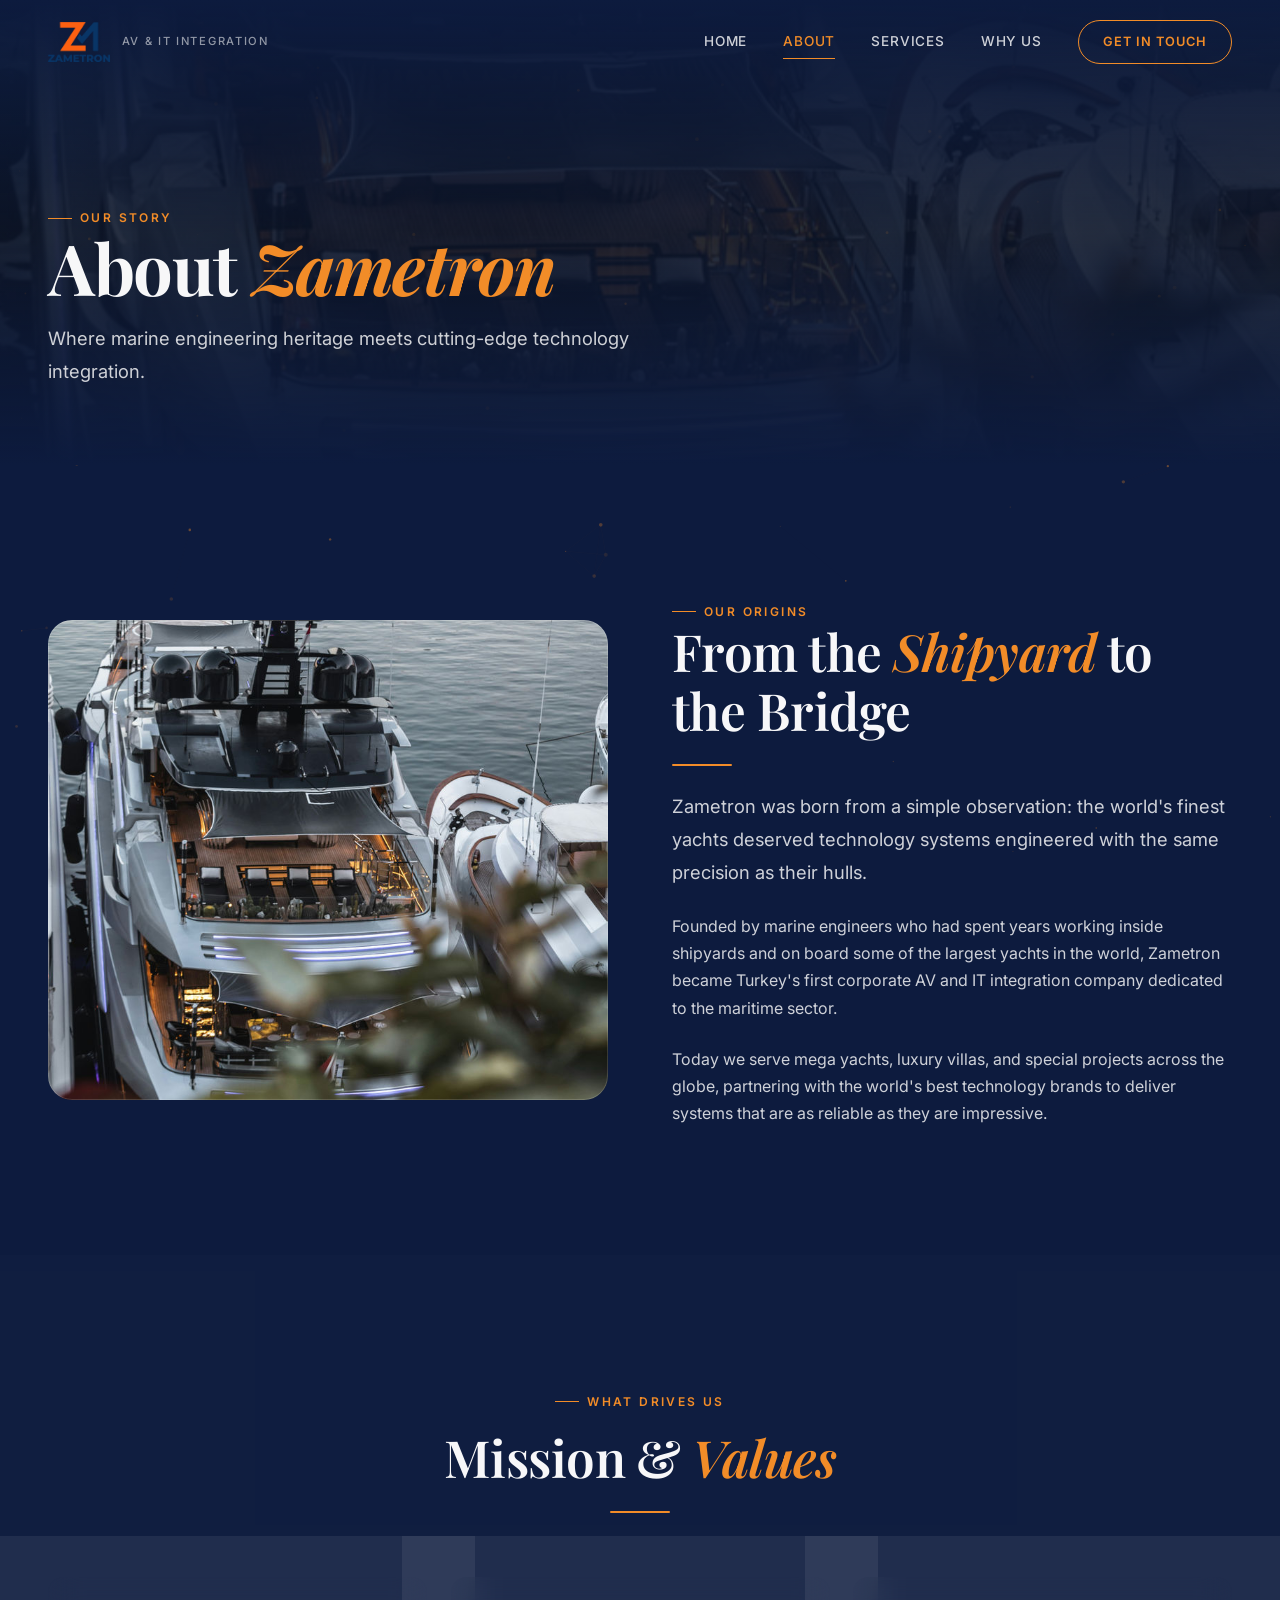
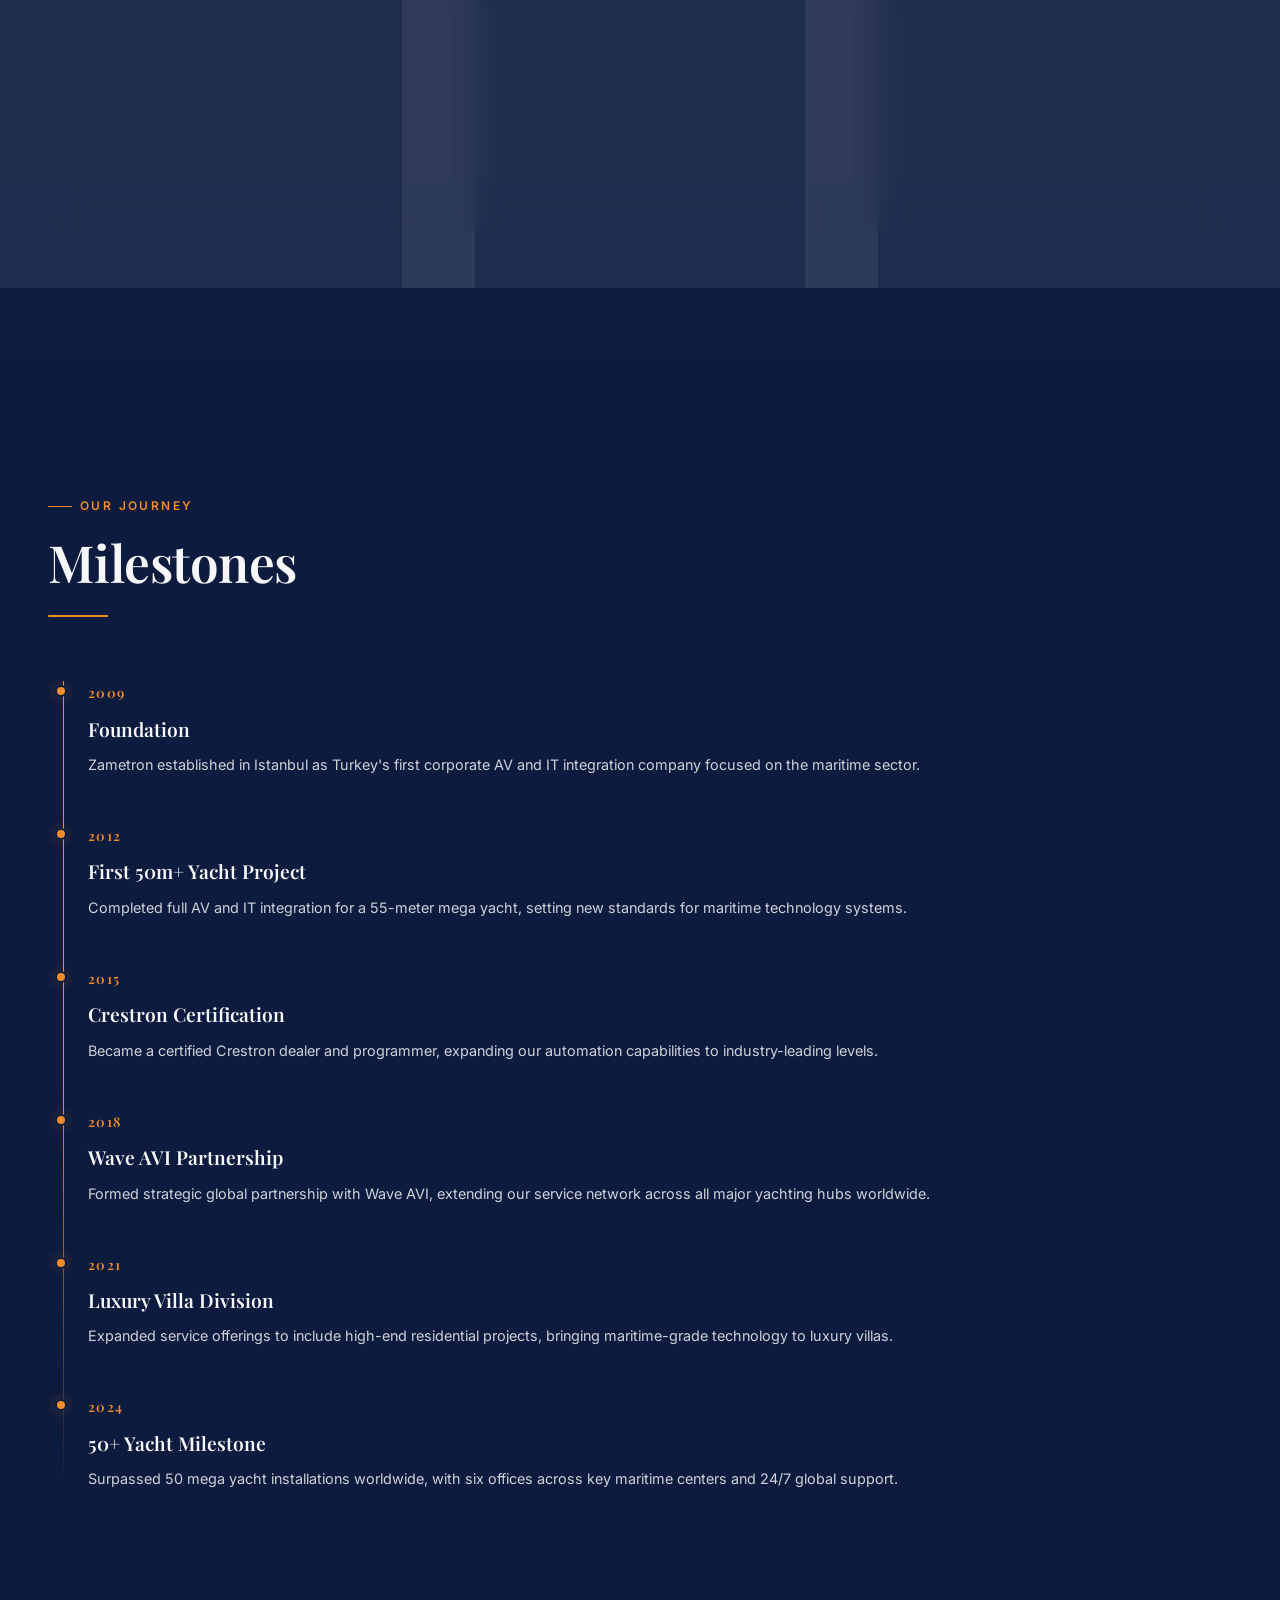
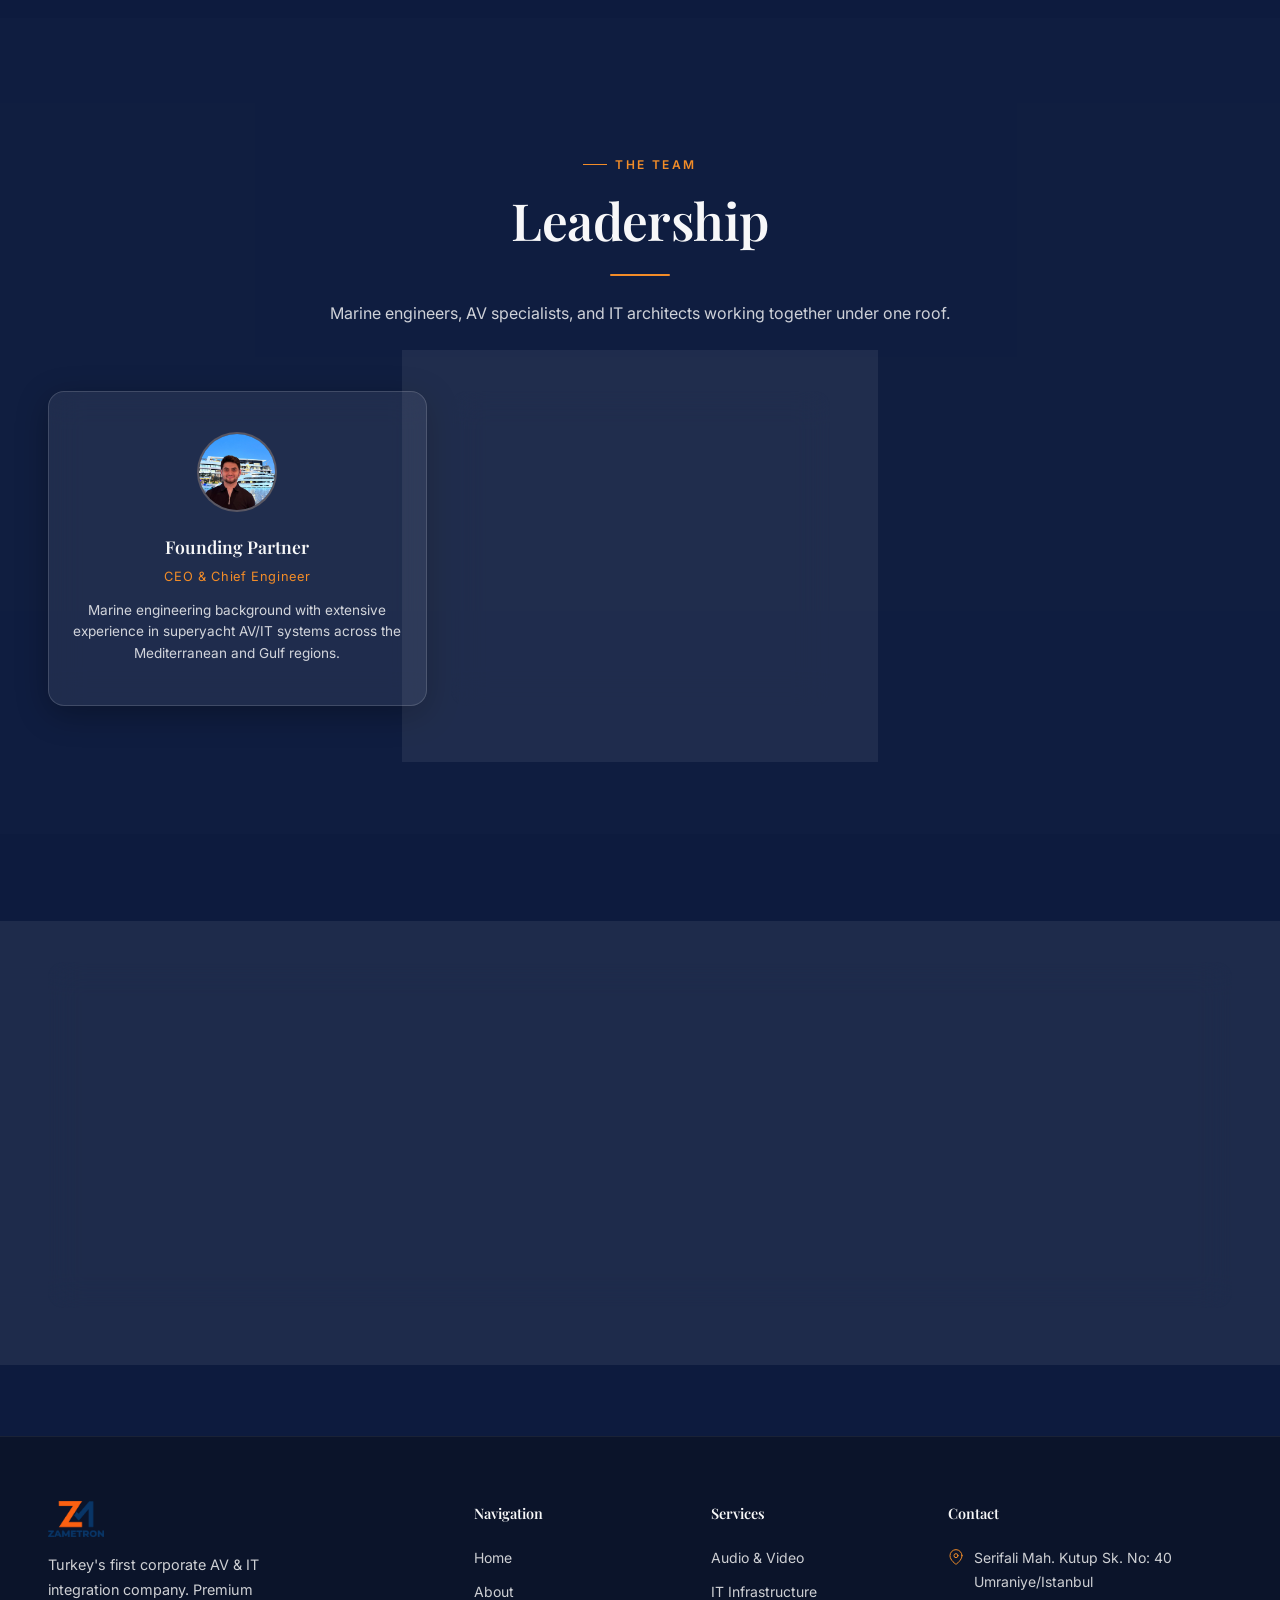
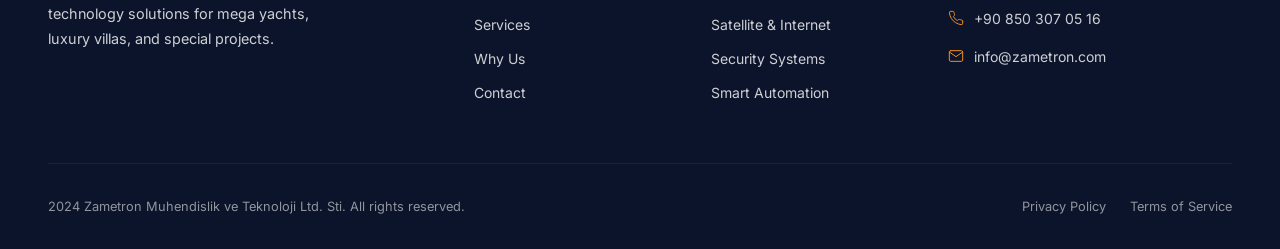
==== about.html @ a3fe6716 "Initial commit - Zametron website Glassmorphism premium marine design with blue-orange-white brand p" ====
<!DOCTYPE html>
<html lang="en">
<head>
  <meta charset="UTF-8">
  <meta name="viewport" content="width=device-width, initial-scale=1.0">
  <meta name="description" content="About Zametron - Turkey's first corporate AV and IT integration company. Learn about our origins, mission, and team.">
  <title>About - Zametron AV &amp; IT Integration</title>
  <link rel="stylesheet" href="style.css">
  <link rel="preconnect" href="https://fonts.googleapis.com">
  <link rel="preconnect" href="https://fonts.gstatic.com" crossorigin>
  <link href="https://fonts.googleapis.com/css2?family=Playfair+Display:ital,wght@0,400;0,500;0,600;0,700;0,800;1,400;1,500;1,600;1,700&family=Inter:wght@300;400;500;600;700&display=swap" rel="stylesheet">
</head>
<body>

  <!-- Loading Screen -->
  <div class="loader" aria-hidden="true">
    <div class="loader__inner">
      <img src="images/logo.png" alt="" class="loader__logo">
      <div class="loader__bar"><div class="loader__bar-fill"></div></div>
    </div>
  </div>

  <!-- Particle Background -->
  <canvas id="particles-canvas" aria-hidden="true"></canvas>

  <!-- Cursor Glow -->
  <div class="cursor-glow" aria-hidden="true"></div>

  <!-- Navigation -->
  <header class="nav" role="banner">
    <div class="nav__inner">
      <a href="index.html" class="nav__logo" aria-label="Zametron Home">
        <img src="images/logo.png" alt="Zametron logo" class="nav__logo-img">
        <span class="nav__logo-tagline">AV &amp; IT Integration</span>
      </a>
      <nav class="nav__links" role="navigation" aria-label="Main navigation">
        <a href="index.html" class="nav__link">Home</a>
        <a href="about.html" class="nav__link nav__link--active">About</a>
        <a href="services.html" class="nav__link">Services</a>
        <a href="why-us.html" class="nav__link">Why Us</a>
        <a href="contact.html" class="nav__link nav__cta">Get in Touch</a>
      </nav>
      <button class="nav__toggle" aria-label="Toggle menu" aria-expanded="false">
        <span></span><span></span><span></span>
      </button>
    </div>
    <nav class="nav__mobile" role="navigation" aria-label="Mobile navigation">
      <a href="index.html" class="nav__link">Home</a>
      <a href="about.html" class="nav__link nav__link--active">About</a>
      <a href="services.html" class="nav__link">Services</a>
      <a href="why-us.html" class="nav__link">Why Us</a>
      <a href="contact.html" class="nav__cta">Get in Touch</a>
    </nav>
  </header>

  <!-- Mini Hero -->
  <section class="mini-hero">
    <div class="mini-hero__bg">
      <img src="images/about.jpg" alt="Yacht from above at night with warm marina lighting">
    </div>
    <div class="mini-hero__overlay"></div>
    <div class="container mini-hero__content">
      <p class="label reveal">Our Story</p>
      <h1 class="heading-xl mini-hero__title reveal">About <em class="text-accent">Zametron</em></h1>
      <p class="body-lg mini-hero__sub reveal">Where marine engineering heritage meets cutting-edge technology integration.</p>
    </div>
  </section>

  <!-- Origin Story -->
  <section class="section">
    <div class="container">
      <div class="about-split">
        <div class="about-split__image reveal-left">
          <img src="images/about.jpg" alt="Luxury yacht illuminated at night in marina">
        </div>
        <div class="reveal-right">
          <p class="label">Our Origins</p>
          <h2 class="heading-lg">From the <em class="text-accent">Shipyard</em> to the Bridge</h2>
          <div class="section-divider"></div>
          <p class="body-lg mb-3">
            Zametron was born from a simple observation: the world's finest yachts
            deserved technology systems engineered with the same precision as their hulls.
          </p>
          <p class="body-md mb-3">
            Founded by marine engineers who had spent years working inside shipyards and on
            board some of the largest yachts in the world, Zametron became Turkey's first
            corporate AV and IT integration company dedicated to the maritime sector.
          </p>
          <p class="body-md">
            Today we serve mega yachts, luxury villas, and special projects across the globe,
            partnering with the world's best technology brands to deliver systems that are as
            reliable as they are impressive.
          </p>
        </div>
      </div>
    </div>
  </section>

  <!-- Mission & Values -->
  <section class="section" style="background: rgba(255,255,255,0.01);">
    <div class="container">
      <div class="section__header section__header--center reveal">
        <p class="label">What Drives Us</p>
        <h2 class="heading-lg">Mission &amp; <em class="text-accent">Values</em></h2>
        <div class="section-divider"></div>
      </div>

      <div class="values-grid">
        <div class="glass value-card reveal stagger-1">
          <span class="value-card__icon">
            <svg width="32" height="32" viewBox="0 0 24 24" fill="none" stroke="currentColor" stroke-width="1.5" stroke-linecap="round" stroke-linejoin="round"><circle cx="12" cy="12" r="10"/><path d="M12 16v-4"/><path d="M12 8h.01"/></svg>
          </span>
          <h3 class="value-card__title">Precision Engineering</h3>
          <p class="value-card__text">Every cable, every connection, every line of programming is executed with the same precision expected of the vessel itself.</p>
        </div>
        <div class="glass value-card reveal stagger-2">
          <span class="value-card__icon">
            <svg width="32" height="32" viewBox="0 0 24 24" fill="none" stroke="currentColor" stroke-width="1.5" stroke-linecap="round" stroke-linejoin="round"><path d="M17 21v-2a4 4 0 0 0-4-4H5a4 4 0 0 0-4 4v2"/><circle cx="9" cy="7" r="4"/><path d="M23 21v-2a4 4 0 0 0-3-3.87"/><path d="M16 3.13a4 4 0 0 1 0 7.75"/></svg>
          </span>
          <h3 class="value-card__title">Client Partnership</h3>
          <p class="value-card__text">We do not just install systems. We become long-term technology partners invested in the success of every project.</p>
        </div>
        <div class="glass value-card reveal stagger-3">
          <span class="value-card__icon">
            <svg width="32" height="32" viewBox="0 0 24 24" fill="none" stroke="currentColor" stroke-width="1.5" stroke-linecap="round" stroke-linejoin="round"><polyline points="23 6 13.5 15.5 8.5 10.5 1 18"/><polyline points="17 6 23 6 23 12"/></svg>
          </span>
          <h3 class="value-card__title">Continuous Innovation</h3>
          <p class="value-card__text">We stay ahead of the technology curve so our clients always have access to the latest and most reliable solutions.</p>
        </div>
      </div>
    </div>
  </section>

  <!-- Timeline -->
  <section class="section">
    <div class="container">
      <div class="section__header reveal">
        <p class="label">Our Journey</p>
        <h2 class="heading-lg">Milestones</h2>
        <div class="section-divider"></div>
      </div>

      <div class="timeline">
        <div class="timeline__item reveal stagger-1">
          <div class="timeline__dot"></div>
          <p class="timeline__year">2009</p>
          <h3 class="timeline__title">Foundation</h3>
          <p class="timeline__text">Zametron established in Istanbul as Turkey's first corporate AV and IT integration company focused on the maritime sector.</p>
        </div>
        <div class="timeline__item reveal stagger-2">
          <div class="timeline__dot"></div>
          <p class="timeline__year">2012</p>
          <h3 class="timeline__title">First 50m+ Yacht Project</h3>
          <p class="timeline__text">Completed full AV and IT integration for a 55-meter mega yacht, setting new standards for maritime technology systems.</p>
        </div>
        <div class="timeline__item reveal stagger-3">
          <div class="timeline__dot"></div>
          <p class="timeline__year">2015</p>
          <h3 class="timeline__title">Crestron Certification</h3>
          <p class="timeline__text">Became a certified Crestron dealer and programmer, expanding our automation capabilities to industry-leading levels.</p>
        </div>
        <div class="timeline__item reveal stagger-4">
          <div class="timeline__dot"></div>
          <p class="timeline__year">2018</p>
          <h3 class="timeline__title">Wave AVI Partnership</h3>
          <p class="timeline__text">Formed strategic global partnership with Wave AVI, extending our service network across all major yachting hubs worldwide.</p>
        </div>
        <div class="timeline__item reveal stagger-5">
          <div class="timeline__dot"></div>
          <p class="timeline__year">2021</p>
          <h3 class="timeline__title">Luxury Villa Division</h3>
          <p class="timeline__text">Expanded service offerings to include high-end residential projects, bringing maritime-grade technology to luxury villas.</p>
        </div>
        <div class="timeline__item reveal stagger-6">
          <div class="timeline__dot"></div>
          <p class="timeline__year">2024</p>
          <h3 class="timeline__title">50+ Yacht Milestone</h3>
          <p class="timeline__text">Surpassed 50 mega yacht installations worldwide, with six offices across key maritime centers and 24/7 global support.</p>
        </div>
      </div>
    </div>
  </section>

  <!-- Team -->
  <section class="section" style="background: rgba(255,255,255,0.01);">
    <div class="container">
      <div class="section__header section__header--center reveal">
        <p class="label">The Team</p>
        <h2 class="heading-lg">Leadership</h2>
        <div class="section-divider"></div>
        <p class="body-md">Marine engineers, AV specialists, and IT architects working together under one roof.</p>
      </div>

      <div class="team-grid">
        <div class="glass team-card reveal stagger-1">
          <div class="team-card__avatar">
            <img src="images/founder1.jpg" alt="Founding Partner" class="team-card__avatar-img">
          </div>
          <h3 class="team-card__name">Founding Partner</h3>
          <p class="team-card__role">CEO &amp; Chief Engineer</p>
          <p class="team-card__text">Marine engineering background with extensive experience in superyacht AV/IT systems across the Mediterranean and Gulf regions.</p>
        </div>
        <div class="glass team-card reveal stagger-2">
          <div class="team-card__avatar">
            <img src="images/founder2.jpg" alt="Co-Founder" class="team-card__avatar-img">
          </div>
          <h3 class="team-card__name">Co-Founder</h3>
          <p class="team-card__role">Technical Director</p>
          <p class="team-card__text">Hands-on technical leadership with deep expertise in system integration, network architecture, and smart automation for mega yachts.</p>
        </div>
      </div>
    </div>
  </section>

  <!-- CTA Banner -->
  <section class="section">
    <div class="container">
      <div class="glass cta-banner reveal-scale">
        <h2 class="heading-lg cta-banner__title">Work With <em class="text-accent">Us</em></h2>
        <p class="body-md cta-banner__sub">Whether you are building a new yacht or upgrading an existing vessel, our team is ready to help.</p>
        <a href="contact.html" class="btn btn--gold">
          Start a Conversation
          <span class="btn__arrow" aria-hidden="true">&rarr;</span>
        </a>
      </div>
    </div>
  </section>

  <!-- Footer -->
  <footer class="footer">
    <div class="container">
      <div class="footer__grid">
        <div>
          <img src="images/logo.png" alt="Zametron logo" class="footer__brand-logo">
          <p class="footer__brand-text">Turkey's first corporate AV &amp; IT integration company. Premium technology solutions for mega yachts, luxury villas, and special projects.</p>
        </div>
        <div>
          <h4 class="footer__heading">Navigation</h4>
          <a href="index.html" class="footer__link">Home</a>
          <a href="about.html" class="footer__link">About</a>
          <a href="services.html" class="footer__link">Services</a>
          <a href="why-us.html" class="footer__link">Why Us</a>
          <a href="contact.html" class="footer__link">Contact</a>
        </div>
        <div>
          <h4 class="footer__heading">Services</h4>
          <a href="services.html" class="footer__link">Audio &amp; Video</a>
          <a href="services.html" class="footer__link">IT Infrastructure</a>
          <a href="services.html" class="footer__link">Satellite &amp; Internet</a>
          <a href="services.html" class="footer__link">Security Systems</a>
          <a href="services.html" class="footer__link">Smart Automation</a>
        </div>
        <div>
          <h4 class="footer__heading">Contact</h4>
          <div class="footer__contact-item">
            <svg viewBox="0 0 24 24" fill="none" stroke="currentColor" stroke-width="1.5" stroke-linecap="round" stroke-linejoin="round"><path d="M21 10c0 7-9 13-9 13s-9-6-9-13a9 9 0 0 1 18 0z"/><circle cx="12" cy="10" r="3"/></svg>
            <span>Serifali Mah. Kutup Sk. No: 40 Umraniye/Istanbul</span>
          </div>
          <div class="footer__contact-item">
            <svg viewBox="0 0 24 24" fill="none" stroke="currentColor" stroke-width="1.5" stroke-linecap="round" stroke-linejoin="round"><path d="M22 16.92v3a2 2 0 0 1-2.18 2 19.79 19.79 0 0 1-8.63-3.07 19.5 19.5 0 0 1-6-6 19.79 19.79 0 0 1-3.07-8.67A2 2 0 0 1 4.11 2h3a2 2 0 0 1 2 1.72 12.84 12.84 0 0 0 .7 2.81 2 2 0 0 1-.45 2.11L8.09 9.91a16 16 0 0 0 6 6l1.27-1.27a2 2 0 0 1 2.11-.45 12.84 12.84 0 0 0 2.81.7A2 2 0 0 1 22 16.92z"/></svg>
            <a href="tel:+908503070516">+90 850 307 05 16</a>
          </div>
          <div class="footer__contact-item">
            <svg viewBox="0 0 24 24" fill="none" stroke="currentColor" stroke-width="1.5" stroke-linecap="round" stroke-linejoin="round"><path d="M4 4h16c1.1 0 2 .9 2 2v12c0 1.1-.9 2-2 2H4c-1.1 0-2-.9-2-2V6c0-1.1.9-2 2-2z"/><polyline points="22,6 12,13 2,6"/></svg>
            <a href="mailto:info@zametron.com">info@zametron.com</a>
          </div>
        </div>
      </div>
      <div class="footer__bottom">
        <p class="footer__copy">2024 Zametron Muhendislik ve Teknoloji Ltd. Sti. All rights reserved.</p>
        <div class="footer__legal">
          <a href="#">Privacy Policy</a>
          <a href="#">Terms of Service</a>
        </div>
      </div>
    </div>
  </footer>

  <script src="main.js"></script>
</body>
</html>
---- style.css ----
/* =========================================================
   Zametron Muhendislik ve Teknoloji Ltd. Sti.
   Complete Redesign - Glassmorphism Premium Marine
   ========================================================= */

@import url('https://fonts.googleapis.com/css2?family=Playfair+Display:ital,wght@0,400;0,500;0,600;0,700;0,800;1,400;1,500;1,600;1,700&family=Inter:wght@300;400;500;600;700&display=swap');

/* =========================================================
   CSS Custom Properties
   ========================================================= */

:root {
  --bg-deep: #0D1B3E;
  --bg-surface: #122550;
  --bg-elevated: #1A3068;

  --glass-bg: rgba(255, 255, 255, 0.07);
  --glass-bg-hover: rgba(255, 255, 255, 0.12);
  --glass-border: rgba(255, 255, 255, 0.15);
  --glass-border-hover: rgba(255, 255, 255, 0.28);
  --glass-shadow: 0 8px 32px rgba(0, 0, 0, 0.3);
  --glass-blur: blur(16px);

  --gold: #F28C28;
  --gold-light: #F5A54D;
  --gold-dim: rgba(242, 140, 40, 0.15);
  --gold-glow: rgba(242, 140, 40, 0.3);

  --teal: #F28C28;
  --teal-light: #F5A54D;
  --teal-dim: rgba(242, 140, 40, 0.12);
  --teal-glow: rgba(242, 140, 40, 0.25);

  --white: #FFFFFF;
  --text-primary: rgba(255, 255, 255, 0.97);
  --text-secondary: rgba(255, 255, 255, 0.80);
  --text-muted: rgba(255, 255, 255, 0.55);

  --font-display: 'Playfair Display', Georgia, 'Times New Roman', serif;
  --font-body: 'Inter', -apple-system, BlinkMacSystemFont, sans-serif;

  --radius-sm: 8px;
  --radius-md: 16px;
  --radius-lg: 24px;
  --radius-xl: 32px;

  --ease-out-expo: cubic-bezier(0.16, 1, 0.3, 1);
  --ease-out-quart: cubic-bezier(0.25, 1, 0.5, 1);
  --ease-spring: cubic-bezier(0.34, 1.56, 0.64, 1);

  --container-max: 1280px;
  --section-pad: clamp(80px, 10vw, 140px);
  --section-pad-sm: clamp(48px, 6vw, 80px);
}

/* =========================================================
   Reset & Base
   ========================================================= */

*, *::before, *::after {
  margin: 0;
  padding: 0;
  box-sizing: border-box;
}

html {
  scroll-behavior: smooth;
  -webkit-text-size-adjust: 100%;
  font-size: 16px;
}

body {
  font-family: var(--font-body);
  background: var(--bg-deep);
  color: var(--text-primary);
  line-height: 1.7;
  overflow-x: hidden;
  -webkit-font-smoothing: antialiased;
  -moz-osx-font-smoothing: grayscale;
}

img {
  max-width: 100%;
  height: auto;
  display: block;
}

a {
  color: inherit;
  text-decoration: none;
  transition: color 0.3s ease;
}

ul, ol {
  list-style: none;
}

button {
  border: none;
  background: none;
  cursor: pointer;
  font-family: inherit;
  color: inherit;
}

input, textarea, select {
  font-family: inherit;
  font-size: inherit;
  color: inherit;
}

::selection {
  background: var(--gold);
  color: var(--bg-deep);
}

/* =========================================================
   Loading Screen
   ========================================================= */

.loader {
  position: fixed;
  inset: 0;
  z-index: 10000;
  background: var(--bg-deep);
  display: flex;
  align-items: center;
  justify-content: center;
  transition: opacity 0.6s var(--ease-out-expo), visibility 0.6s;
}

.loader.loaded {
  opacity: 0;
  visibility: hidden;
  pointer-events: none;
}

.loader__inner {
  text-align: center;
}

.loader__logo {
  width: 80px;
  height: auto;
  animation: loaderPulse 1.5s ease-in-out infinite;
}

.loader__bar {
  width: 120px;
  height: 2px;
  background: rgba(255, 255, 255, 0.1);
  border-radius: 2px;
  margin: 24px auto 0;
  overflow: hidden;
}

.loader__bar-fill {
  width: 0;
  height: 100%;
  background: linear-gradient(90deg, var(--teal), var(--gold));
  border-radius: 2px;
  animation: loaderFill 1.2s var(--ease-out-expo) forwards;
}

@keyframes loaderPulse {
  0%, 100% { opacity: 0.6; transform: scale(1); }
  50% { opacity: 1; transform: scale(1.05); }
}

@keyframes loaderFill {
  to { width: 100%; }
}

/* =========================================================
   Particle Canvas
   ========================================================= */

#particles-canvas {
  position: fixed;
  inset: 0;
  z-index: 0;
  pointer-events: none;
}

/* =========================================================
   Cursor Glow
   ========================================================= */

.cursor-glow {
  position: fixed;
  width: 400px;
  height: 400px;
  border-radius: 50%;
  background: radial-gradient(circle, rgba(0, 180, 216, 0.06) 0%, transparent 70%);
  pointer-events: none;
  z-index: 1;
  transform: translate(-50%, -50%);
  transition: opacity 0.3s ease;
  will-change: left, top;
}

/* =========================================================
   Container
   ========================================================= */

.container {
  width: 100%;
  max-width: var(--container-max);
  margin: 0 auto;
  padding: 0 clamp(20px, 4vw, 48px);
}

/* =========================================================
   Navigation
   ========================================================= */

.nav {
  position: fixed;
  top: 0;
  left: 0;
  right: 0;
  z-index: 1000;
  padding: 20px 0;
  transition: all 0.4s var(--ease-out-expo);
}

.nav--scrolled {
  padding: 12px 0;
  background: rgba(11, 15, 23, 0.85);
  backdrop-filter: blur(20px);
  -webkit-backdrop-filter: blur(20px);
  border-bottom: 1px solid rgba(255, 255, 255, 0.06);
}

.nav__inner {
  max-width: var(--container-max);
  margin: 0 auto;
  padding: 0 clamp(20px, 4vw, 48px);
  display: flex;
  align-items: center;
  justify-content: space-between;
}

.nav__logo {
  display: flex;
  align-items: center;
  gap: 12px;
  z-index: 1001;
}

.nav__logo-img {
  height: 40px;
  width: auto;
  transition: transform 0.3s var(--ease-spring);
}

.nav__logo:hover .nav__logo-img {
  transform: scale(1.05);
}

.nav__logo-tagline {
  font-size: 0.7rem;
  letter-spacing: 0.15em;
  text-transform: uppercase;
  color: var(--text-muted);
  font-weight: 500;
}

.nav__links {
  display: flex;
  align-items: center;
  gap: 36px;
}

.nav__link {
  font-size: 0.85rem;
  font-weight: 500;
  letter-spacing: 0.06em;
  text-transform: uppercase;
  color: var(--text-secondary);
  position: relative;
  padding: 4px 0;
  transition: color 0.3s ease;
}

.nav__link::after {
  content: '';
  position: absolute;
  bottom: -2px;
  left: 0;
  width: 0;
  height: 1px;
  background: var(--gold);
  transition: width 0.4s var(--ease-out-expo);
}

.nav__link:hover,
.nav__link--active {
  color: var(--white);
}

.nav__link:hover::after,
.nav__link--active::after {
  width: 100%;
}

.nav__link--active {
  color: var(--gold);
}

.nav__cta {
  font-size: 0.8rem;
  font-weight: 600;
  letter-spacing: 0.08em;
  text-transform: uppercase;
  padding: 10px 24px;
  border: 1px solid var(--gold);
  color: var(--gold);
  border-radius: 100px;
  transition: all 0.3s ease;
}

.nav__cta:hover {
  background: var(--gold);
  color: var(--bg-deep);
}

/* Mobile toggle */
.nav__toggle {
  display: none;
  flex-direction: column;
  gap: 6px;
  width: 28px;
  padding: 4px 0;
  z-index: 1001;
}

.nav__toggle span {
  display: block;
  height: 2px;
  background: var(--text-primary);
  border-radius: 2px;
  transition: all 0.3s ease;
  transform-origin: center;
}

.nav__toggle.open span:nth-child(1) {
  transform: translateY(8px) rotate(45deg);
}

.nav__toggle.open span:nth-child(2) {
  opacity: 0;
  transform: scaleX(0);
}

.nav__toggle.open span:nth-child(3) {
  transform: translateY(-8px) rotate(-45deg);
}

/* Mobile menu overlay */
.nav__mobile {
  display: none;
  position: fixed;
  inset: 0;
  z-index: 999;
  background: rgba(11, 15, 23, 0.97);
  backdrop-filter: blur(24px);
  -webkit-backdrop-filter: blur(24px);
  flex-direction: column;
  align-items: center;
  justify-content: center;
  gap: 32px;
  opacity: 0;
  visibility: hidden;
  transition: opacity 0.4s ease, visibility 0.4s ease;
}

.nav__mobile.open {
  opacity: 1;
  visibility: visible;
}

.nav__mobile .nav__link {
  font-size: 1.4rem;
  letter-spacing: 0.1em;
  font-family: var(--font-display);
  text-transform: none;
  font-weight: 500;
}

.nav__mobile .nav__cta {
  margin-top: 16px;
  font-size: 0.9rem;
  padding: 14px 32px;
}

@media (max-width: 900px) {
  .nav__links {
    display: none;
  }
  .nav__toggle {
    display: flex;
  }
  .nav__mobile {
    display: flex;
  }
}

/* =========================================================
   Glass Card (reusable)
   ========================================================= */

.glass {
  background: var(--glass-bg);
  backdrop-filter: var(--glass-blur);
  -webkit-backdrop-filter: var(--glass-blur);
  border: 1px solid var(--glass-border);
  box-shadow: var(--glass-shadow);
  border-radius: var(--radius-md);
  position: relative;
  overflow: hidden;
}

.glass::before {
  content: '';
  position: absolute;
  inset: 0;
  border-radius: inherit;
  background: radial-gradient(
    600px circle at var(--mouse-x, 50%) var(--mouse-y, 50%),
    rgba(0, 180, 216, 0.04),
    transparent 40%
  );
  pointer-events: none;
  opacity: 0;
  transition: opacity 0.4s ease;
}

.glass:hover::before {
  opacity: 1;
}

.glass--gold::before {
  background: radial-gradient(
    600px circle at var(--mouse-x, 50%) var(--mouse-y, 50%),
    rgba(200, 169, 107, 0.06),
    transparent 40%
  );
}

/* =========================================================
   Typography Utilities
   ========================================================= */

.heading-xl {
  font-family: var(--font-display);
  font-size: clamp(2.8rem, 5.5vw, 5rem);
  font-weight: 700;
  line-height: 1.1;
  letter-spacing: -0.02em;
}

.heading-lg {
  font-family: var(--font-display);
  font-size: clamp(2rem, 4vw, 3.5rem);
  font-weight: 600;
  line-height: 1.15;
  letter-spacing: -0.01em;
}

.heading-md {
  font-family: var(--font-display);
  font-size: clamp(1.5rem, 2.5vw, 2.2rem);
  font-weight: 600;
  line-height: 1.25;
}

.heading-sm {
  font-family: var(--font-display);
  font-size: clamp(1.1rem, 1.8vw, 1.5rem);
  font-weight: 500;
  line-height: 1.3;
}

.text-accent {
  font-style: italic;
  color: var(--gold);
}

.text-teal {
  color: var(--teal);
}

.label {
  font-size: 0.75rem;
  font-weight: 600;
  letter-spacing: 0.2em;
  text-transform: uppercase;
  color: var(--teal);
  display: inline-flex;
  align-items: center;
  gap: 8px;
}

.label::before {
  content: '';
  width: 24px;
  height: 1px;
  background: var(--teal);
}

.body-lg {
  font-size: 1.15rem;
  line-height: 1.8;
  color: var(--text-secondary);
}

.body-md {
  font-size: 1rem;
  line-height: 1.7;
  color: var(--text-secondary);
}

.body-sm {
  font-size: 0.875rem;
  line-height: 1.6;
  color: var(--text-muted);
}

/* =========================================================
   Buttons
   ========================================================= */

.btn {
  display: inline-flex;
  align-items: center;
  gap: 10px;
  font-weight: 600;
  font-size: 0.85rem;
  letter-spacing: 0.08em;
  text-transform: uppercase;
  padding: 16px 36px;
  border-radius: 100px;
  transition: all 0.4s var(--ease-out-expo);
  position: relative;
  overflow: hidden;
}

.btn--gold {
  background: var(--gold);
  color: var(--bg-deep);
}

.btn--gold:hover {
  background: var(--gold-light);
  transform: translateY(-2px);
  box-shadow: 0 8px 24px var(--gold-glow);
}

.btn--outline {
  border: 1px solid var(--glass-border);
  color: var(--text-primary);
  background: var(--glass-bg);
  backdrop-filter: blur(8px);
  -webkit-backdrop-filter: blur(8px);
}

.btn--outline:hover {
  border-color: var(--gold);
  color: var(--gold);
  transform: translateY(-2px);
}

.btn--teal {
  background: var(--teal);
  color: var(--bg-deep);
}

.btn--teal:hover {
  background: var(--teal-light);
  transform: translateY(-2px);
  box-shadow: 0 8px 24px var(--teal-glow);
}

.btn__arrow {
  transition: transform 0.3s ease;
}

.btn:hover .btn__arrow {
  transform: translateX(4px);
}

/* =========================================================
   Hero
   ========================================================= */

.hero {
  position: relative;
  min-height: 100vh;
  display: flex;
  flex-direction: column;
  justify-content: center;
  overflow: hidden;
}

.hero__bg {
  position: absolute;
  inset: 0;
  z-index: 0;
}

.hero__bg img {
  width: 100%;
  height: 100%;
  object-fit: cover;
  object-position: center;
  will-change: transform;
}

.hero__overlay {
  position: absolute;
  inset: 0;
  background:
    linear-gradient(180deg,
      rgba(11, 15, 23, 0.7) 0%,
      rgba(11, 15, 23, 0.3) 40%,
      rgba(11, 15, 23, 0.6) 70%,
      rgba(11, 15, 23, 0.95) 100%
    );
  z-index: 1;
}

.hero__content {
  position: relative;
  z-index: 2;
  max-width: var(--container-max);
  margin: 0 auto;
  padding: 0 clamp(20px, 4vw, 48px);
  padding-top: 120px;
}

.hero__label {
  margin-bottom: 24px;
  opacity: 0;
  transform: translateY(20px);
  animation: heroFadeUp 0.8s 0.6s var(--ease-out-expo) forwards;
}

.hero__title {
  max-width: 800px;
  margin-bottom: 24px;
}

.hero__title .word {
  display: inline-block;
  opacity: 0;
  transform: translateY(40px);
  animation: heroWordReveal 0.7s var(--ease-out-expo) forwards;
}

.hero__subtitle {
  max-width: 560px;
  margin-bottom: 40px;
  opacity: 0;
  transform: translateY(20px);
  animation: heroFadeUp 0.8s 1.4s var(--ease-out-expo) forwards;
}

.hero__actions {
  display: flex;
  flex-wrap: wrap;
  gap: 16px;
  opacity: 0;
  transform: translateY(20px);
  animation: heroFadeUp 0.8s 1.6s var(--ease-out-expo) forwards;
}

@keyframes heroWordReveal {
  to {
    opacity: 1;
    transform: translateY(0);
  }
}

@keyframes heroFadeUp {
  to {
    opacity: 1;
    transform: translateY(0);
  }
}

/* Hero Scroll Indicator */
.hero__scroll {
  position: absolute;
  bottom: 120px;
  left: 50%;
  transform: translateX(-50%);
  z-index: 2;
  display: flex;
  flex-direction: column;
  align-items: center;
  gap: 8px;
  color: var(--text-muted);
  font-size: 0.7rem;
  letter-spacing: 0.2em;
  text-transform: uppercase;
  animation: scrollBounce 2s infinite;
}

.hero__scroll-line {
  width: 1px;
  height: 40px;
  background: linear-gradient(to bottom, var(--text-muted), transparent);
  animation: scrollLine 2s infinite;
}

@keyframes scrollBounce {
  0%, 100% { transform: translateX(-50%) translateY(0); }
  50% { transform: translateX(-50%) translateY(8px); }
}

@keyframes scrollLine {
  0% { opacity: 1; transform: scaleY(1); }
  50% { opacity: 0.3; transform: scaleY(0.5); }
  100% { opacity: 1; transform: scaleY(1); }
}

/* Hero Stats Bar */
.hero__stats {
  position: absolute;
  bottom: 0;
  left: 0;
  right: 0;
  z-index: 2;
  background: rgba(11, 15, 23, 0.6);
  backdrop-filter: blur(20px);
  -webkit-backdrop-filter: blur(20px);
  border-top: 1px solid rgba(255, 255, 255, 0.06);
}

.hero__stats-inner {
  max-width: var(--container-max);
  margin: 0 auto;
  padding: 32px clamp(20px, 4vw, 48px);
  display: grid;
  grid-template-columns: repeat(4, 1fr);
  gap: 24px;
}

.stat {
  text-align: center;
}

.stat__number {
  font-family: var(--font-display);
  font-size: clamp(1.8rem, 3vw, 2.8rem);
  font-weight: 700;
  color: var(--gold);
  line-height: 1;
  margin-bottom: 4px;
}

.stat__label {
  font-size: 0.75rem;
  letter-spacing: 0.1em;
  text-transform: uppercase;
  color: var(--text-muted);
}

@media (max-width: 600px) {
  .hero__stats-inner {
    grid-template-columns: repeat(2, 1fr);
    gap: 24px 16px;
  }
}

/* =========================================================
   Mini Hero (Interior Pages)
   ========================================================= */

.mini-hero {
  position: relative;
  padding: clamp(140px, 18vw, 200px) 0 var(--section-pad-sm);
  overflow: hidden;
}

.mini-hero__bg {
  position: absolute;
  inset: 0;
  z-index: 0;
}

.mini-hero__bg img {
  width: 100%;
  height: 100%;
  object-fit: cover;
  opacity: 0.25;
  will-change: transform;
}

.mini-hero__overlay {
  position: absolute;
  inset: 0;
  background: linear-gradient(180deg,
    var(--bg-deep) 0%,
    rgba(11, 15, 23, 0.5) 50%,
    var(--bg-deep) 100%
  );
  z-index: 1;
}

.mini-hero__content {
  position: relative;
  z-index: 2;
}

.mini-hero__title {
  margin-bottom: 16px;
}

.mini-hero__sub {
  max-width: 600px;
}

/* =========================================================
   Sections
   ========================================================= */

.section {
  position: relative;
  z-index: 2;
  padding: var(--section-pad) 0;
}

.section--sm {
  padding: var(--section-pad-sm) 0;
}

.section__header {
  margin-bottom: clamp(40px, 5vw, 64px);
  max-width: 640px;
}

.section__header--center {
  margin-left: auto;
  margin-right: auto;
  text-align: center;
}

.section__header .label {
  margin-bottom: 16px;
}

.section__header .heading-lg {
  margin-bottom: 16px;
}

/* Divider line accent */
.section-divider {
  width: 60px;
  height: 2px;
  background: linear-gradient(90deg, var(--gold), var(--teal));
  border-radius: 2px;
  margin: 24px 0;
}

.section__header--center .section-divider {
  margin-left: auto;
  margin-right: auto;
}

/* =========================================================
   Services Grid
   ========================================================= */

.services-grid {
  display: grid;
  grid-template-columns: repeat(3, 1fr);
  gap: 24px;
}

.service-card {
  padding: 40px 32px;
  transition: all 0.4s var(--ease-out-expo);
  cursor: default;
}

.service-card:hover {
  transform: translateY(-6px);
  border-color: var(--glass-border-hover);
  box-shadow: 0 16px 48px rgba(0, 0, 0, 0.5);
}

.service-card__icon {
  width: 56px;
  height: 56px;
  border-radius: var(--radius-sm);
  background: var(--teal-dim);
  display: flex;
  align-items: center;
  justify-content: center;
  margin-bottom: 24px;
  transition: background 0.3s ease;
}

.service-card:hover .service-card__icon {
  background: var(--teal-glow);
}

.service-card__icon svg {
  width: 28px;
  height: 28px;
  color: var(--teal);
}

.service-card__title {
  font-family: var(--font-display);
  font-size: 1.25rem;
  font-weight: 600;
  margin-bottom: 12px;
}

.service-card__text {
  font-size: 0.9rem;
  line-height: 1.65;
  color: var(--text-secondary);
}

@media (max-width: 900px) {
  .services-grid {
    grid-template-columns: repeat(2, 1fr);
  }
}

@media (max-width: 600px) {
  .services-grid {
    grid-template-columns: 1fr;
  }
}

/* =========================================================
   About Teaser (Home Page)
   ========================================================= */

.about-teaser {
  display: grid;
  grid-template-columns: 1fr 1fr;
  gap: 48px;
  align-items: center;
}

.about-teaser__image {
  border-radius: var(--radius-lg);
  overflow: hidden;
  position: relative;
}

.about-teaser__image img {
  width: 100%;
  height: 400px;
  object-fit: cover;
  transition: transform 0.6s var(--ease-out-expo);
}

.about-teaser__image:hover img {
  transform: scale(1.03);
}

.about-teaser__image::after {
  content: '';
  position: absolute;
  inset: 0;
  border: 1px solid var(--glass-border);
  border-radius: inherit;
  pointer-events: none;
}

.about-teaser__content .label {
  margin-bottom: 16px;
}

.about-teaser__content .heading-lg {
  margin-bottom: 16px;
}

.about-teaser__content .body-lg {
  margin-bottom: 32px;
}

@media (max-width: 768px) {
  .about-teaser {
    grid-template-columns: 1fr;
  }
  .about-teaser__image img {
    height: 280px;
  }
}

/* =========================================================
   Why Us / Differentiators
   ========================================================= */

.diff-grid {
  display: grid;
  grid-template-columns: repeat(2, 1fr);
  gap: 24px;
}

.diff-card {
  padding: 40px 32px;
  transition: all 0.4s var(--ease-out-expo);
}

.diff-card:hover {
  transform: translateY(-4px);
  border-color: var(--glass-border-hover);
}

.diff-card__number {
  font-family: var(--font-display);
  font-size: 3rem;
  font-weight: 700;
  color: rgba(200, 169, 107, 0.15);
  line-height: 1;
  margin-bottom: 16px;
}

.diff-card__title {
  font-family: var(--font-display);
  font-size: 1.3rem;
  font-weight: 600;
  margin-bottom: 12px;
}

.diff-card__text {
  font-size: 0.9rem;
  color: var(--text-secondary);
  line-height: 1.65;
}

@media (max-width: 700px) {
  .diff-grid {
    grid-template-columns: 1fr;
  }
}

/* =========================================================
   Partner Strip
   ========================================================= */

.partners {
  display: flex;
  flex-wrap: wrap;
  align-items: center;
  justify-content: center;
  gap: 40px 56px;
  padding: 40px 0;
}

.partners__item {
  font-family: var(--font-body);
  font-size: 0.85rem;
  font-weight: 600;
  letter-spacing: 0.12em;
  text-transform: uppercase;
  color: var(--text-muted);
  transition: color 0.3s ease;
}

.partners__item:hover {
  color: var(--text-secondary);
}

/* =========================================================
   CTA Banner
   ========================================================= */

.cta-banner {
  padding: 64px 48px;
  text-align: center;
  position: relative;
  overflow: hidden;
  background:
    radial-gradient(ellipse at 30% 50%, var(--gold-dim), transparent 50%),
    radial-gradient(ellipse at 70% 50%, var(--teal-dim), transparent 50%),
    var(--glass-bg);
}

.cta-banner__title {
  margin-bottom: 16px;
}

.cta-banner__sub {
  margin-bottom: 32px;
  max-width: 480px;
  margin-left: auto;
  margin-right: auto;
}

@media (max-width: 600px) {
  .cta-banner {
    padding: 48px 24px;
  }
}

/* =========================================================
   Timeline
   ========================================================= */

.timeline {
  position: relative;
  padding-left: 40px;
}

.timeline::before {
  content: '';
  position: absolute;
  left: 15px;
  top: 0;
  bottom: 0;
  width: 1px;
  background: linear-gradient(to bottom, var(--gold), var(--teal), transparent);
}

.timeline__item {
  position: relative;
  margin-bottom: 48px;
}

.timeline__item:last-child {
  margin-bottom: 0;
}

.timeline__dot {
  position: absolute;
  left: -33px;
  top: 4px;
  width: 12px;
  height: 12px;
  border-radius: 50%;
  background: var(--gold);
  border: 2px solid var(--bg-deep);
  box-shadow: 0 0 12px var(--gold-glow);
}

.timeline__year {
  font-family: var(--font-display);
  font-size: 0.85rem;
  font-weight: 600;
  color: var(--teal);
  letter-spacing: 0.1em;
  margin-bottom: 8px;
}

.timeline__title {
  font-family: var(--font-display);
  font-size: 1.2rem;
  font-weight: 600;
  margin-bottom: 8px;
}

.timeline__text {
  font-size: 0.9rem;
  color: var(--text-secondary);
  line-height: 1.6;
}

/* =========================================================
   Service Detail Block
   ========================================================= */

.service-detail {
  display: grid;
  grid-template-columns: 1fr 1fr;
  gap: 48px;
  align-items: center;
  margin-bottom: 80px;
}

.service-detail:last-child {
  margin-bottom: 0;
}

.service-detail--reverse {
  direction: rtl;
}

.service-detail--reverse > * {
  direction: ltr;
}

.service-detail__image {
  border-radius: var(--radius-lg);
  overflow: hidden;
  position: relative;
}

.service-detail__image img {
  width: 100%;
  height: 360px;
  object-fit: cover;
}

.service-detail__image::after {
  content: '';
  position: absolute;
  inset: 0;
  border: 1px solid var(--glass-border);
  border-radius: inherit;
  pointer-events: none;
}

.service-detail__content .label {
  margin-bottom: 12px;
}

.service-detail__content .heading-md {
  margin-bottom: 16px;
}

.service-detail__content .body-md {
  margin-bottom: 24px;
}

.feature-list {
  display: flex;
  flex-direction: column;
  gap: 10px;
  margin-bottom: 24px;
}

.feature-list__item {
  display: flex;
  align-items: center;
  gap: 10px;
  font-size: 0.9rem;
  color: var(--text-secondary);
}

.feature-list__item::before {
  content: '';
  width: 6px;
  height: 6px;
  border-radius: 50%;
  background: var(--teal);
  flex-shrink: 0;
}

.brand-pills {
  display: flex;
  flex-wrap: wrap;
  gap: 8px;
}

.brand-pill {
  font-size: 0.7rem;
  font-weight: 600;
  letter-spacing: 0.08em;
  text-transform: uppercase;
  padding: 6px 14px;
  border-radius: 100px;
  background: var(--glass-bg);
  border: 1px solid var(--glass-border);
  color: var(--text-muted);
  transition: all 0.3s ease;
}

.brand-pill:hover {
  border-color: var(--teal);
  color: var(--teal);
}

@media (max-width: 768px) {
  .service-detail {
    grid-template-columns: 1fr;
  }
  .service-detail--reverse {
    direction: ltr;
  }
  .service-detail__image img {
    height: 260px;
  }
}

/* =========================================================
   Process Steps
   ========================================================= */

.process-grid {
  display: grid;
  grid-template-columns: repeat(4, 1fr);
  gap: 24px;
  position: relative;
}

.process-grid::before {
  content: '';
  position: absolute;
  top: 44px;
  left: 10%;
  right: 10%;
  height: 1px;
  background: linear-gradient(90deg, transparent, var(--glass-border), var(--glass-border), transparent);
}

.process-card {
  text-align: center;
  padding: 40px 24px;
  position: relative;
}

.process-card__step {
  font-family: var(--font-display);
  font-size: 2rem;
  font-weight: 700;
  color: var(--gold);
  margin-bottom: 16px;
  line-height: 1;
}

.process-card__title {
  font-family: var(--font-display);
  font-size: 1.1rem;
  font-weight: 600;
  margin-bottom: 8px;
}

.process-card__text {
  font-size: 0.85rem;
  color: var(--text-secondary);
  line-height: 1.6;
}

@media (max-width: 768px) {
  .process-grid {
    grid-template-columns: repeat(2, 1fr);
  }
  .process-grid::before {
    display: none;
  }
}

@media (max-width: 480px) {
  .process-grid {
    grid-template-columns: 1fr;
  }
}

/* =========================================================
   Comparison Table
   ========================================================= */

.compare-table {
  width: 100%;
  border-collapse: separate;
  border-spacing: 0;
  overflow: hidden;
  border-radius: var(--radius-md);
  background: var(--glass-bg);
  border: 1px solid var(--glass-border);
}

.compare-table th,
.compare-table td {
  padding: 18px 24px;
  text-align: left;
  border-bottom: 1px solid rgba(255, 255, 255, 0.05);
}

.compare-table thead th {
  font-size: 0.8rem;
  font-weight: 600;
  letter-spacing: 0.1em;
  text-transform: uppercase;
  color: var(--text-muted);
  background: rgba(255, 255, 255, 0.02);
}

.compare-table thead th:nth-child(2) {
  color: var(--gold);
}

.compare-table tbody td:first-child {
  font-weight: 500;
  color: var(--text-primary);
}

.compare-table tbody td {
  font-size: 0.9rem;
  color: var(--text-secondary);
}

.compare-table tbody tr:last-child td {
  border-bottom: none;
}

.check-yes {
  color: var(--teal);
  font-weight: 600;
}

.check-no {
  color: var(--text-muted);
}

/* =========================================================
   Testimonial Cards
   ========================================================= */

.testimonial-grid {
  display: grid;
  grid-template-columns: repeat(3, 1fr);
  gap: 24px;
}

.testimonial-card {
  padding: 36px 28px;
  transition: all 0.4s var(--ease-out-expo);
}

.testimonial-card:hover {
  transform: translateY(-4px);
}

.testimonial-card__quote {
  font-family: var(--font-display);
  font-style: italic;
  font-size: 1rem;
  line-height: 1.7;
  color: var(--text-secondary);
  margin-bottom: 24px;
  position: relative;
  padding-top: 32px;
}

.testimonial-card__quote::before {
  content: '\201C';
  position: absolute;
  top: -8px;
  left: 0;
  font-size: 4rem;
  color: var(--gold-dim);
  line-height: 1;
  font-family: var(--font-display);
}

.testimonial-card__author {
  font-weight: 600;
  font-size: 0.9rem;
  margin-bottom: 2px;
}

.testimonial-card__role {
  font-size: 0.8rem;
  color: var(--text-muted);
}

@media (max-width: 768px) {
  .testimonial-grid {
    grid-template-columns: 1fr;
  }
}

/* =========================================================
   Contact Form
   ========================================================= */

.contact-layout {
  display: grid;
  grid-template-columns: 1fr 1fr;
  gap: 48px;
}

.form-group {
  margin-bottom: 24px;
}

.form-label {
  display: block;
  font-size: 0.8rem;
  font-weight: 600;
  letter-spacing: 0.08em;
  text-transform: uppercase;
  color: var(--text-muted);
  margin-bottom: 8px;
}

.form-input,
.form-textarea,
.form-select {
  width: 100%;
  padding: 14px 18px;
  background: rgba(255, 255, 255, 0.03);
  border: 1px solid var(--glass-border);
  border-radius: var(--radius-sm);
  color: var(--text-primary);
  transition: all 0.3s ease;
  outline: none;
}

.form-input:focus,
.form-textarea:focus,
.form-select:focus {
  border-color: var(--teal);
  box-shadow: 0 0 0 3px var(--teal-dim);
}

.form-textarea {
  min-height: 140px;
  resize: vertical;
}

.form-select {
  appearance: none;
  background-image: url("data:image/svg+xml,%3Csvg width='12' height='8' viewBox='0 0 12 8' fill='none' xmlns='http://www.w3.org/2000/svg'%3E%3Cpath d='M1 1.5L6 6.5L11 1.5' stroke='rgba(255,255,255,0.4)' stroke-width='1.5' stroke-linecap='round' stroke-linejoin='round'/%3E%3C/svg%3E");
  background-repeat: no-repeat;
  background-position: right 16px center;
  cursor: pointer;
}

.form-select option {
  background: var(--bg-deep);
}

.contact-info-grid {
  display: grid;
  grid-template-columns: 1fr;
  gap: 20px;
}

.contact-info-card {
  padding: 28px 24px;
  display: flex;
  gap: 16px;
  align-items: flex-start;
}

.contact-info-card__icon {
  width: 44px;
  height: 44px;
  border-radius: var(--radius-sm);
  background: var(--teal-dim);
  display: flex;
  align-items: center;
  justify-content: center;
  flex-shrink: 0;
}

.contact-info-card__icon svg {
  width: 20px;
  height: 20px;
  color: var(--teal);
}

.contact-info-card__title {
  font-weight: 600;
  font-size: 0.85rem;
  margin-bottom: 4px;
}

.contact-info-card__text {
  font-size: 0.9rem;
  color: var(--text-secondary);
  line-height: 1.5;
}

.contact-info-card__text a {
  color: var(--teal);
  transition: color 0.3s ease;
}

.contact-info-card__text a:hover {
  color: var(--teal-light);
}

@media (max-width: 768px) {
  .contact-layout {
    grid-template-columns: 1fr;
  }
}

/* =========================================================
   Map Placeholder
   ========================================================= */

.map-placeholder {
  width: 100%;
  height: 320px;
  border-radius: var(--radius-md);
  background: var(--glass-bg);
  border: 1px solid var(--glass-border);
  display: flex;
  align-items: center;
  justify-content: center;
  overflow: hidden;
  position: relative;
}

.map-placeholder__inner {
  text-align: center;
  color: var(--text-muted);
}

.map-placeholder__inner svg {
  width: 48px;
  height: 48px;
  margin-bottom: 12px;
  opacity: 0.3;
}

/* =========================================================
   Footer
   ========================================================= */

.footer {
  position: relative;
  z-index: 2;
  border-top: 1px solid rgba(255, 255, 255, 0.06);
  padding: 64px 0 32px;
  background: rgba(11, 15, 23, 0.5);
}

.footer__grid {
  display: grid;
  grid-template-columns: 2fr 1fr 1fr 1.5fr;
  gap: 48px;
  margin-bottom: 48px;
}

.footer__brand-logo {
  height: 36px;
  width: auto;
  margin-bottom: 16px;
}

.footer__brand-text {
  font-size: 0.9rem;
  color: var(--text-secondary);
  line-height: 1.7;
  max-width: 280px;
}

.footer__heading {
  font-family: var(--font-display);
  font-size: 0.9rem;
  font-weight: 600;
  margin-bottom: 20px;
  color: var(--text-primary);
}

.footer__link {
  display: block;
  font-size: 0.875rem;
  color: var(--text-secondary);
  margin-bottom: 10px;
  transition: color 0.3s ease;
}

.footer__link:hover {
  color: var(--gold);
}

.footer__contact-item {
  display: flex;
  gap: 10px;
  align-items: flex-start;
  margin-bottom: 14px;
  font-size: 0.875rem;
  color: var(--text-secondary);
}

.footer__contact-item svg {
  width: 16px;
  height: 16px;
  color: var(--teal);
  flex-shrink: 0;
  margin-top: 3px;
}

.footer__bottom {
  padding-top: 32px;
  border-top: 1px solid rgba(255, 255, 255, 0.06);
  display: flex;
  justify-content: space-between;
  align-items: center;
  flex-wrap: wrap;
  gap: 16px;
}

.footer__copy {
  font-size: 0.8rem;
  color: var(--text-muted);
}

.footer__legal {
  display: flex;
  gap: 24px;
}

.footer__legal a {
  font-size: 0.8rem;
  color: var(--text-muted);
  transition: color 0.3s ease;
}

.footer__legal a:hover {
  color: var(--text-secondary);
}

@media (max-width: 768px) {
  .footer__grid {
    grid-template-columns: 1fr 1fr;
    gap: 32px;
  }
}

@media (max-width: 480px) {
  .footer__grid {
    grid-template-columns: 1fr;
  }
  .footer__bottom {
    flex-direction: column;
    text-align: center;
  }
}

/* =========================================================
   Scroll Reveal Animations
   ========================================================= */

.reveal {
  opacity: 0;
  transform: translateY(30px);
  transition: opacity 0.8s var(--ease-out-expo), transform 0.8s var(--ease-out-expo);
}

.reveal.visible {
  opacity: 1;
  transform: translateY(0);
}

.reveal-left {
  opacity: 0;
  transform: translateX(-40px);
  transition: opacity 0.8s var(--ease-out-expo), transform 0.8s var(--ease-out-expo);
}

.reveal-left.visible {
  opacity: 1;
  transform: translateX(0);
}

.reveal-right {
  opacity: 0;
  transform: translateX(40px);
  transition: opacity 0.8s var(--ease-out-expo), transform 0.8s var(--ease-out-expo);
}

.reveal-right.visible {
  opacity: 1;
  transform: translateX(0);
}

.reveal-scale {
  opacity: 0;
  transform: scale(0.95);
  transition: opacity 0.8s var(--ease-out-expo), transform 0.8s var(--ease-out-expo);
}

.reveal-scale.visible {
  opacity: 1;
  transform: scale(1);
}

/* Stagger delays */
.stagger-1 { transition-delay: 0.05s; }
.stagger-2 { transition-delay: 0.1s; }
.stagger-3 { transition-delay: 0.15s; }
.stagger-4 { transition-delay: 0.2s; }
.stagger-5 { transition-delay: 0.25s; }
.stagger-6 { transition-delay: 0.3s; }
.stagger-7 { transition-delay: 0.35s; }
.stagger-8 { transition-delay: 0.4s; }

/* =========================================================
   Emergency CTA
   ========================================================= */

.emergency-cta {
  padding: 48px 40px;
  text-align: center;
  background:
    radial-gradient(ellipse at 50% 50%, var(--gold-dim), transparent 60%),
    var(--glass-bg);
  border-color: rgba(200, 169, 107, 0.2);
}

.emergency-cta__title {
  margin-bottom: 12px;
}

.emergency-cta__text {
  margin-bottom: 24px;
  max-width: 500px;
  margin-left: auto;
  margin-right: auto;
}

/* =========================================================
   Values Grid
   ========================================================= */

.values-grid {
  display: grid;
  grid-template-columns: repeat(3, 1fr);
  gap: 24px;
}

.value-card {
  padding: 36px 28px;
  text-align: center;
  transition: all 0.4s var(--ease-out-expo);
}

.value-card:hover {
  transform: translateY(-4px);
  border-color: var(--glass-border-hover);
}

.value-card__icon {
  font-size: 2rem;
  margin-bottom: 16px;
  display: block;
  color: var(--teal);
}

.value-card__title {
  font-family: var(--font-display);
  font-size: 1.15rem;
  font-weight: 600;
  margin-bottom: 10px;
}

.value-card__text {
  font-size: 0.875rem;
  color: var(--text-secondary);
  line-height: 1.65;
}

@media (max-width: 768px) {
  .values-grid {
    grid-template-columns: 1fr;
  }
}

/* =========================================================
   Team Grid
   ========================================================= */

.team-grid {
  display: grid;
  grid-template-columns: repeat(3, 1fr);
  gap: 24px;
}

.team-card {
  text-align: center;
  padding: 40px 24px;
  transition: all 0.4s var(--ease-out-expo);
}

.team-card:hover {
  transform: translateY(-4px);
}

.team-card__avatar {
  width: 80px;
  height: 80px;
  border-radius: 50%;
  background: linear-gradient(135deg, var(--teal-dim), var(--gold-dim));
  margin: 0 auto 20px;
  display: flex;
  align-items: center;
  justify-content: center;
  border: 2px solid var(--glass-border);
}

.team-card__avatar-text {
  font-family: var(--font-display);
  font-size: 1.3rem;
  font-weight: 600;
  color: var(--text-secondary);
}

.team-card__avatar-img {
  width: 100%;
  height: 100%;
  border-radius: 50%;
  object-fit: cover;
  object-position: center top;
}

.team-card__name {
  font-family: var(--font-display);
  font-size: 1.1rem;
  font-weight: 600;
  margin-bottom: 4px;
}

.team-card__role {
  font-size: 0.8rem;
  color: var(--teal);
  letter-spacing: 0.05em;
  margin-bottom: 12px;
}

.team-card__text {
  font-size: 0.85rem;
  color: var(--text-secondary);
  line-height: 1.6;
}

@media (max-width: 768px) {
  .team-grid {
    grid-template-columns: 1fr;
  }
}

/* =========================================================
   About Content Split
   ========================================================= */

.about-split {
  display: grid;
  grid-template-columns: 1fr 1fr;
  gap: 64px;
  align-items: center;
}

.about-split--reverse {
  direction: rtl;
}

.about-split--reverse > * {
  direction: ltr;
}

.about-split__image {
  border-radius: var(--radius-lg);
  overflow: hidden;
  position: relative;
}

.about-split__image img {
  width: 100%;
  height: 480px;
  object-fit: cover;
}

.about-split__image::after {
  content: '';
  position: absolute;
  inset: 0;
  border: 1px solid var(--glass-border);
  border-radius: inherit;
  pointer-events: none;
}

@media (max-width: 768px) {
  .about-split {
    grid-template-columns: 1fr;
    gap: 32px;
  }
  .about-split--reverse {
    direction: ltr;
  }
  .about-split__image img {
    height: 300px;
  }
}

/* =========================================================
   Stat Counters (horizontal row)
   ========================================================= */

.stats-row {
  display: grid;
  grid-template-columns: repeat(4, 1fr);
  gap: 24px;
}

.stat-card {
  text-align: center;
  padding: 40px 24px;
}

.stat-card__number {
  font-family: var(--font-display);
  font-size: clamp(2.2rem, 4vw, 3.5rem);
  font-weight: 700;
  color: var(--gold);
  line-height: 1;
  margin-bottom: 8px;
}

.stat-card__label {
  font-size: 0.8rem;
  letter-spacing: 0.08em;
  text-transform: uppercase;
  color: var(--text-muted);
}

@media (max-width: 768px) {
  .stats-row {
    grid-template-columns: repeat(2, 1fr);
  }
}

@media (max-width: 480px) {
  .stats-row {
    grid-template-columns: 1fr;
  }
}

/* =========================================================
   Generic Utility
   ========================================================= */

.mb-0 { margin-bottom: 0; }
.mb-1 { margin-bottom: 8px; }
.mb-2 { margin-bottom: 16px; }
.mb-3 { margin-bottom: 24px; }
.mb-4 { margin-bottom: 32px; }
.mb-5 { margin-bottom: 48px; }
.mt-0 { margin-top: 0; }
.mt-3 { margin-top: 24px; }

.text-center { text-align: center; }

.sr-only {
  position: absolute;
  width: 1px;
  height: 1px;
  padding: 0;
  margin: -1px;
  overflow: hidden;
  clip: rect(0, 0, 0, 0);
  white-space: nowrap;
  border: 0;
}

/* =========================================================
   Responsive Image Full Width
   ========================================================= */

.full-image {
  width: 100%;
  border-radius: var(--radius-lg);
  overflow: hidden;
  position: relative;
}

.full-image img {
  width: 100%;
  height: 400px;
  object-fit: cover;
}

.full-image::after {
  content: '';
  position: absolute;
  inset: 0;
  border: 1px solid var(--glass-border);
  border-radius: inherit;
  pointer-events: none;
}

@media (max-width: 768px) {
  .full-image img {
    height: 260px;
  }
}
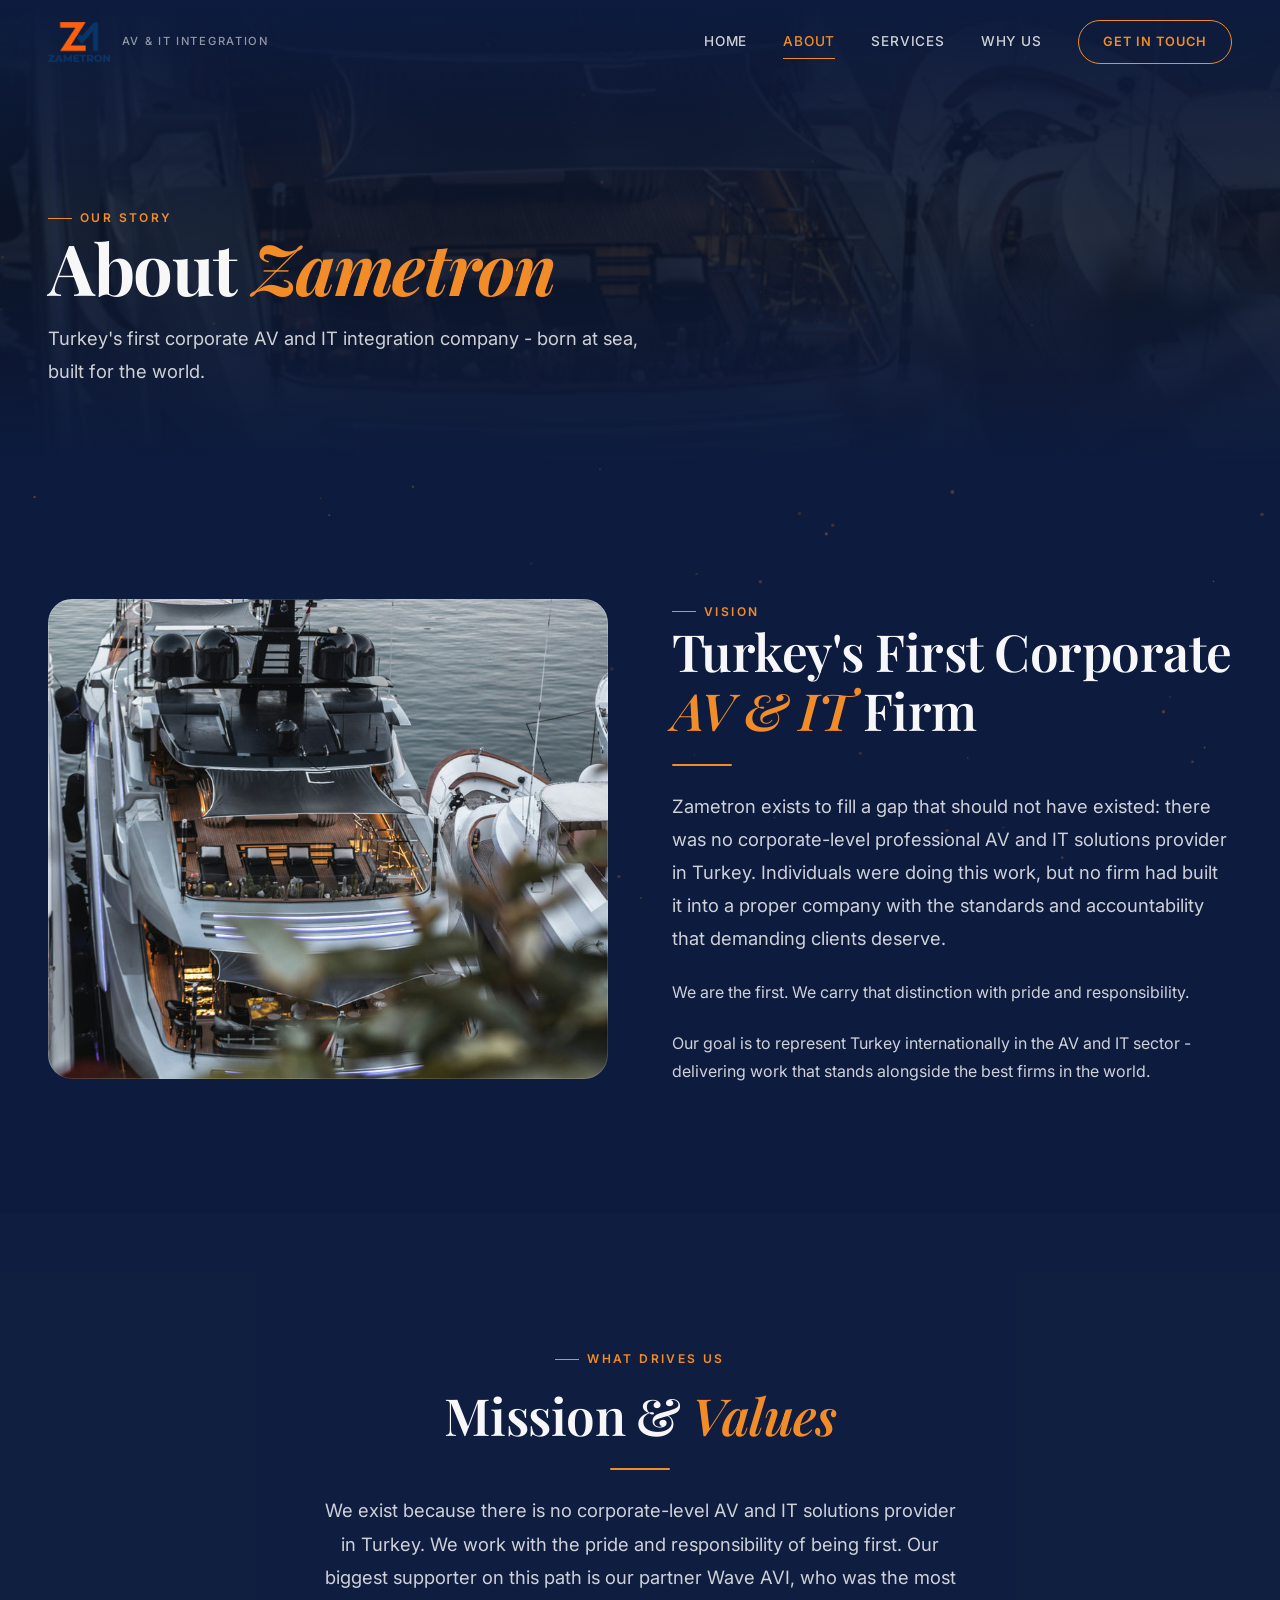
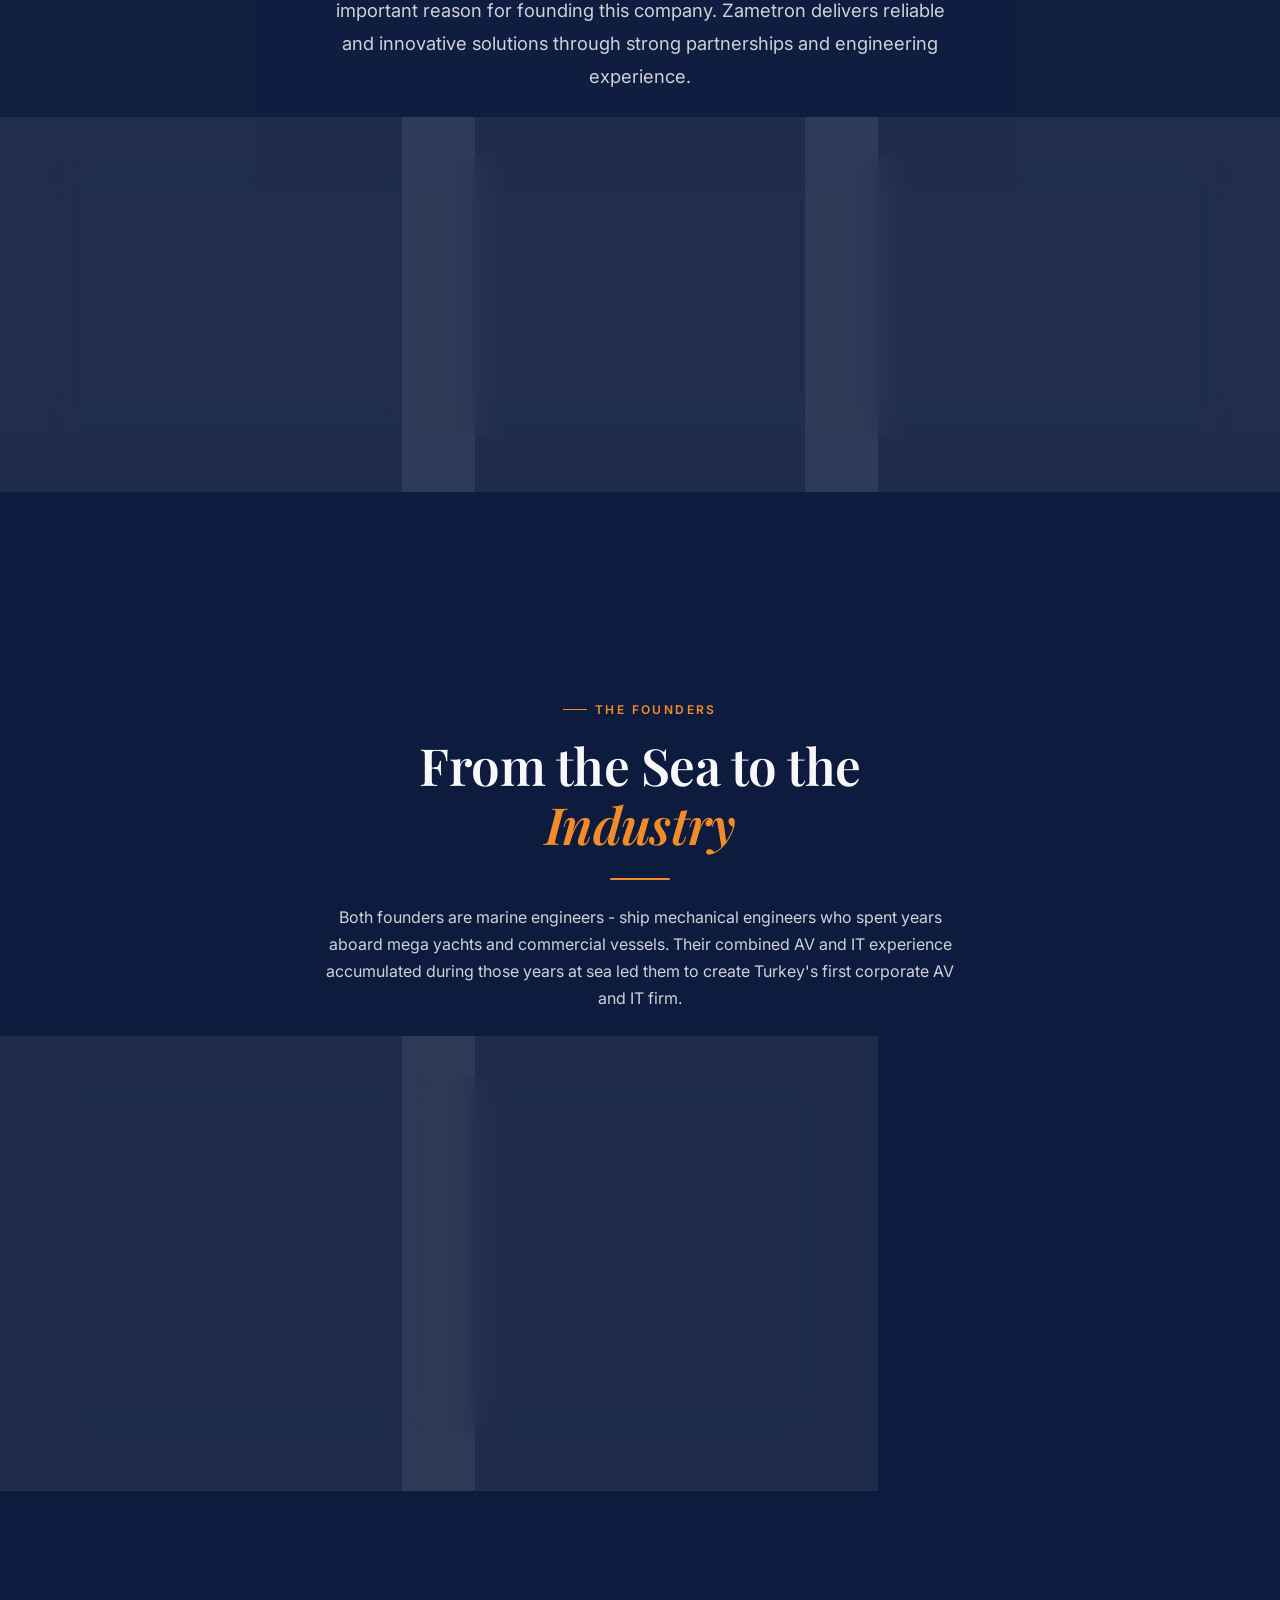
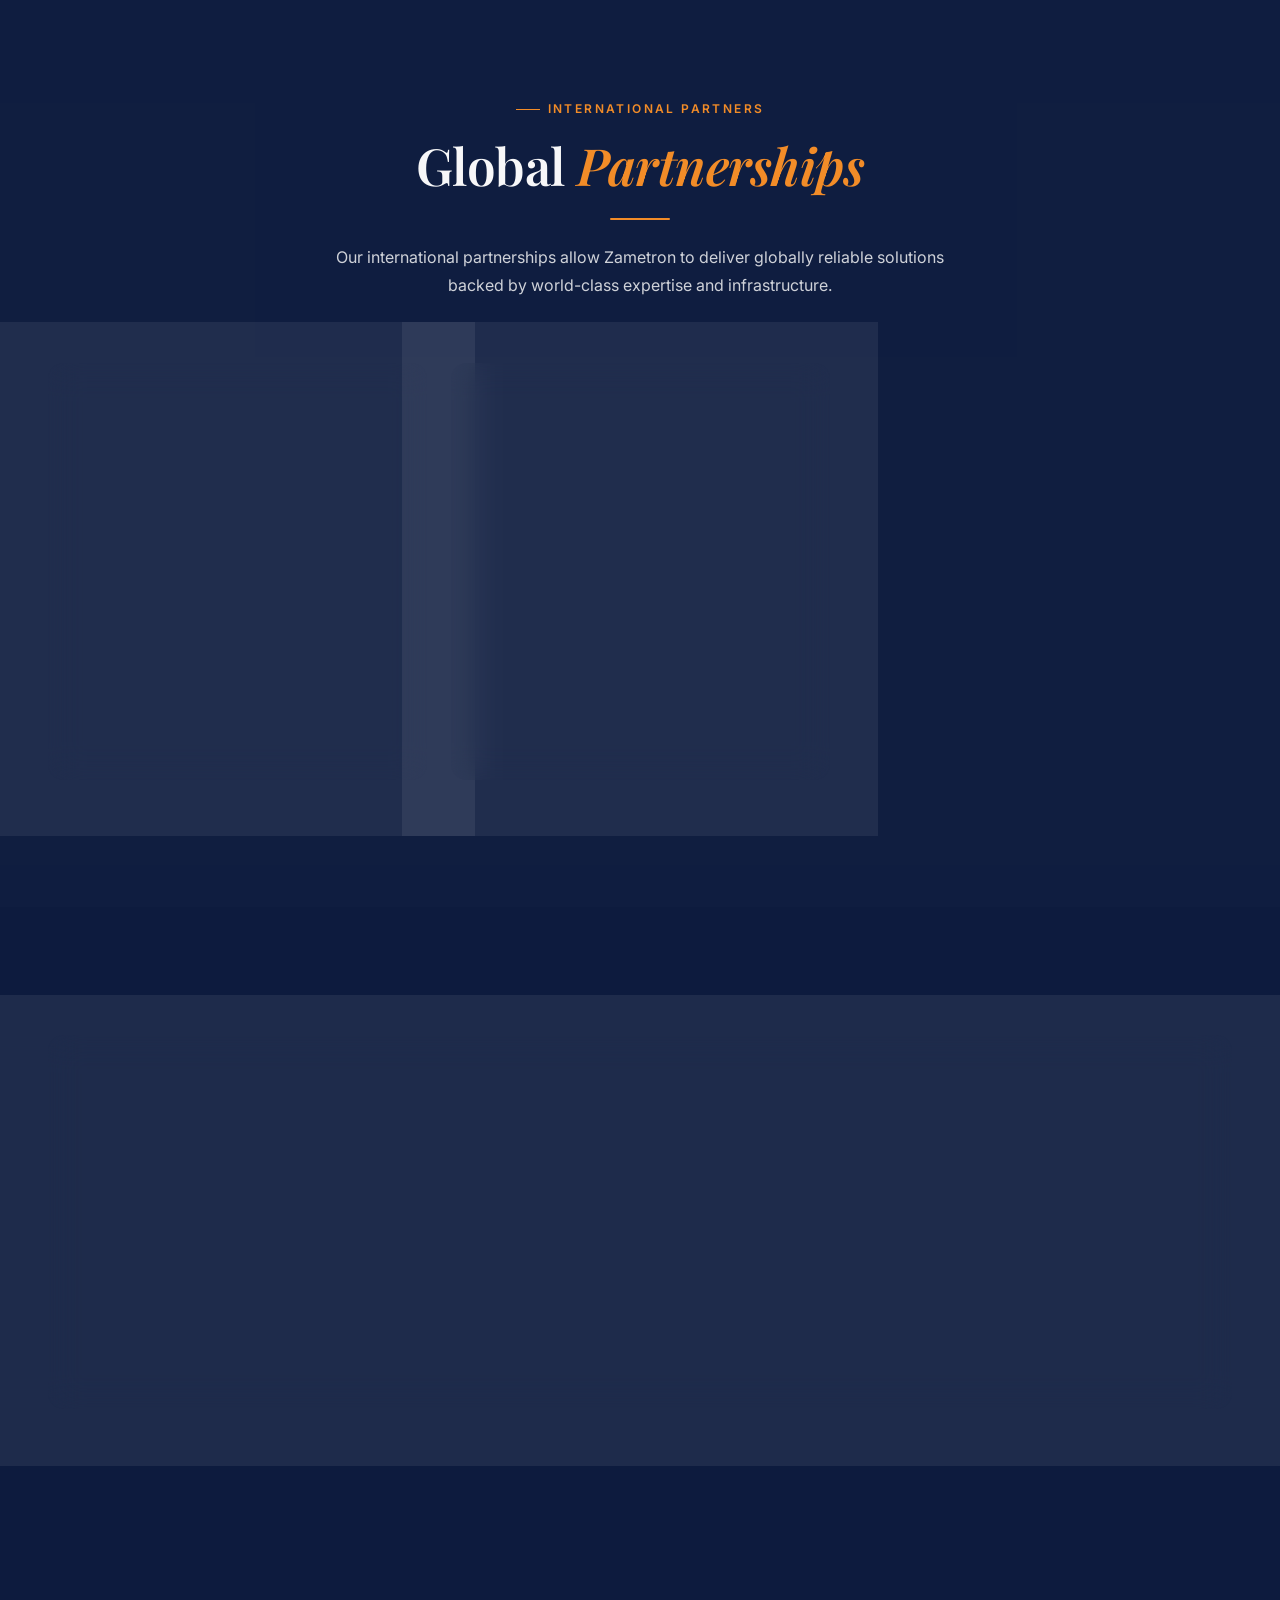
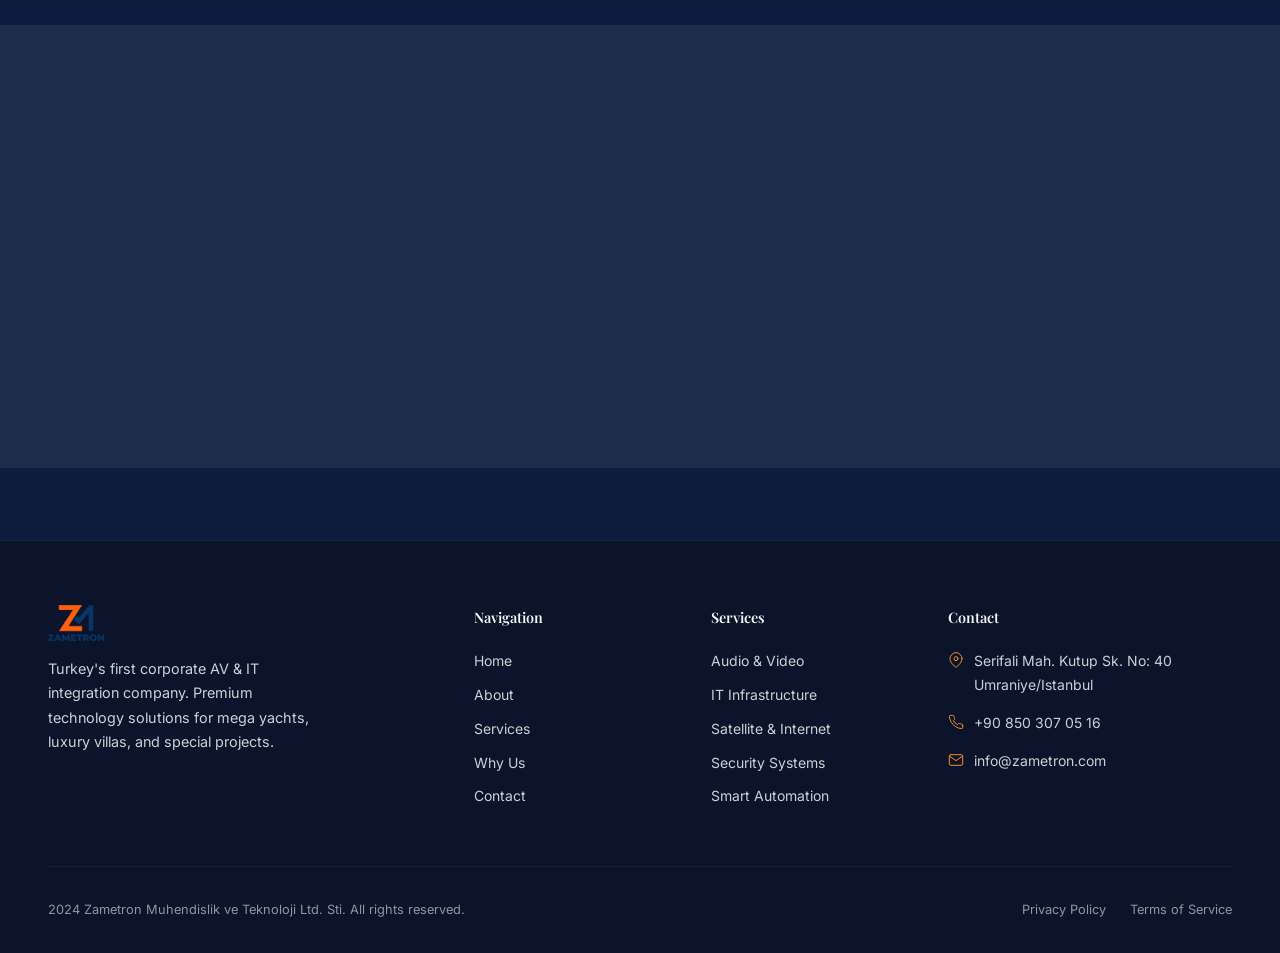
==== commit 7e3c0104: "Update content with real company info and brand palette - About: real vision, mission, founders stor" ====
--- a/about.html
+++ b/about.html
@@ -62,11 +62,11 @@
     <div class="container mini-hero__content">
       <p class="label reveal">Our Story</p>
       <h1 class="heading-xl mini-hero__title reveal">About <em class="text-accent">Zametron</em></h1>
-      <p class="body-lg mini-hero__sub reveal">Where marine engineering heritage meets cutting-edge technology integration.</p>
-    </div>
-  </section>
-
-  <!-- Origin Story -->
+      <p class="body-lg mini-hero__sub reveal">Turkey's first corporate AV and IT integration company - born at sea, built for the world.</p>
+    </div>
+  </section>
+
+  <!-- Vision -->
   <section class="section">
     <div class="container">
       <div class="about-split">
@@ -74,35 +74,33 @@
           <img src="images/about.jpg" alt="Luxury yacht illuminated at night in marina">
         </div>
         <div class="reveal-right">
-          <p class="label">Our Origins</p>
-          <h2 class="heading-lg">From the <em class="text-accent">Shipyard</em> to the Bridge</h2>
+          <p class="label">Vision</p>
+          <h2 class="heading-lg">Turkey's First Corporate <em class="text-accent">AV &amp; IT</em> Firm</h2>
           <div class="section-divider"></div>
           <p class="body-lg mb-3">
-            Zametron was born from a simple observation: the world's finest yachts
-            deserved technology systems engineered with the same precision as their hulls.
+            Zametron exists to fill a gap that should not have existed: there was no corporate-level professional AV and IT solutions provider in Turkey. Individuals were doing this work, but no firm had built it into a proper company with the standards and accountability that demanding clients deserve.
           </p>
           <p class="body-md mb-3">
-            Founded by marine engineers who had spent years working inside shipyards and on
-            board some of the largest yachts in the world, Zametron became Turkey's first
-            corporate AV and IT integration company dedicated to the maritime sector.
+            We are the first. We carry that distinction with pride and responsibility.
           </p>
           <p class="body-md">
-            Today we serve mega yachts, luxury villas, and special projects across the globe,
-            partnering with the world's best technology brands to deliver systems that are as
-            reliable as they are impressive.
+            Our goal is to represent Turkey internationally in the AV and IT sector - delivering work that stands alongside the best firms in the world.
           </p>
         </div>
       </div>
     </div>
   </section>
 
-  <!-- Mission & Values -->
+  <!-- Mission -->
   <section class="section" style="background: rgba(255,255,255,0.01);">
     <div class="container">
       <div class="section__header section__header--center reveal">
         <p class="label">What Drives Us</p>
         <h2 class="heading-lg">Mission &amp; <em class="text-accent">Values</em></h2>
         <div class="section-divider"></div>
+        <p class="body-lg" style="max-width: 780px; margin: 0 auto 3rem;">
+          We exist because there is no corporate-level AV and IT solutions provider in Turkey. We work with the pride and responsibility of being first. Our biggest supporter on this path is our partner Wave AVI, who was the most important reason for founding this company. Zametron delivers reliable and innovative solutions through strong partnerships and engineering experience.
+        </p>
       </div>
 
       <div class="values-grid">
@@ -117,78 +115,28 @@
           <span class="value-card__icon">
             <svg width="32" height="32" viewBox="0 0 24 24" fill="none" stroke="currentColor" stroke-width="1.5" stroke-linecap="round" stroke-linejoin="round"><path d="M17 21v-2a4 4 0 0 0-4-4H5a4 4 0 0 0-4 4v2"/><circle cx="9" cy="7" r="4"/><path d="M23 21v-2a4 4 0 0 0-3-3.87"/><path d="M16 3.13a4 4 0 0 1 0 7.75"/></svg>
           </span>
-          <h3 class="value-card__title">Client Partnership</h3>
-          <p class="value-card__text">We do not just install systems. We become long-term technology partners invested in the success of every project.</p>
+          <h3 class="value-card__title">Long-Term Partnership</h3>
+          <p class="value-card__text">We do not just install systems. We become long-term technology partners invested in the reliability and success of every project.</p>
         </div>
         <div class="glass value-card reveal stagger-3">
           <span class="value-card__icon">
             <svg width="32" height="32" viewBox="0 0 24 24" fill="none" stroke="currentColor" stroke-width="1.5" stroke-linecap="round" stroke-linejoin="round"><polyline points="23 6 13.5 15.5 8.5 10.5 1 18"/><polyline points="17 6 23 6 23 12"/></svg>
           </span>
-          <h3 class="value-card__title">Continuous Innovation</h3>
-          <p class="value-card__text">We stay ahead of the technology curve so our clients always have access to the latest and most reliable solutions.</p>
-        </div>
-      </div>
-    </div>
-  </section>
-
-  <!-- Timeline -->
-  <section class="section">
-    <div class="container">
-      <div class="section__header reveal">
-        <p class="label">Our Journey</p>
-        <h2 class="heading-lg">Milestones</h2>
+          <h3 class="value-card__title">International Standards</h3>
+          <p class="value-card__text">We adopt international quality standards in every project and develop solutions tailored to each client's specific needs. Customer satisfaction is at the center of everything we do.</p>
+        </div>
+      </div>
+    </div>
+  </section>
+
+  <!-- Founders -->
+  <section class="section">
+    <div class="container">
+      <div class="section__header section__header--center reveal">
+        <p class="label">The Founders</p>
+        <h2 class="heading-lg">From the Sea to the <em class="text-accent">Industry</em></h2>
         <div class="section-divider"></div>
-      </div>
-
-      <div class="timeline">
-        <div class="timeline__item reveal stagger-1">
-          <div class="timeline__dot"></div>
-          <p class="timeline__year">2009</p>
-          <h3 class="timeline__title">Foundation</h3>
-          <p class="timeline__text">Zametron established in Istanbul as Turkey's first corporate AV and IT integration company focused on the maritime sector.</p>
-        </div>
-        <div class="timeline__item reveal stagger-2">
-          <div class="timeline__dot"></div>
-          <p class="timeline__year">2012</p>
-          <h3 class="timeline__title">First 50m+ Yacht Project</h3>
-          <p class="timeline__text">Completed full AV and IT integration for a 55-meter mega yacht, setting new standards for maritime technology systems.</p>
-        </div>
-        <div class="timeline__item reveal stagger-3">
-          <div class="timeline__dot"></div>
-          <p class="timeline__year">2015</p>
-          <h3 class="timeline__title">Crestron Certification</h3>
-          <p class="timeline__text">Became a certified Crestron dealer and programmer, expanding our automation capabilities to industry-leading levels.</p>
-        </div>
-        <div class="timeline__item reveal stagger-4">
-          <div class="timeline__dot"></div>
-          <p class="timeline__year">2018</p>
-          <h3 class="timeline__title">Wave AVI Partnership</h3>
-          <p class="timeline__text">Formed strategic global partnership with Wave AVI, extending our service network across all major yachting hubs worldwide.</p>
-        </div>
-        <div class="timeline__item reveal stagger-5">
-          <div class="timeline__dot"></div>
-          <p class="timeline__year">2021</p>
-          <h3 class="timeline__title">Luxury Villa Division</h3>
-          <p class="timeline__text">Expanded service offerings to include high-end residential projects, bringing maritime-grade technology to luxury villas.</p>
-        </div>
-        <div class="timeline__item reveal stagger-6">
-          <div class="timeline__dot"></div>
-          <p class="timeline__year">2024</p>
-          <h3 class="timeline__title">50+ Yacht Milestone</h3>
-          <p class="timeline__text">Surpassed 50 mega yacht installations worldwide, with six offices across key maritime centers and 24/7 global support.</p>
-        </div>
-      </div>
-    </div>
-  </section>
-
-  <!-- Team -->
-  <section class="section" style="background: rgba(255,255,255,0.01);">
-    <div class="container">
-      <div class="section__header section__header--center reveal">
-        <p class="label">The Team</p>
-        <h2 class="heading-lg">Leadership</h2>
-        <div class="section-divider"></div>
-        <p class="body-md">Marine engineers, AV specialists, and IT architects working together under one roof.</p>
+        <p class="body-md">Both founders are marine engineers - ship mechanical engineers who spent years aboard mega yachts and commercial vessels. Their combined AV and IT experience accumulated during those years at sea led them to create Turkey's first corporate AV and IT firm.</p>
       </div>
 
       <div class="team-grid">
@@ -198,7 +146,7 @@
           </div>
           <h3 class="team-card__name">Founding Partner</h3>
           <p class="team-card__role">CEO &amp; Chief Engineer</p>
-          <p class="team-card__text">Marine engineering background with extensive experience in superyacht AV/IT systems across the Mediterranean and Gulf regions.</p>
+          <p class="team-card__text">Marine engineering background with years of hands-on AV and IT experience across mega yachts and commercial vessels. Co-founder of Turkey's first corporate AV and IT integration company.</p>
         </div>
         <div class="glass team-card reveal stagger-2">
           <div class="team-card__avatar">
@@ -206,8 +154,50 @@
           </div>
           <h3 class="team-card__name">Co-Founder</h3>
           <p class="team-card__role">Technical Director</p>
-          <p class="team-card__text">Hands-on technical leadership with deep expertise in system integration, network architecture, and smart automation for mega yachts.</p>
-        </div>
+          <p class="team-card__text">Ship mechanical engineer with deep expertise in system integration and network architecture developed through years of work on mega yachts and luxury maritime projects worldwide.</p>
+        </div>
+      </div>
+    </div>
+  </section>
+
+  <!-- International Partners -->
+  <section class="section" style="background: rgba(255,255,255,0.01);">
+    <div class="container">
+      <div class="section__header section__header--center reveal">
+        <p class="label">International Partners</p>
+        <h2 class="heading-lg">Global <em class="text-accent">Partnerships</em></h2>
+        <div class="section-divider"></div>
+        <p class="body-md">Our international partnerships allow Zametron to deliver globally reliable solutions backed by world-class expertise and infrastructure.</p>
+      </div>
+
+      <div class="values-grid">
+        <div class="glass value-card reveal stagger-1">
+          <span class="value-card__icon">
+            <svg width="32" height="32" viewBox="0 0 24 24" fill="none" stroke="currentColor" stroke-width="1.5" stroke-linecap="round" stroke-linejoin="round"><circle cx="12" cy="12" r="10"/><line x1="2" y1="12" x2="22" y2="12"/><path d="M12 2a15.3 15.3 0 0 1 4 10 15.3 15.3 0 0 1-4 10 15.3 15.3 0 0 1-4-10 15.3 15.3 0 0 1 4-10z"/></svg>
+          </span>
+          <h3 class="value-card__title">MTN Satellite Communications</h3>
+          <p class="value-card__text">Leading global satellite and hybrid connectivity provider for maritime, yachting, offshore, and corporate sectors. Combines Starlink (LEO), traditional VSAT, and 4G/5G networks with automatic failover for high-performance, uninterrupted internet infrastructure worldwide. Advanced network management platforms optimize bandwidth, maintain connectivity continuity, and guarantee secure data transmission.</p>
+        </div>
+        <div class="glass value-card reveal stagger-2">
+          <span class="value-card__icon">
+            <svg width="32" height="32" viewBox="0 0 24 24" fill="none" stroke="currentColor" stroke-width="1.5" stroke-linecap="round" stroke-linejoin="round"><path d="M17 21v-2a4 4 0 0 0-4-4H5a4 4 0 0 0-4 4v2"/><circle cx="9" cy="7" r="4"/><path d="M23 21v-2a4 4 0 0 0-3-3.87"/><path d="M16 3.13a4 4 0 0 1 0 7.75"/></svg>
+          </span>
+          <h3 class="value-card__title">Wave AVI</h3>
+          <p class="value-card__text">Our founding partner and the most important inspiration behind Zametron. We met Wave AVI while working on mega yachts and their support and guidance made this company possible. Wave AVI is a pioneering firm with worldwide experience in mega yacht and luxury projects, with offices in London, Netherlands, Phuket, and Singapore. Through this partnership, Zametron delivers globally reliable and innovative AV and IT solutions.</p>
+        </div>
+      </div>
+    </div>
+  </section>
+
+  <!-- Quality Guarantee -->
+  <section class="section">
+    <div class="container">
+      <div class="glass cta-banner reveal-scale" style="text-align: left; padding: 4rem;">
+        <p class="label">Quality Guarantee</p>
+        <h2 class="heading-lg" style="margin-bottom: 1.5rem;">Our <em class="text-accent">Commitment</em></h2>
+        <p class="body-lg" style="max-width: 700px;">
+          At Zametron, we adopt international quality standards in every project, developing solutions tailored to our customers' needs. Our goal is not just to install systems, but to provide long-term reliability and uninterrupted support. Customer satisfaction is at the center of everything we do.
+        </p>
       </div>
     </div>
   </section>
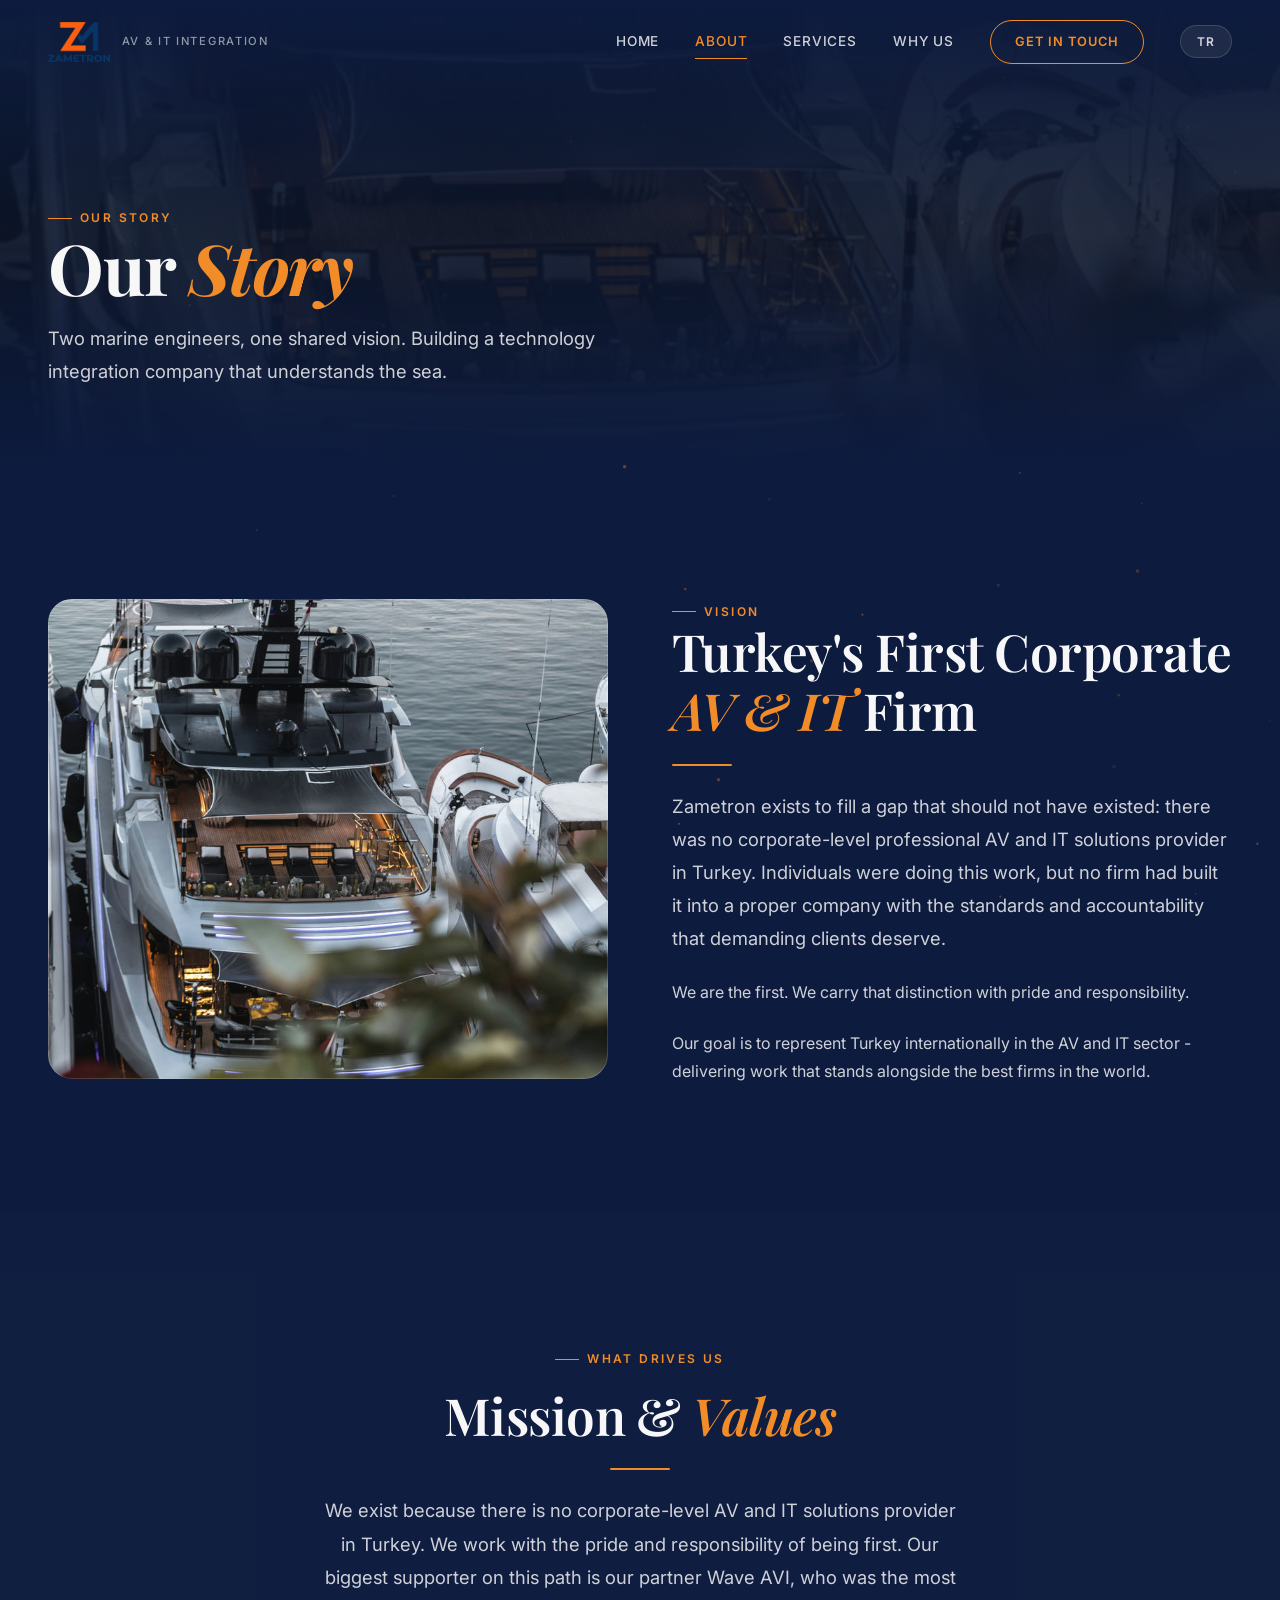
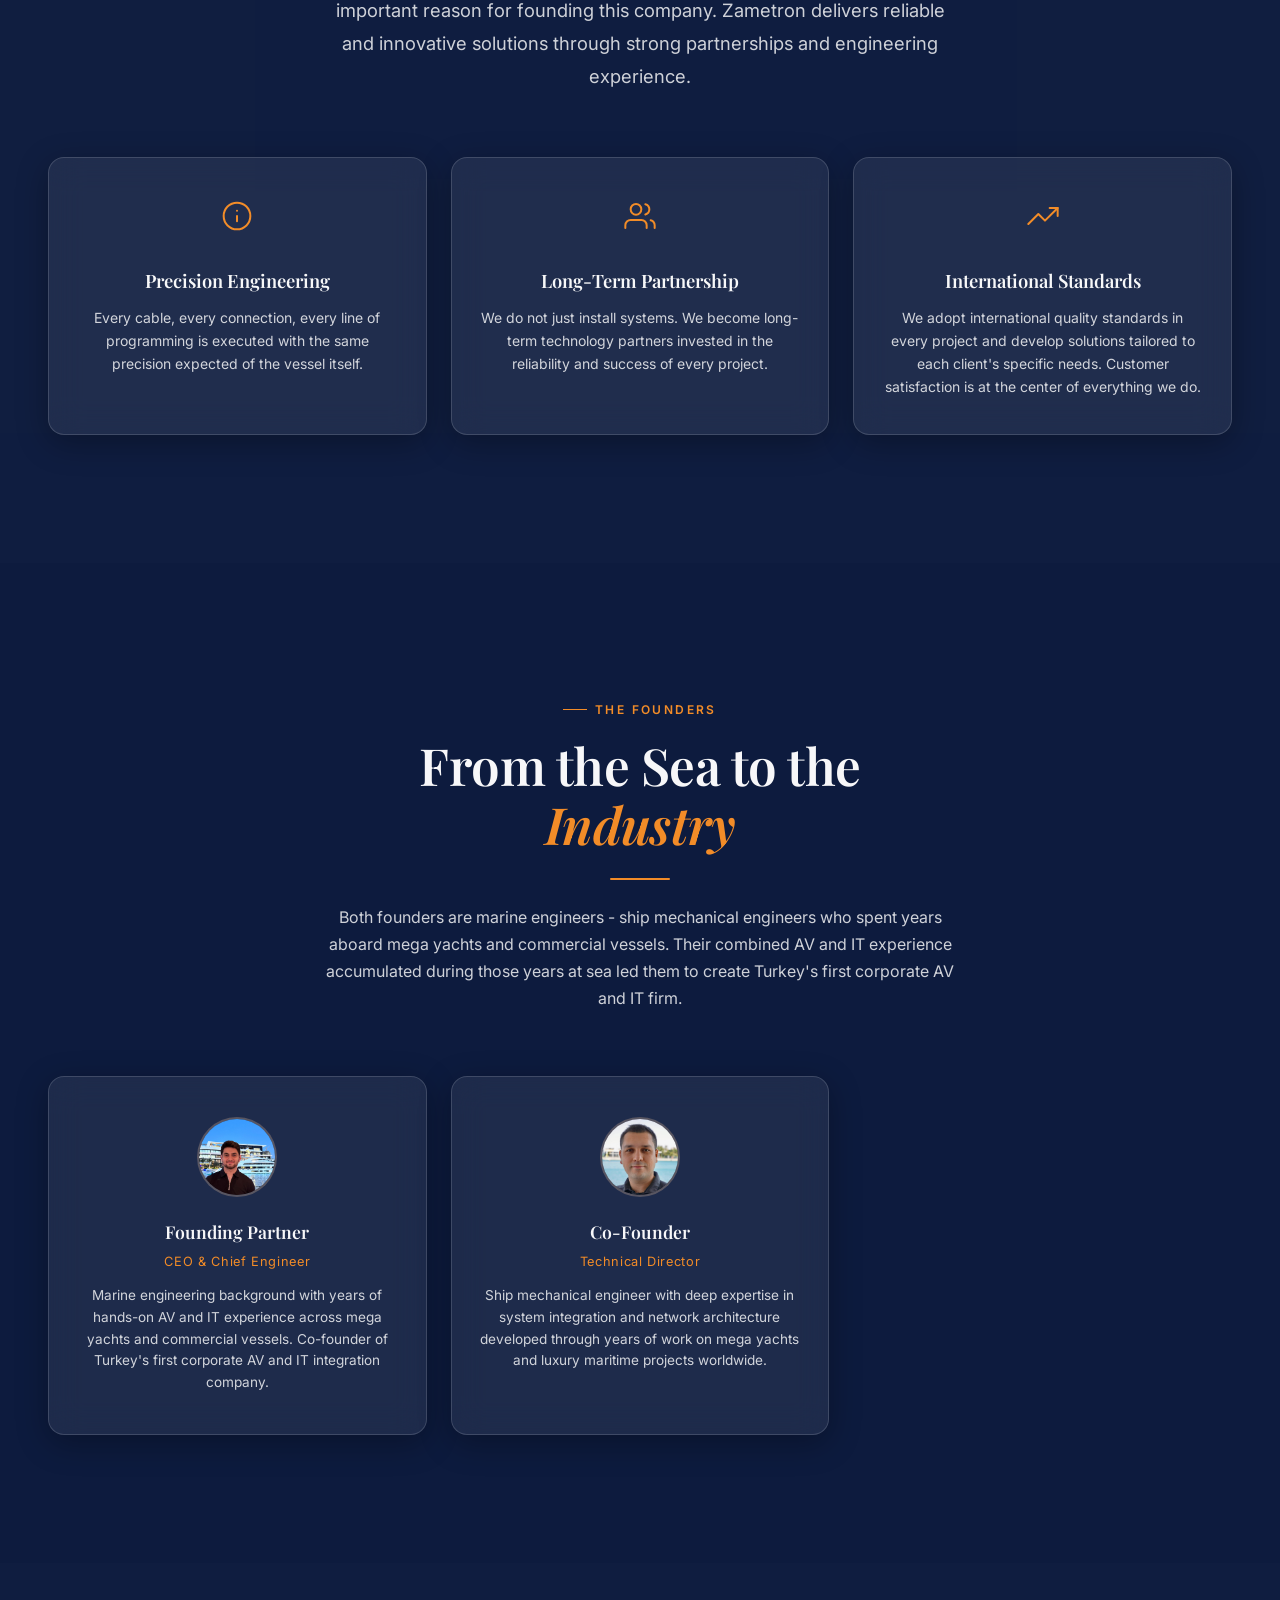
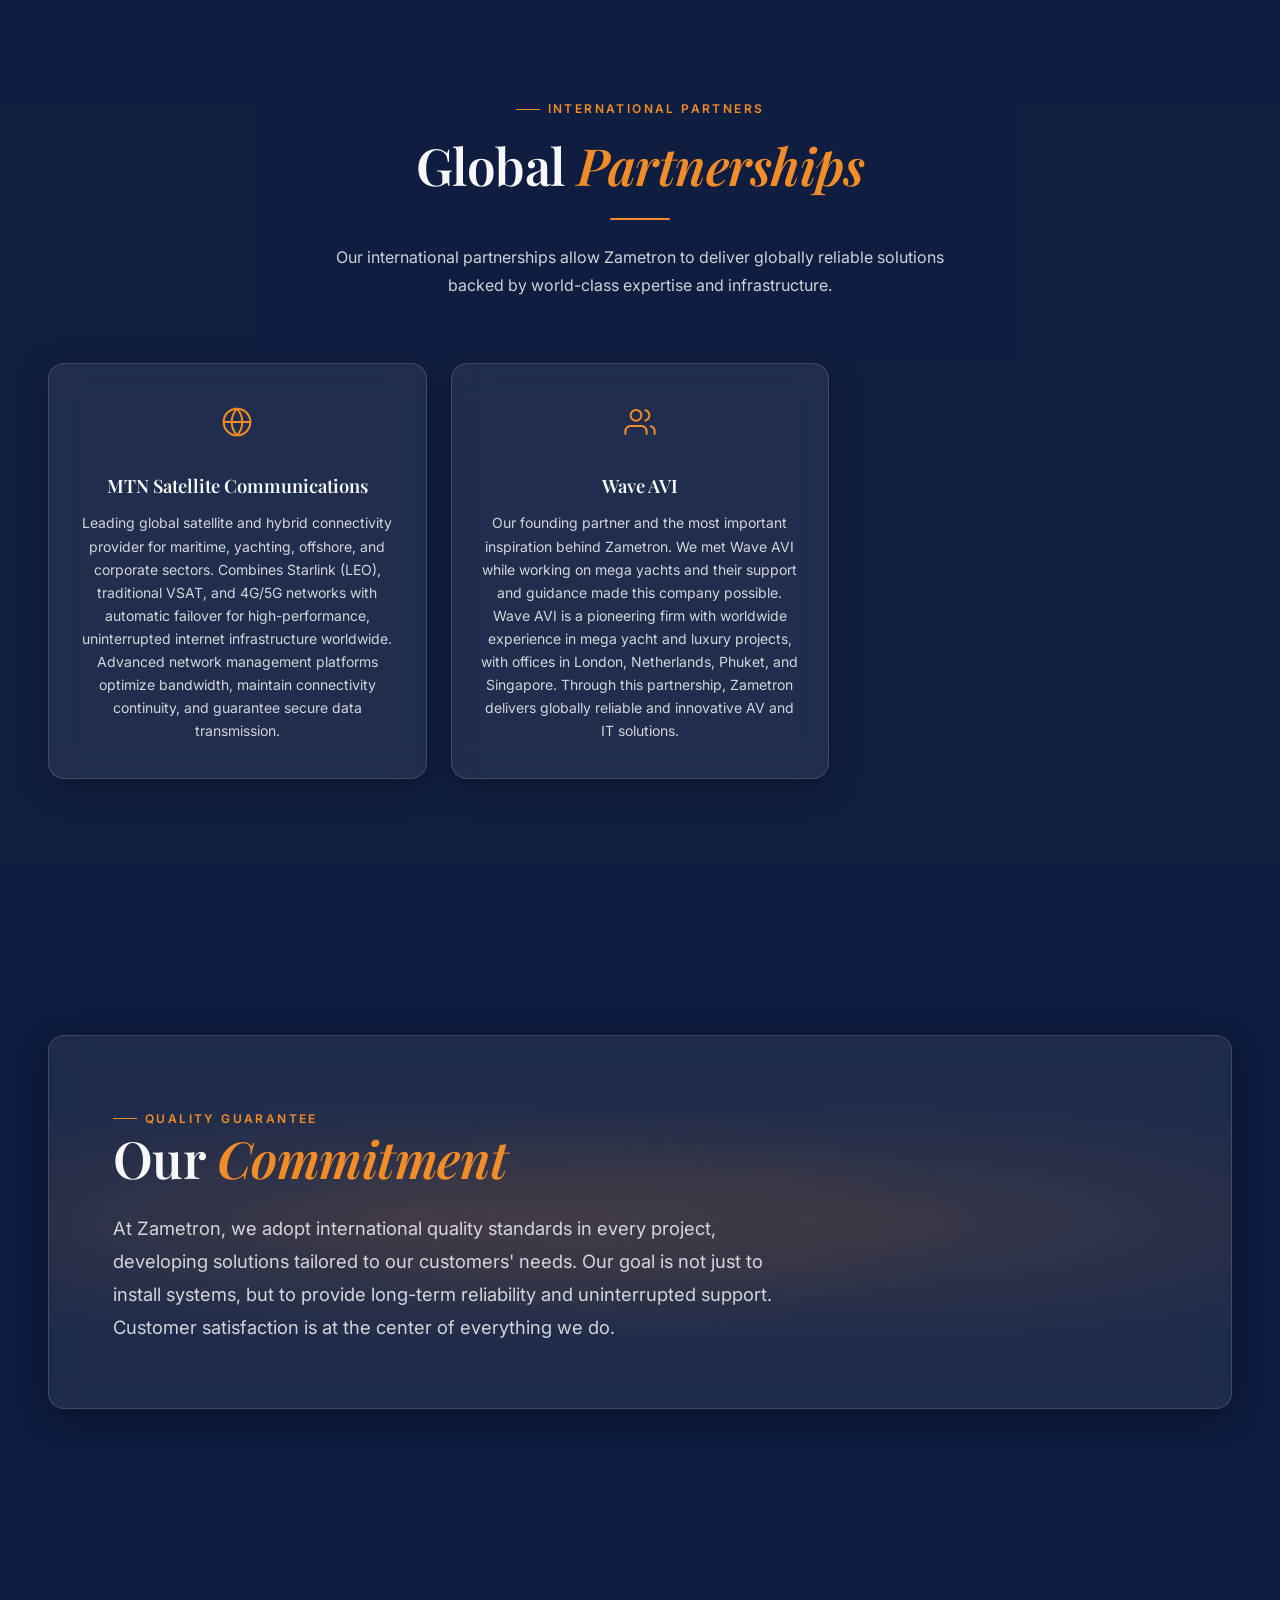
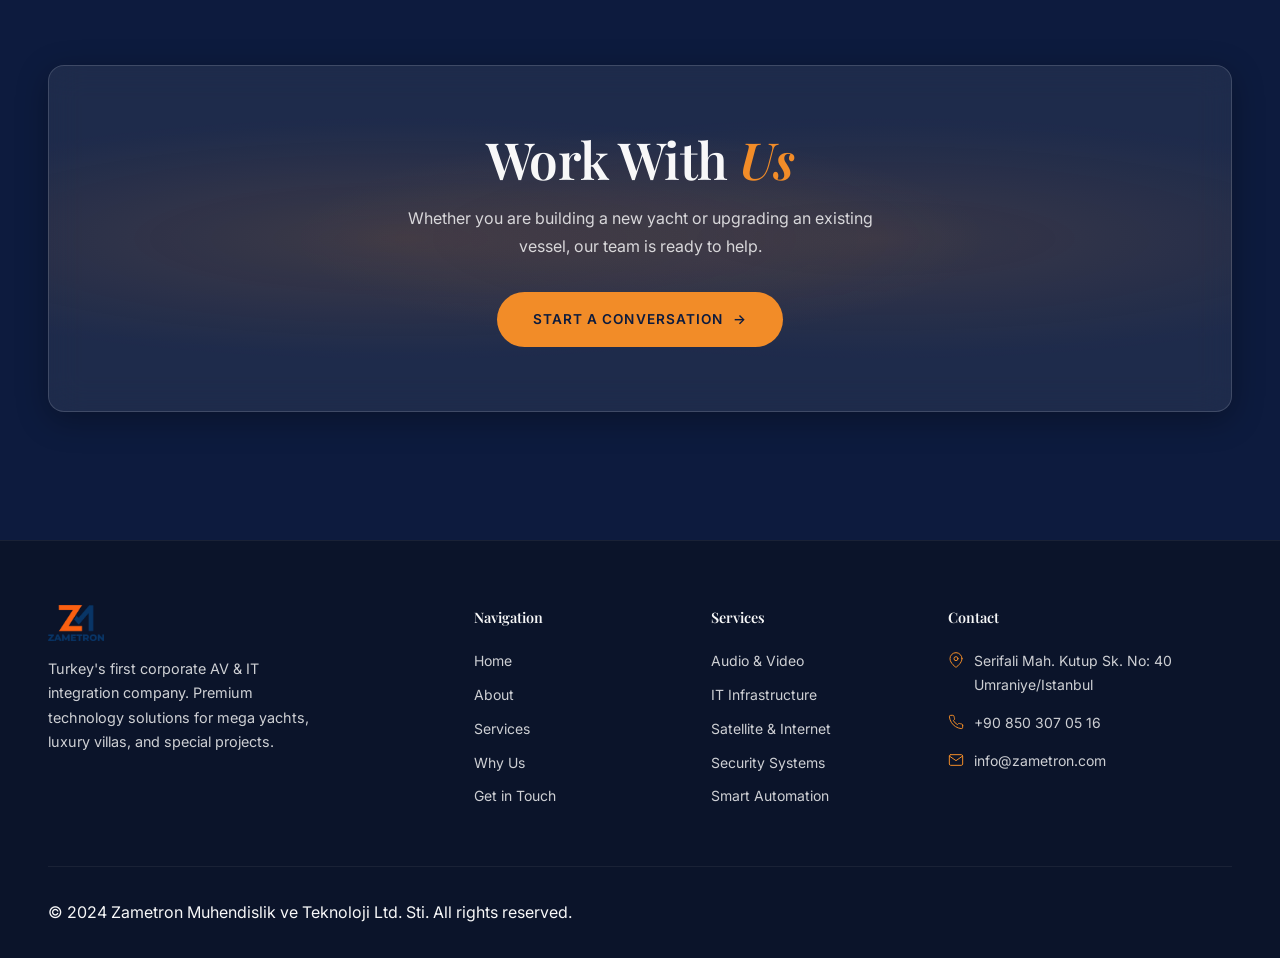
==== commit 4e77fbec: "fix scroll overlap, add i18n EN/TR with geolocation, lang switcher, GH Pages deploy workflow" ====
--- a/about.html
+++ b/about.html
@@ -12,7 +12,6 @@
 </head>
 <body>
 
-  <!-- Loading Screen -->
   <div class="loader" aria-hidden="true">
     <div class="loader__inner">
       <img src="images/logo.png" alt="" class="loader__logo">
@@ -20,13 +19,9 @@
     </div>
   </div>
 
-  <!-- Particle Background -->
   <canvas id="particles-canvas" aria-hidden="true"></canvas>
-
-  <!-- Cursor Glow -->
   <div class="cursor-glow" aria-hidden="true"></div>
 
-  <!-- Navigation -->
   <header class="nav" role="banner">
     <div class="nav__inner">
       <a href="index.html" class="nav__logo" aria-label="Zametron Home">
@@ -34,94 +29,72 @@
         <span class="nav__logo-tagline">AV &amp; IT Integration</span>
       </a>
       <nav class="nav__links" role="navigation" aria-label="Main navigation">
-        <a href="index.html" class="nav__link">Home</a>
-        <a href="about.html" class="nav__link nav__link--active">About</a>
-        <a href="services.html" class="nav__link">Services</a>
-        <a href="why-us.html" class="nav__link">Why Us</a>
-        <a href="contact.html" class="nav__link nav__cta">Get in Touch</a>
+        <a href="index.html" class="nav__link" data-i18n="nav.home">Home</a>
+        <a href="about.html" class="nav__link nav__link--active" data-i18n="nav.about">About</a>
+        <a href="services.html" class="nav__link" data-i18n="nav.services">Services</a>
+        <a href="why-us.html" class="nav__link" data-i18n="nav.whyUs">Why Us</a>
+        <a href="contact.html" class="nav__link nav__cta" data-i18n="nav.contact">Get in Touch</a>
       </nav>
       <button class="nav__toggle" aria-label="Toggle menu" aria-expanded="false">
         <span></span><span></span><span></span>
       </button>
     </div>
     <nav class="nav__mobile" role="navigation" aria-label="Mobile navigation">
-      <a href="index.html" class="nav__link">Home</a>
-      <a href="about.html" class="nav__link nav__link--active">About</a>
-      <a href="services.html" class="nav__link">Services</a>
-      <a href="why-us.html" class="nav__link">Why Us</a>
-      <a href="contact.html" class="nav__cta">Get in Touch</a>
+      <a href="index.html" class="nav__link" data-i18n="nav.home">Home</a>
+      <a href="about.html" class="nav__link nav__link--active" data-i18n="nav.about">About</a>
+      <a href="services.html" class="nav__link" data-i18n="nav.services">Services</a>
+      <a href="why-us.html" class="nav__link" data-i18n="nav.whyUs">Why Us</a>
+      <a href="contact.html" class="nav__cta" data-i18n="nav.contact">Get in Touch</a>
     </nav>
   </header>
 
-  <!-- Mini Hero -->
   <section class="mini-hero">
-    <div class="mini-hero__bg">
-      <img src="images/about.jpg" alt="Yacht from above at night with warm marina lighting">
-    </div>
+    <div class="mini-hero__bg"><img src="images/about.jpg" alt="Yacht from above at night with warm marina lighting"></div>
     <div class="mini-hero__overlay"></div>
     <div class="container mini-hero__content">
-      <p class="label reveal">Our Story</p>
-      <h1 class="heading-xl mini-hero__title reveal">About <em class="text-accent">Zametron</em></h1>
-      <p class="body-lg mini-hero__sub reveal">Turkey's first corporate AV and IT integration company - born at sea, built for the world.</p>
-    </div>
-  </section>
-
-  <!-- Vision -->
+      <p class="label reveal" data-i18n="about.story">Our Story</p>
+      <h1 class="heading-xl mini-hero__title reveal" data-i18n="pageAbout.heading">About <em class="text-accent">Zametron</em></h1>
+      <p class="body-lg mini-hero__sub reveal" data-i18n="pageAbout.sub">Turkey's first corporate AV and IT integration company - born at sea, built for the world.</p>
+    </div>
+  </section>
+
   <section class="section">
     <div class="container">
       <div class="about-split">
-        <div class="about-split__image reveal-left">
-          <img src="images/about.jpg" alt="Luxury yacht illuminated at night in marina">
-        </div>
+        <div class="about-split__image reveal-left"><img src="images/about.jpg" alt="Luxury yacht illuminated at night in marina"></div>
         <div class="reveal-right">
           <p class="label">Vision</p>
           <h2 class="heading-lg">Turkey's First Corporate <em class="text-accent">AV &amp; IT</em> Firm</h2>
           <div class="section-divider"></div>
-          <p class="body-lg mb-3">
-            Zametron exists to fill a gap that should not have existed: there was no corporate-level professional AV and IT solutions provider in Turkey. Individuals were doing this work, but no firm had built it into a proper company with the standards and accountability that demanding clients deserve.
-          </p>
-          <p class="body-md mb-3">
-            We are the first. We carry that distinction with pride and responsibility.
-          </p>
-          <p class="body-md">
-            Our goal is to represent Turkey internationally in the AV and IT sector - delivering work that stands alongside the best firms in the world.
-          </p>
-        </div>
-      </div>
-    </div>
-  </section>
-
-  <!-- Mission -->
+          <p class="body-lg mb-3">Zametron exists to fill a gap that should not have existed: there was no corporate-level professional AV and IT solutions provider in Turkey. Individuals were doing this work, but no firm had built it into a proper company with the standards and accountability that demanding clients deserve.</p>
+          <p class="body-md mb-3">We are the first. We carry that distinction with pride and responsibility.</p>
+          <p class="body-md">Our goal is to represent Turkey internationally in the AV and IT sector - delivering work that stands alongside the best firms in the world.</p>
+        </div>
+      </div>
+    </div>
+  </section>
+
   <section class="section" style="background: rgba(255,255,255,0.01);">
     <div class="container">
       <div class="section__header section__header--center reveal">
         <p class="label">What Drives Us</p>
         <h2 class="heading-lg">Mission &amp; <em class="text-accent">Values</em></h2>
         <div class="section-divider"></div>
-        <p class="body-lg" style="max-width: 780px; margin: 0 auto 3rem;">
-          We exist because there is no corporate-level AV and IT solutions provider in Turkey. We work with the pride and responsibility of being first. Our biggest supporter on this path is our partner Wave AVI, who was the most important reason for founding this company. Zametron delivers reliable and innovative solutions through strong partnerships and engineering experience.
-        </p>
-      </div>
-
+        <p class="body-lg" style="max-width: 780px; margin: 0 auto 3rem;">We exist because there is no corporate-level AV and IT solutions provider in Turkey. We work with the pride and responsibility of being first. Our biggest supporter on this path is our partner Wave AVI, who was the most important reason for founding this company. Zametron delivers reliable and innovative solutions through strong partnerships and engineering experience.</p>
+      </div>
       <div class="values-grid">
         <div class="glass value-card reveal stagger-1">
-          <span class="value-card__icon">
-            <svg width="32" height="32" viewBox="0 0 24 24" fill="none" stroke="currentColor" stroke-width="1.5" stroke-linecap="round" stroke-linejoin="round"><circle cx="12" cy="12" r="10"/><path d="M12 16v-4"/><path d="M12 8h.01"/></svg>
-          </span>
+          <span class="value-card__icon"><svg width="32" height="32" viewBox="0 0 24 24" fill="none" stroke="currentColor" stroke-width="1.5" stroke-linecap="round" stroke-linejoin="round"><circle cx="12" cy="12" r="10"/><path d="M12 16v-4"/><path d="M12 8h.01"/></svg></span>
           <h3 class="value-card__title">Precision Engineering</h3>
           <p class="value-card__text">Every cable, every connection, every line of programming is executed with the same precision expected of the vessel itself.</p>
         </div>
         <div class="glass value-card reveal stagger-2">
-          <span class="value-card__icon">
-            <svg width="32" height="32" viewBox="0 0 24 24" fill="none" stroke="currentColor" stroke-width="1.5" stroke-linecap="round" stroke-linejoin="round"><path d="M17 21v-2a4 4 0 0 0-4-4H5a4 4 0 0 0-4 4v2"/><circle cx="9" cy="7" r="4"/><path d="M23 21v-2a4 4 0 0 0-3-3.87"/><path d="M16 3.13a4 4 0 0 1 0 7.75"/></svg>
-          </span>
+          <span class="value-card__icon"><svg width="32" height="32" viewBox="0 0 24 24" fill="none" stroke="currentColor" stroke-width="1.5" stroke-linecap="round" stroke-linejoin="round"><path d="M17 21v-2a4 4 0 0 0-4-4H5a4 4 0 0 0-4 4v2"/><circle cx="9" cy="7" r="4"/><path d="M23 21v-2a4 4 0 0 0-3-3.87"/><path d="M16 3.13a4 4 0 0 1 0 7.75"/></svg></span>
           <h3 class="value-card__title">Long-Term Partnership</h3>
           <p class="value-card__text">We do not just install systems. We become long-term technology partners invested in the reliability and success of every project.</p>
         </div>
         <div class="glass value-card reveal stagger-3">
-          <span class="value-card__icon">
-            <svg width="32" height="32" viewBox="0 0 24 24" fill="none" stroke="currentColor" stroke-width="1.5" stroke-linecap="round" stroke-linejoin="round"><polyline points="23 6 13.5 15.5 8.5 10.5 1 18"/><polyline points="17 6 23 6 23 12"/></svg>
-          </span>
+          <span class="value-card__icon"><svg width="32" height="32" viewBox="0 0 24 24" fill="none" stroke="currentColor" stroke-width="1.5" stroke-linecap="round" stroke-linejoin="round"><polyline points="23 6 13.5 15.5 8.5 10.5 1 18"/><polyline points="17 6 23 6 23 12"/></svg></span>
           <h3 class="value-card__title">International Standards</h3>
           <p class="value-card__text">We adopt international quality standards in every project and develop solutions tailored to each client's specific needs. Customer satisfaction is at the center of everything we do.</p>
         </div>
@@ -129,7 +102,6 @@
     </div>
   </section>
 
-  <!-- Founders -->
   <section class="section">
     <div class="container">
       <div class="section__header section__header--center reveal">
@@ -138,20 +110,15 @@
         <div class="section-divider"></div>
         <p class="body-md">Both founders are marine engineers - ship mechanical engineers who spent years aboard mega yachts and commercial vessels. Their combined AV and IT experience accumulated during those years at sea led them to create Turkey's first corporate AV and IT firm.</p>
       </div>
-
       <div class="team-grid">
         <div class="glass team-card reveal stagger-1">
-          <div class="team-card__avatar">
-            <img src="images/founder1.jpg" alt="Founding Partner" class="team-card__avatar-img">
-          </div>
+          <div class="team-card__avatar"><img src="images/founder1.jpg" alt="Founding Partner" class="team-card__avatar-img"></div>
           <h3 class="team-card__name">Founding Partner</h3>
           <p class="team-card__role">CEO &amp; Chief Engineer</p>
           <p class="team-card__text">Marine engineering background with years of hands-on AV and IT experience across mega yachts and commercial vessels. Co-founder of Turkey's first corporate AV and IT integration company.</p>
         </div>
         <div class="glass team-card reveal stagger-2">
-          <div class="team-card__avatar">
-            <img src="images/founder2.jpg" alt="Co-Founder" class="team-card__avatar-img">
-          </div>
+          <div class="team-card__avatar"><img src="images/founder2.jpg" alt="Co-Founder" class="team-card__avatar-img"></div>
           <h3 class="team-card__name">Co-Founder</h3>
           <p class="team-card__role">Technical Director</p>
           <p class="team-card__text">Ship mechanical engineer with deep expertise in system integration and network architecture developed through years of work on mega yachts and luxury maritime projects worldwide.</p>
@@ -160,7 +127,6 @@
     </div>
   </section>
 
-  <!-- International Partners -->
   <section class="section" style="background: rgba(255,255,255,0.01);">
     <div class="container">
       <div class="section__header section__header--center reveal">
@@ -169,19 +135,14 @@
         <div class="section-divider"></div>
         <p class="body-md">Our international partnerships allow Zametron to deliver globally reliable solutions backed by world-class expertise and infrastructure.</p>
       </div>
-
       <div class="values-grid">
         <div class="glass value-card reveal stagger-1">
-          <span class="value-card__icon">
-            <svg width="32" height="32" viewBox="0 0 24 24" fill="none" stroke="currentColor" stroke-width="1.5" stroke-linecap="round" stroke-linejoin="round"><circle cx="12" cy="12" r="10"/><line x1="2" y1="12" x2="22" y2="12"/><path d="M12 2a15.3 15.3 0 0 1 4 10 15.3 15.3 0 0 1-4 10 15.3 15.3 0 0 1-4-10 15.3 15.3 0 0 1 4-10z"/></svg>
-          </span>
+          <span class="value-card__icon"><svg width="32" height="32" viewBox="0 0 24 24" fill="none" stroke="currentColor" stroke-width="1.5" stroke-linecap="round" stroke-linejoin="round"><circle cx="12" cy="12" r="10"/><line x1="2" y1="12" x2="22" y2="12"/><path d="M12 2a15.3 15.3 0 0 1 4 10 15.3 15.3 0 0 1-4 10 15.3 15.3 0 0 1-4-10 15.3 15.3 0 0 1 4-10z"/></svg></span>
           <h3 class="value-card__title">MTN Satellite Communications</h3>
           <p class="value-card__text">Leading global satellite and hybrid connectivity provider for maritime, yachting, offshore, and corporate sectors. Combines Starlink (LEO), traditional VSAT, and 4G/5G networks with automatic failover for high-performance, uninterrupted internet infrastructure worldwide. Advanced network management platforms optimize bandwidth, maintain connectivity continuity, and guarantee secure data transmission.</p>
         </div>
         <div class="glass value-card reveal stagger-2">
-          <span class="value-card__icon">
-            <svg width="32" height="32" viewBox="0 0 24 24" fill="none" stroke="currentColor" stroke-width="1.5" stroke-linecap="round" stroke-linejoin="round"><path d="M17 21v-2a4 4 0 0 0-4-4H5a4 4 0 0 0-4 4v2"/><circle cx="9" cy="7" r="4"/><path d="M23 21v-2a4 4 0 0 0-3-3.87"/><path d="M16 3.13a4 4 0 0 1 0 7.75"/></svg>
-          </span>
+          <span class="value-card__icon"><svg width="32" height="32" viewBox="0 0 24 24" fill="none" stroke="currentColor" stroke-width="1.5" stroke-linecap="round" stroke-linejoin="round"><path d="M17 21v-2a4 4 0 0 0-4-4H5a4 4 0 0 0-4 4v2"/><circle cx="9" cy="7" r="4"/><path d="M23 21v-2a4 4 0 0 0-3-3.87"/><path d="M16 3.13a4 4 0 0 1 0 7.75"/></svg></span>
           <h3 class="value-card__title">Wave AVI</h3>
           <p class="value-card__text">Our founding partner and the most important inspiration behind Zametron. We met Wave AVI while working on mega yachts and their support and guidance made this company possible. Wave AVI is a pioneering firm with worldwide experience in mega yacht and luxury projects, with offices in London, Netherlands, Phuket, and Singapore. Through this partnership, Zametron delivers globally reliable and innovative AV and IT solutions.</p>
         </div>
@@ -189,59 +150,53 @@
     </div>
   </section>
 
-  <!-- Quality Guarantee -->
   <section class="section">
     <div class="container">
       <div class="glass cta-banner reveal-scale" style="text-align: left; padding: 4rem;">
         <p class="label">Quality Guarantee</p>
         <h2 class="heading-lg" style="margin-bottom: 1.5rem;">Our <em class="text-accent">Commitment</em></h2>
-        <p class="body-lg" style="max-width: 700px;">
-          At Zametron, we adopt international quality standards in every project, developing solutions tailored to our customers' needs. Our goal is not just to install systems, but to provide long-term reliability and uninterrupted support. Customer satisfaction is at the center of everything we do.
-        </p>
-      </div>
-    </div>
-  </section>
-
-  <!-- CTA Banner -->
+        <p class="body-lg" style="max-width: 700px;">At Zametron, we adopt international quality standards in every project, developing solutions tailored to our customers' needs. Our goal is not just to install systems, but to provide long-term reliability and uninterrupted support. Customer satisfaction is at the center of everything we do.</p>
+      </div>
+    </div>
+  </section>
+
   <section class="section">
     <div class="container">
       <div class="glass cta-banner reveal-scale">
         <h2 class="heading-lg cta-banner__title">Work With <em class="text-accent">Us</em></h2>
         <p class="body-md cta-banner__sub">Whether you are building a new yacht or upgrading an existing vessel, our team is ready to help.</p>
         <a href="contact.html" class="btn btn--gold">
-          Start a Conversation
-          <span class="btn__arrow" aria-hidden="true">&rarr;</span>
+          Start a Conversation <span class="btn__arrow" aria-hidden="true">&rarr;</span>
         </a>
       </div>
     </div>
   </section>
 
-  <!-- Footer -->
   <footer class="footer">
     <div class="container">
       <div class="footer__grid">
         <div>
           <img src="images/logo.png" alt="Zametron logo" class="footer__brand-logo">
-          <p class="footer__brand-text">Turkey's first corporate AV &amp; IT integration company. Premium technology solutions for mega yachts, luxury villas, and special projects.</p>
-        </div>
-        <div>
-          <h4 class="footer__heading">Navigation</h4>
-          <a href="index.html" class="footer__link">Home</a>
-          <a href="about.html" class="footer__link">About</a>
-          <a href="services.html" class="footer__link">Services</a>
-          <a href="why-us.html" class="footer__link">Why Us</a>
-          <a href="contact.html" class="footer__link">Contact</a>
-        </div>
-        <div>
-          <h4 class="footer__heading">Services</h4>
-          <a href="services.html" class="footer__link">Audio &amp; Video</a>
-          <a href="services.html" class="footer__link">IT Infrastructure</a>
-          <a href="services.html" class="footer__link">Satellite &amp; Internet</a>
-          <a href="services.html" class="footer__link">Security Systems</a>
-          <a href="services.html" class="footer__link">Smart Automation</a>
-        </div>
-        <div>
-          <h4 class="footer__heading">Contact</h4>
+          <p class="footer__brand-text" data-i18n="footer.brandText">Turkey's first corporate AV &amp; IT integration company. Premium technology solutions for mega yachts, luxury villas, and special projects.</p>
+        </div>
+        <div>
+          <h4 class="footer__heading" data-i18n="footer.nav">Navigation</h4>
+          <a href="index.html" class="footer__link" data-i18n="nav.home">Home</a>
+          <a href="about.html" class="footer__link" data-i18n="nav.about">About</a>
+          <a href="services.html" class="footer__link" data-i18n="nav.services">Services</a>
+          <a href="why-us.html" class="footer__link" data-i18n="nav.whyUs">Why Us</a>
+          <a href="contact.html" class="footer__link" data-i18n="nav.contact">Contact</a>
+        </div>
+        <div>
+          <h4 class="footer__heading" data-i18n="footer.services">Services</h4>
+          <a href="services.html" class="footer__link" data-i18n="srv.av.title">Audio &amp; Video</a>
+          <a href="services.html" class="footer__link" data-i18n="srv.it.title">IT Infrastructure</a>
+          <a href="services.html" class="footer__link" data-i18n="srv.sat.title">Satellite &amp; Internet</a>
+          <a href="services.html" class="footer__link" data-i18n="srv.sec.title">Security Systems</a>
+          <a href="services.html" class="footer__link" data-i18n="srv.auto.title">Smart Automation</a>
+        </div>
+        <div>
+          <h4 class="footer__heading" data-i18n="footer.contact">Contact</h4>
           <div class="footer__contact-item">
             <svg viewBox="0 0 24 24" fill="none" stroke="currentColor" stroke-width="1.5" stroke-linecap="round" stroke-linejoin="round"><path d="M21 10c0 7-9 13-9 13s-9-6-9-13a9 9 0 0 1 18 0z"/><circle cx="12" cy="10" r="3"/></svg>
             <span>Serifali Mah. Kutup Sk. No: 40 Umraniye/Istanbul</span>
@@ -257,15 +212,12 @@
         </div>
       </div>
       <div class="footer__bottom">
-        <p class="footer__copy">2024 Zametron Muhendislik ve Teknoloji Ltd. Sti. All rights reserved.</p>
-        <div class="footer__legal">
-          <a href="#">Privacy Policy</a>
-          <a href="#">Terms of Service</a>
-        </div>
+        <p data-i18n="footer.copyright">&copy; 2024 Zametron Muhendislik ve Teknoloji Ltd. Sti. All rights reserved.</p>
       </div>
     </div>
   </footer>
 
+  <script src="i18n.js"></script>
   <script src="main.js"></script>
 </body>
 </html>
--- a/style.css
+++ b/style.css
@@ -323,6 +323,36 @@
 .nav__cta:hover {
   background: var(--gold);
   color: var(--bg-deep);
+}
+
+/* Language Switcher */
+.lang-switch {
+  font-size: 0.75rem;
+  font-weight: 600;
+  letter-spacing: 0.08em;
+  text-transform: uppercase;
+  padding: 8px 16px;
+  border: 1px solid var(--glass-border);
+  color: var(--text-secondary);
+  border-radius: 100px;
+  background: var(--glass-bg);
+  backdrop-filter: blur(8px);
+  -webkit-backdrop-filter: blur(8px);
+  cursor: pointer;
+  transition: all 0.3s ease;
+  font-family: var(--font-body);
+}
+
+.lang-switch:hover {
+  border-color: var(--gold);
+  color: var(--gold);
+  background: var(--glass-bg-hover);
+}
+
+.lang-switch--mobile {
+  margin-top: 16px;
+  font-size: 0.9rem;
+  padding: 12px 28px;
 }
 
 /* Mobile toggle */
@@ -692,10 +722,10 @@
 /* Hero Scroll Indicator */
 .hero__scroll {
   position: absolute;
-  bottom: 120px;
+  bottom: 100px;
   left: 50%;
   transform: translateX(-50%);
-  z-index: 2;
+  z-index: 1;
   display: flex;
   flex-direction: column;
   align-items: center;
@@ -704,7 +734,14 @@
   font-size: 0.7rem;
   letter-spacing: 0.2em;
   text-transform: uppercase;
+  pointer-events: none;
   animation: scrollBounce 2s infinite;
+}
+
+@media (max-height: 750px) {
+  .hero__scroll {
+    display: none;
+  }
 }
 
 .hero__scroll-line {
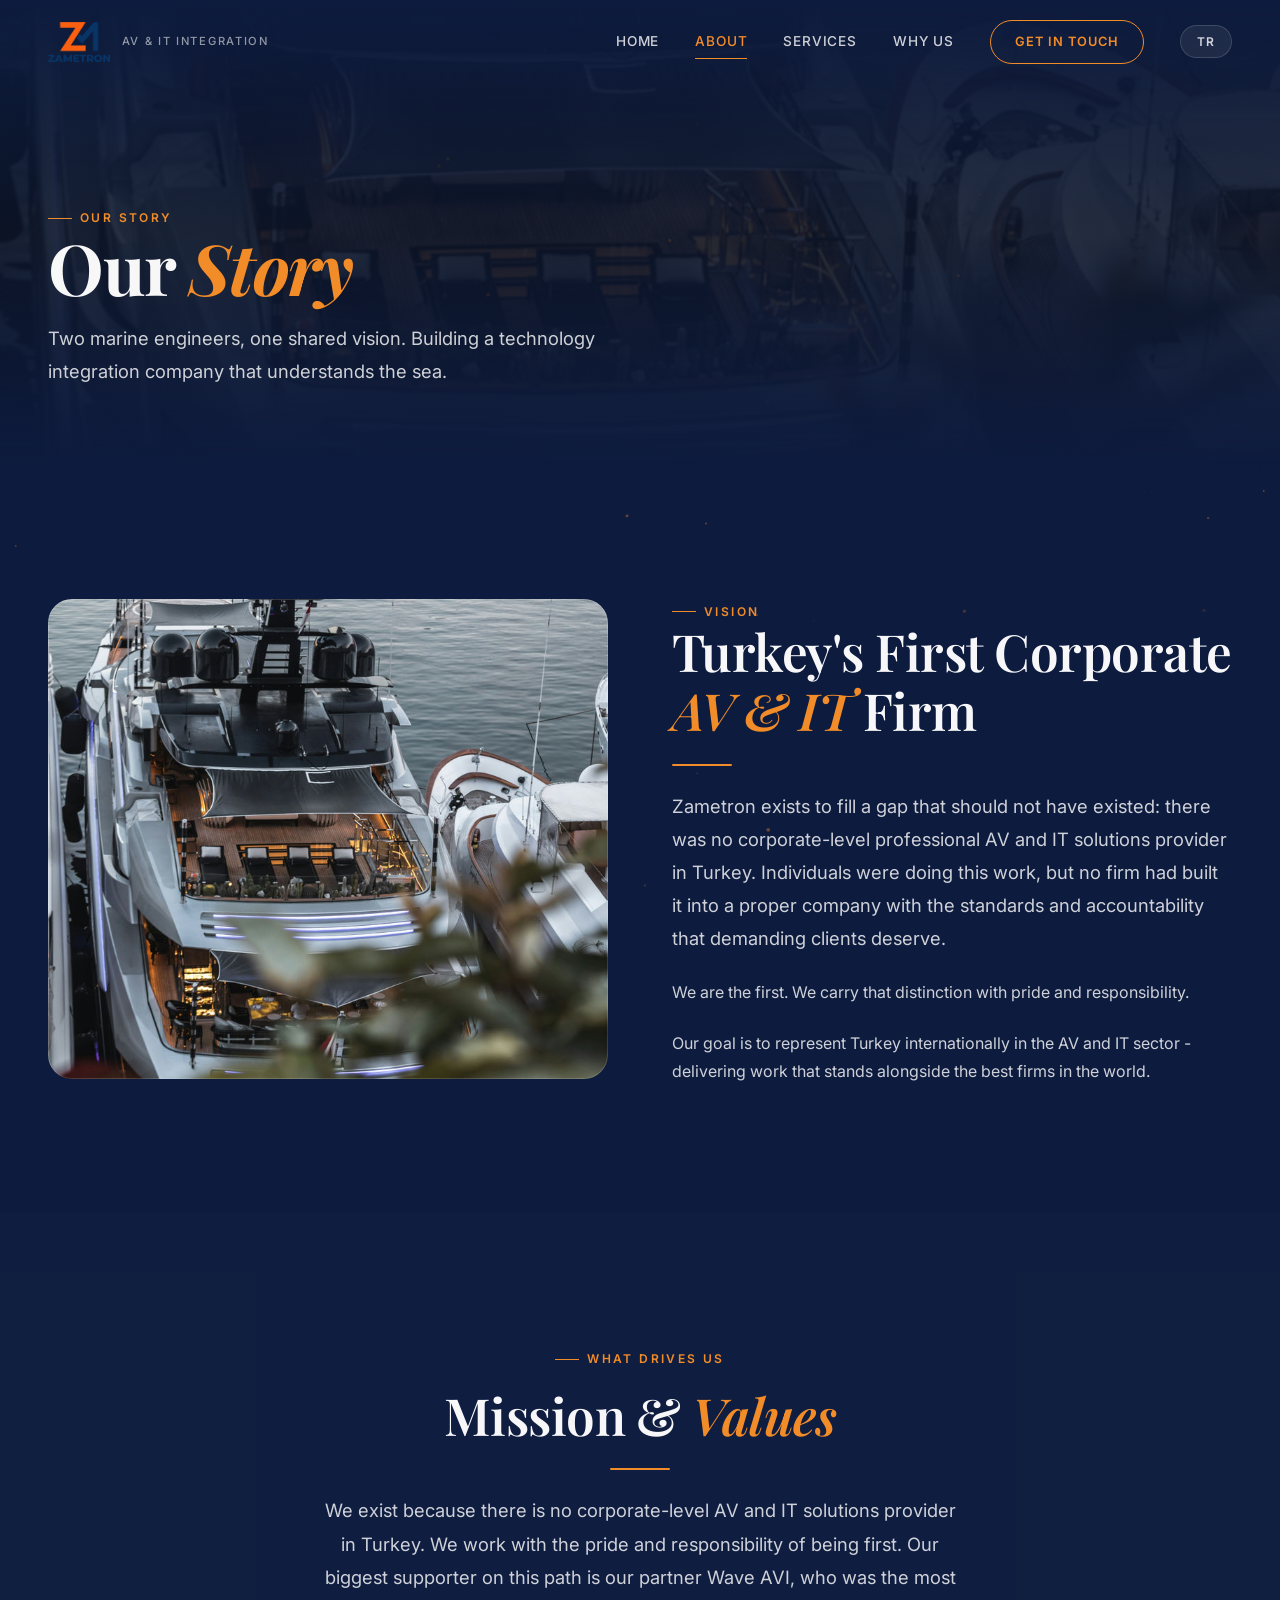
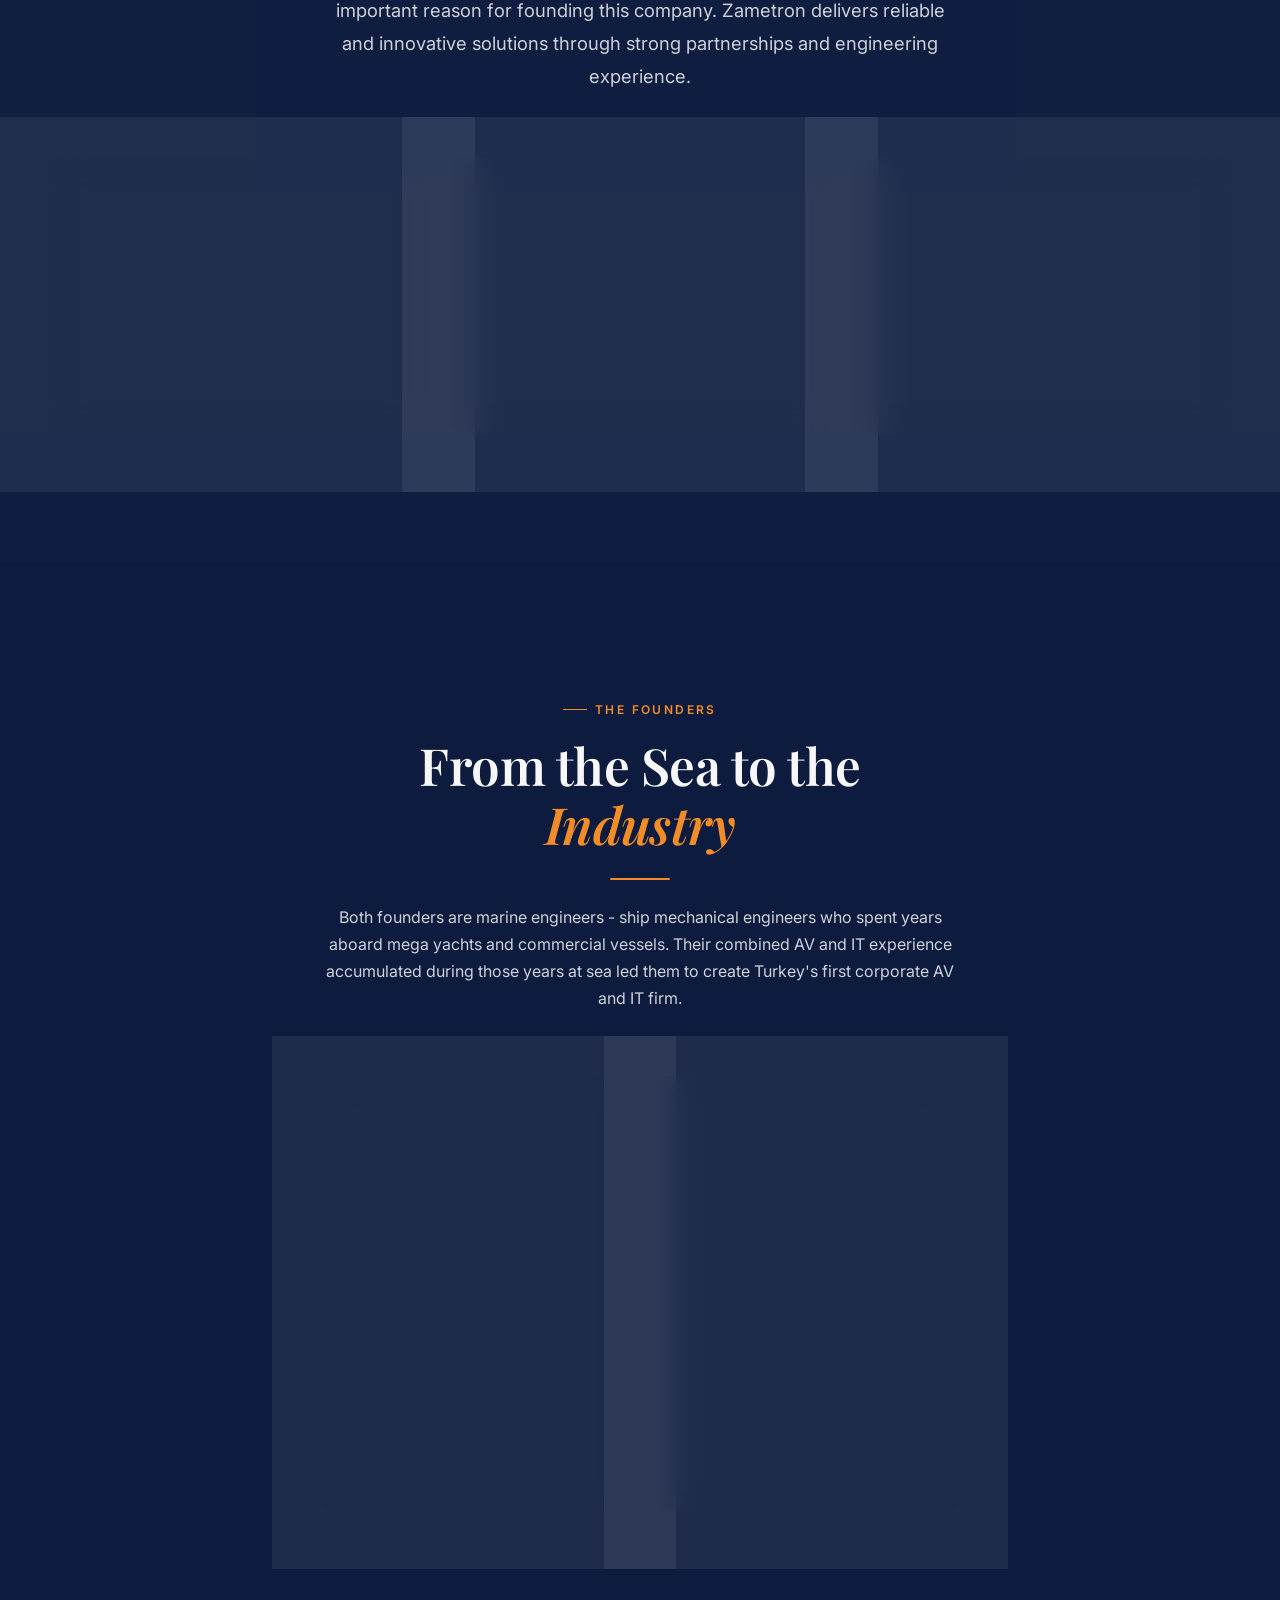
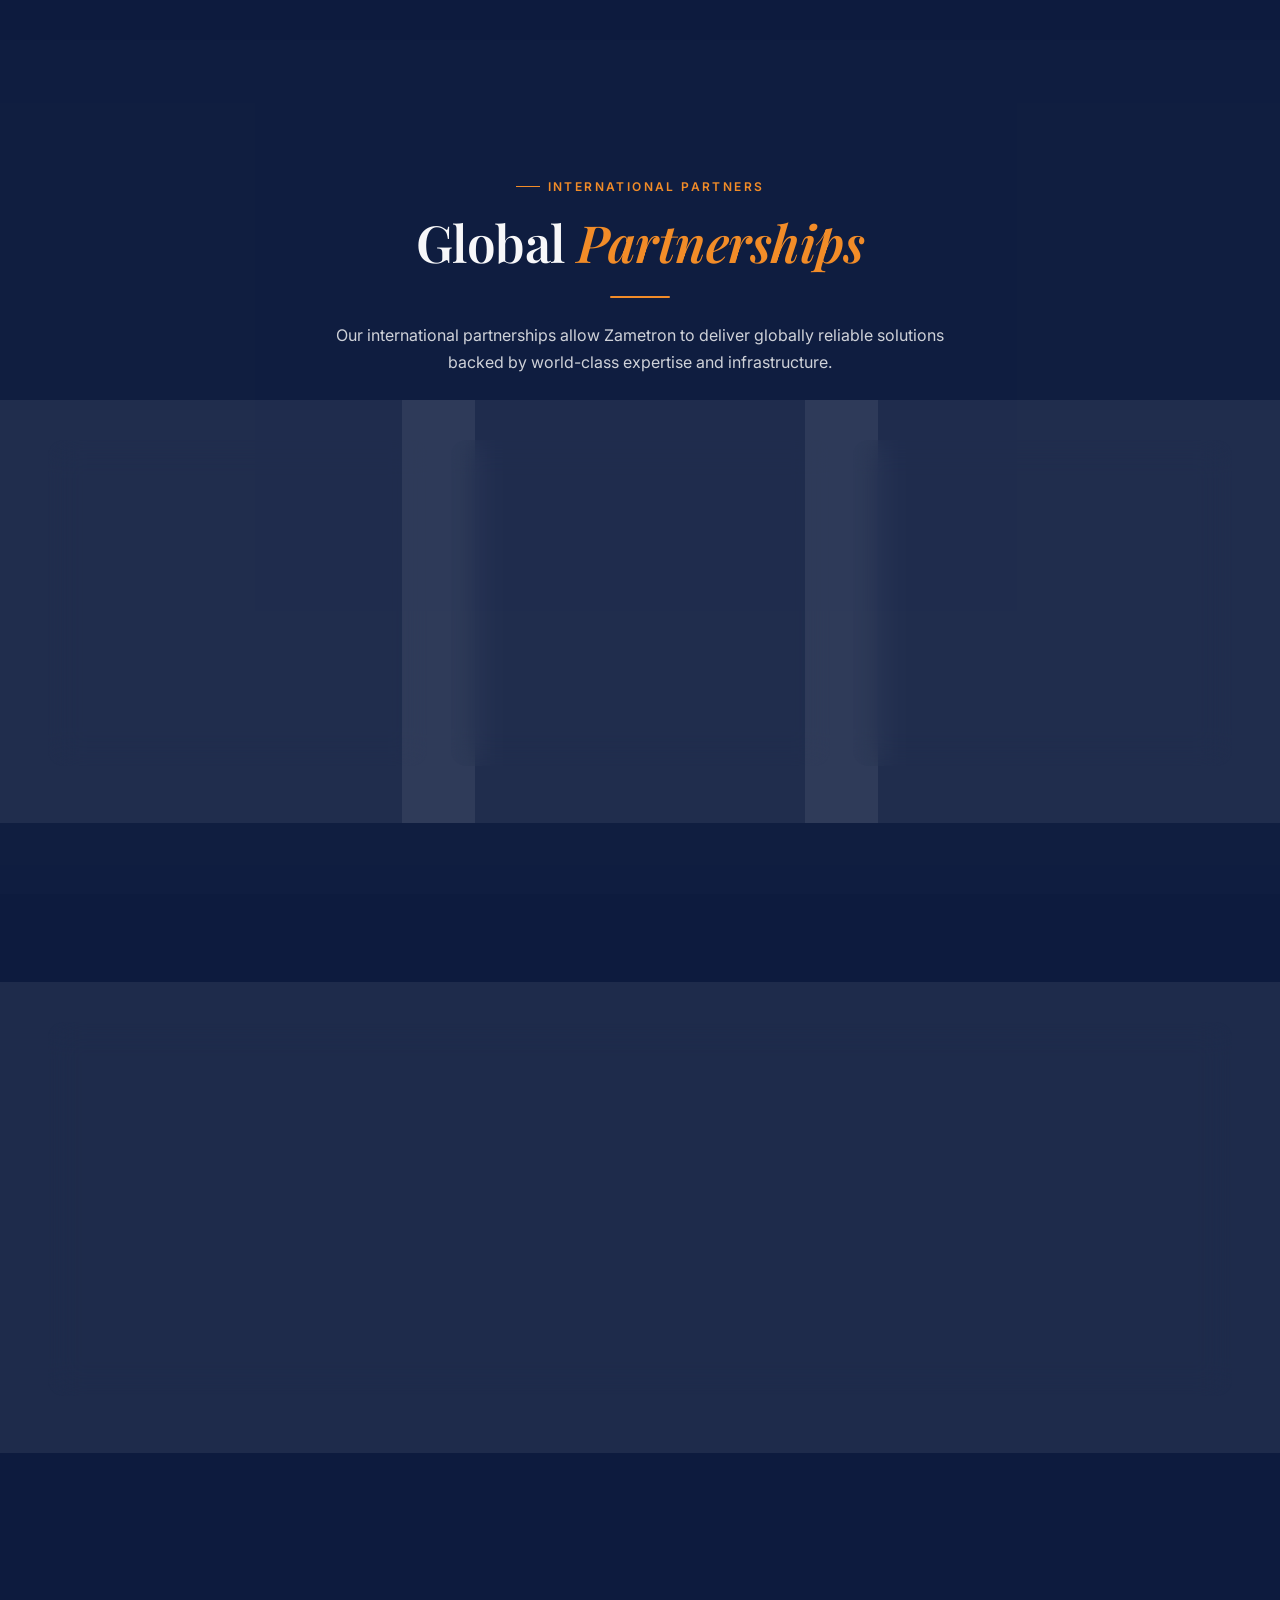
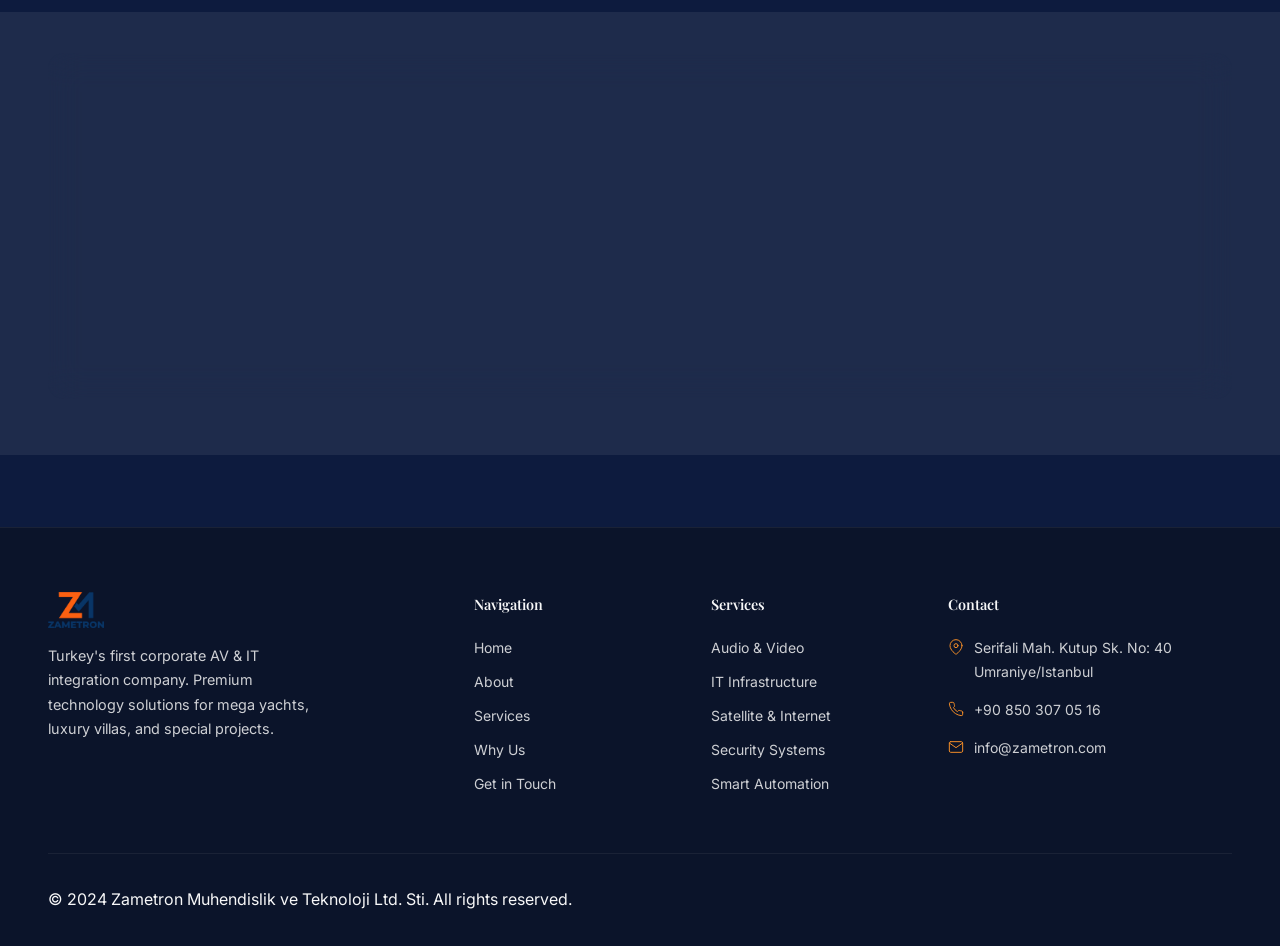
==== commit 243cb9f4: "Ahmet feedback: remove brand certs, add real partners (Wave AVI, MTN, OBEDIO), fix founders (both co" ====
--- a/about.html
+++ b/about.html
@@ -110,18 +110,26 @@
         <div class="section-divider"></div>
         <p class="body-md">Both founders are marine engineers - ship mechanical engineers who spent years aboard mega yachts and commercial vessels. Their combined AV and IT experience accumulated during those years at sea led them to create Turkey's first corporate AV and IT firm.</p>
       </div>
-      <div class="team-grid">
+      <div class="team-grid team-grid--two">
         <div class="glass team-card reveal stagger-1">
-          <div class="team-card__avatar"><img src="images/founder1.jpg" alt="Founding Partner" class="team-card__avatar-img"></div>
-          <h3 class="team-card__name">Founding Partner</h3>
-          <p class="team-card__role">CEO &amp; Chief Engineer</p>
+          <div class="team-card__avatar"><img src="images/founder1.jpg" alt="Co-Founder" class="team-card__avatar-img"></div>
+          <h3 class="team-card__name">Ahmet Kaya</h3>
+          <p class="team-card__role">Co-Founder &amp; CEO</p>
           <p class="team-card__text">Marine engineering background with years of hands-on AV and IT experience across mega yachts and commercial vessels. Co-founder of Turkey's first corporate AV and IT integration company.</p>
+          <a href="https://www.linkedin.com/in/" target="_blank" rel="noopener" class="team-card__linkedin">
+            <svg viewBox="0 0 24 24" fill="currentColor" width="16" height="16"><path d="M20.447 20.452h-3.554v-5.569c0-1.328-.027-3.037-1.852-3.037-1.853 0-2.136 1.445-2.136 2.939v5.667H9.351V9h3.414v1.561h.046c.477-.9 1.637-1.85 3.37-1.85 3.601 0 4.267 2.37 4.267 5.455v6.286zM5.337 7.433a2.062 2.062 0 0 1-2.063-2.065 2.064 2.064 0 1 1 2.063 2.065zm1.782 13.019H3.555V9h3.564v11.452zM22.225 0H1.771C.792 0 0 .774 0 1.729v20.542C0 23.227.792 24 1.771 24h20.451C23.2 24 24 23.227 24 22.271V1.729C24 .774 23.2 0 22.222 0h.003z"/></svg>
+            LinkedIn
+          </a>
         </div>
         <div class="glass team-card reveal stagger-2">
           <div class="team-card__avatar"><img src="images/founder2.jpg" alt="Co-Founder" class="team-card__avatar-img"></div>
-          <h3 class="team-card__name">Co-Founder</h3>
-          <p class="team-card__role">Technical Director</p>
+          <h3 class="team-card__name">Zafer</h3>
+          <p class="team-card__role">Co-Founder &amp; Technical Director</p>
           <p class="team-card__text">Ship mechanical engineer with deep expertise in system integration and network architecture developed through years of work on mega yachts and luxury maritime projects worldwide.</p>
+          <a href="https://www.linkedin.com/in/" target="_blank" rel="noopener" class="team-card__linkedin">
+            <svg viewBox="0 0 24 24" fill="currentColor" width="16" height="16"><path d="M20.447 20.452h-3.554v-5.569c0-1.328-.027-3.037-1.852-3.037-1.853 0-2.136 1.445-2.136 2.939v5.667H9.351V9h3.414v1.561h.046c.477-.9 1.637-1.85 3.37-1.85 3.601 0 4.267 2.37 4.267 5.455v6.286zM5.337 7.433a2.062 2.062 0 0 1-2.063-2.065 2.064 2.064 0 1 1 2.063 2.065zm1.782 13.019H3.555V9h3.564v11.452zM22.225 0H1.771C.792 0 0 .774 0 1.729v20.542C0 23.227.792 24 1.771 24h20.451C23.2 24 24 23.227 24 22.271V1.729C24 .774 23.2 0 22.222 0h.003z"/></svg>
+            LinkedIn
+          </a>
         </div>
       </div>
     </div>
@@ -135,16 +143,33 @@
         <div class="section-divider"></div>
         <p class="body-md">Our international partnerships allow Zametron to deliver globally reliable solutions backed by world-class expertise and infrastructure.</p>
       </div>
-      <div class="values-grid">
+      <div class="values-grid values-grid--three">
         <div class="glass value-card reveal stagger-1">
-          <span class="value-card__icon"><svg width="32" height="32" viewBox="0 0 24 24" fill="none" stroke="currentColor" stroke-width="1.5" stroke-linecap="round" stroke-linejoin="round"><circle cx="12" cy="12" r="10"/><line x1="2" y1="12" x2="22" y2="12"/><path d="M12 2a15.3 15.3 0 0 1 4 10 15.3 15.3 0 0 1-4 10 15.3 15.3 0 0 1-4-10 15.3 15.3 0 0 1 4-10z"/></svg></span>
+          <span class="value-card__icon"><img src="images/partner-waveavi.png" alt="Wave AVI" style="width:48px;height:auto;"></span>
+          <h3 class="value-card__title">Wave AVI</h3>
+          <p class="value-card__text">Our founding partner and the most important inspiration behind Zametron. A pioneering AV integration firm with worldwide experience in mega yacht and luxury projects, with offices in London, Netherlands, Phuket, and Singapore.</p>
+          <div class="partner-card__links" style="margin-top: 12px;">
+            <a href="https://waveavi.com" target="_blank" rel="noopener" class="partner-card__link">waveavi.com</a>
+            <a href="https://www.linkedin.com/company/wave-avi/" target="_blank" rel="noopener" class="partner-card__link partner-card__link--li">LinkedIn</a>
+          </div>
+        </div>
+        <div class="glass value-card reveal stagger-2">
+          <span class="value-card__icon"><div style="font-family: var(--font-display); font-size: 1.8rem; font-weight: 700; color: var(--gold);">MTN</div></span>
           <h3 class="value-card__title">MTN Satellite Communications</h3>
-          <p class="value-card__text">Leading global satellite and hybrid connectivity provider for maritime, yachting, offshore, and corporate sectors. Combines Starlink (LEO), traditional VSAT, and 4G/5G networks with automatic failover for high-performance, uninterrupted internet infrastructure worldwide. Advanced network management platforms optimize bandwidth, maintain connectivity continuity, and guarantee secure data transmission.</p>
-        </div>
-        <div class="glass value-card reveal stagger-2">
-          <span class="value-card__icon"><svg width="32" height="32" viewBox="0 0 24 24" fill="none" stroke="currentColor" stroke-width="1.5" stroke-linecap="round" stroke-linejoin="round"><path d="M17 21v-2a4 4 0 0 0-4-4H5a4 4 0 0 0-4 4v2"/><circle cx="9" cy="7" r="4"/><path d="M23 21v-2a4 4 0 0 0-3-3.87"/><path d="M16 3.13a4 4 0 0 1 0 7.75"/></svg></span>
-          <h3 class="value-card__title">Wave AVI</h3>
-          <p class="value-card__text">Our founding partner and the most important inspiration behind Zametron. We met Wave AVI while working on mega yachts and their support and guidance made this company possible. Wave AVI is a pioneering firm with worldwide experience in mega yacht and luxury projects, with offices in London, Netherlands, Phuket, and Singapore. Through this partnership, Zametron delivers globally reliable and innovative AV and IT solutions.</p>
+          <p class="value-card__text">Leading global satellite and hybrid connectivity provider for maritime, yachting, offshore, and corporate sectors. Our connectivity backbone for Starlink Maritime solutions.</p>
+          <div class="partner-card__links" style="margin-top: 12px;">
+            <a href="https://www.mtnsat.com" target="_blank" rel="noopener" class="partner-card__link">mtnsat.com</a>
+            <a href="https://www.linkedin.com/company/mtn-satellite-communications/" target="_blank" rel="noopener" class="partner-card__link partner-card__link--li">LinkedIn</a>
+          </div>
+        </div>
+        <div class="glass value-card reveal stagger-3">
+          <span class="value-card__icon"><img src="images/partner-obedio.svg" alt="OBEDIO" style="width:48px;height:auto;filter:brightness(0) invert(1);"></span>
+          <h3 class="value-card__title">OBEDIO</h3>
+          <p class="value-card__text">Smart crew call and butler call system for superyachts, luxury villas, and private estates. Voice-to-text service button with 100+ language translation for seamless guest-staff communication.</p>
+          <div class="partner-card__links" style="margin-top: 12px;">
+            <a href="https://obedio.de" target="_blank" rel="noopener" class="partner-card__link">obedio.de</a>
+            <a href="https://www.linkedin.com/company/obedio" target="_blank" rel="noopener" class="partner-card__link partner-card__link--li">LinkedIn</a>
+          </div>
         </div>
       </div>
     </div>
--- a/style.css
+++ b/style.css
@@ -252,6 +252,14 @@
   height: 40px;
   width: auto;
   transition: transform 0.3s var(--ease-spring);
+}
+@media (max-width: 400px) {
+  .nav__logo-img {
+    height: 30px;
+  }
+  .nav__logo-tagline {
+    font-size: 0.6rem;
+  }
 }
 
 .nav__logo:hover .nav__logo-img {
@@ -667,6 +675,24 @@
   margin: 0 auto;
   padding: 0 clamp(20px, 4vw, 48px);
   padding-top: 120px;
+}
+@media (max-width: 600px) {
+  .hero__content {
+    padding-top: 100px;
+  }
+  .hero__actions {
+    flex-direction: column;
+    width: 100%;
+  }
+  .hero__actions .btn {
+    width: 100%;
+    justify-content: center;
+  }
+}
+@media (max-width: 400px) {
+  .hero__content {
+    padding-top: 80px;
+  }
 }
 
 .hero__label {
@@ -810,6 +836,18 @@
     gap: 24px 16px;
   }
 }
+@media (max-width: 400px) {
+  .hero__stats-inner {
+    grid-template-columns: 1fr;
+    padding: 24px 16px;
+  }
+  .stat__number {
+    font-size: 1.6rem;
+  }
+  .stat__label {
+    font-size: 0.7rem;
+  }
+}
 
 /* =========================================================
    Mini Hero (Interior Pages)
@@ -1137,6 +1175,189 @@
 @media (max-width: 600px) {
   .cta-banner {
     padding: 48px 24px;
+  }
+  .emergency-cta {
+    padding: 32px 20px;
+  }
+}
+@media (max-width: 400px) {
+  .cta-banner {
+    padding: 36px 16px;
+  }
+}
+
+/* =========================================================
+   Brochure Section
+   ========================================================= */
+
+.brochure-grid {
+  display: flex;
+  justify-content: center;
+  gap: 24px;
+}
+
+.brochure-card {
+  padding: 40px 32px;
+  text-align: center;
+  max-width: 560px;
+  width: 100%;
+  transition: all 0.4s var(--ease-out-expo);
+}
+
+.brochure-card:hover {
+  transform: translateY(-4px);
+  border-color: var(--glass-border-hover);
+}
+
+.brochure-card__icon {
+  width: 56px;
+  height: 56px;
+  border-radius: var(--radius-sm);
+  background: var(--teal-dim);
+  display: flex;
+  align-items: center;
+  justify-content: center;
+  margin: 0 auto 20px;
+  color: var(--teal);
+}
+
+.brochure-card__icon svg {
+  width: 28px;
+  height: 28px;
+}
+
+.brochure-card__title {
+  font-family: var(--font-display);
+  font-size: 1.2rem;
+  font-weight: 600;
+  margin-bottom: 12px;
+}
+
+.brochure-card__text {
+  font-size: 0.9rem;
+  color: var(--text-secondary);
+  line-height: 1.6;
+  max-width: 440px;
+  margin: 0 auto 24px;
+}
+
+.brochure-card__langs {
+  display: flex;
+  flex-wrap: wrap;
+  gap: 12px;
+  justify-content: center;
+}
+
+.brochure-card__langs .btn {
+  padding: 12px 24px;
+  font-size: 0.8rem;
+  gap: 8px;
+}
+
+@media (max-width: 480px) {
+  .brochure-card {
+    padding: 32px 20px;
+  }
+  .brochure-card__langs {
+    flex-direction: column;
+    align-items: center;
+  }
+  .brochure-card__langs .btn {
+    width: 100%;
+    justify-content: center;
+  }
+}
+
+/* =========================================================
+   Partner Cards
+   ========================================================= */
+
+.partner-cards {
+  display: grid;
+  grid-template-columns: repeat(3, 1fr);
+  gap: 24px;
+}
+
+.partner-card {
+  padding: 40px 28px;
+  text-align: center;
+  transition: all 0.4s var(--ease-out-expo);
+}
+
+.partner-card:hover {
+  transform: translateY(-4px);
+  border-color: var(--glass-border-hover);
+}
+
+.partner-card__logo {
+  height: 48px;
+  width: auto;
+  margin: 0 auto 16px;
+  object-fit: contain;
+}
+
+.partner-card__logo--obedio {
+  height: 40px;
+  filter: brightness(0) invert(1);
+}
+
+.partner-card__logo-text {
+  font-family: var(--font-display);
+  font-size: 2rem;
+  font-weight: 700;
+  color: var(--gold);
+  margin-bottom: 8px;
+  letter-spacing: 0.05em;
+}
+
+.partner-card__name {
+  font-family: var(--font-display);
+  font-size: 1.1rem;
+  font-weight: 600;
+  margin-bottom: 10px;
+}
+
+.partner-card__text {
+  font-size: 0.85rem;
+  color: var(--text-secondary);
+  line-height: 1.6;
+  margin-bottom: 18px;
+}
+
+.partner-card__links {
+  display: flex;
+  gap: 12px;
+  justify-content: center;
+  flex-wrap: wrap;
+}
+
+.partner-card__link {
+  font-size: 0.8rem;
+  font-weight: 500;
+  color: var(--teal);
+  padding: 6px 16px;
+  border: 1px solid var(--glass-border);
+  border-radius: 100px;
+  transition: all 0.3s ease;
+}
+
+.partner-card__link:hover {
+  border-color: var(--teal);
+  background: var(--teal-dim);
+}
+
+.partner-card__link--li {
+  color: var(--gold);
+}
+
+.partner-card__link--li:hover {
+  border-color: var(--gold);
+  background: var(--gold-dim);
+}
+
+@media (max-width: 768px) {
+  .partner-cards {
+    grid-template-columns: 1fr;
   }
 }
 
@@ -1623,6 +1844,12 @@
 .map-placeholder {
   width: 100%;
   height: 320px;
+}
+@media (max-width: 600px) {
+  .map-placeholder {
+    height: 200px;
+  }
+}
   border-radius: var(--radius-md);
   background: var(--glass-bg);
   border: 1px solid var(--glass-border);
@@ -1898,6 +2125,12 @@
   display: grid;
   grid-template-columns: repeat(3, 1fr);
   gap: 24px;
+}
+
+.team-grid--two {
+  grid-template-columns: repeat(2, 1fr);
+  max-width: 640px;
+  margin: 0 auto;
 }
 
 .team-card {
@@ -1955,6 +2188,25 @@
   font-size: 0.85rem;
   color: var(--text-secondary);
   line-height: 1.6;
+  margin-bottom: 16px;
+}
+
+.team-card__linkedin {
+  display: inline-flex;
+  align-items: center;
+  gap: 6px;
+  font-size: 0.8rem;
+  font-weight: 500;
+  color: var(--gold);
+  padding: 8px 16px;
+  border: 1px solid var(--glass-border);
+  border-radius: 100px;
+  transition: all 0.3s ease;
+}
+
+.team-card__linkedin:hover {
+  border-color: var(--gold);
+  background: var(--gold-dim);
 }
 
 @media (max-width: 768px) {
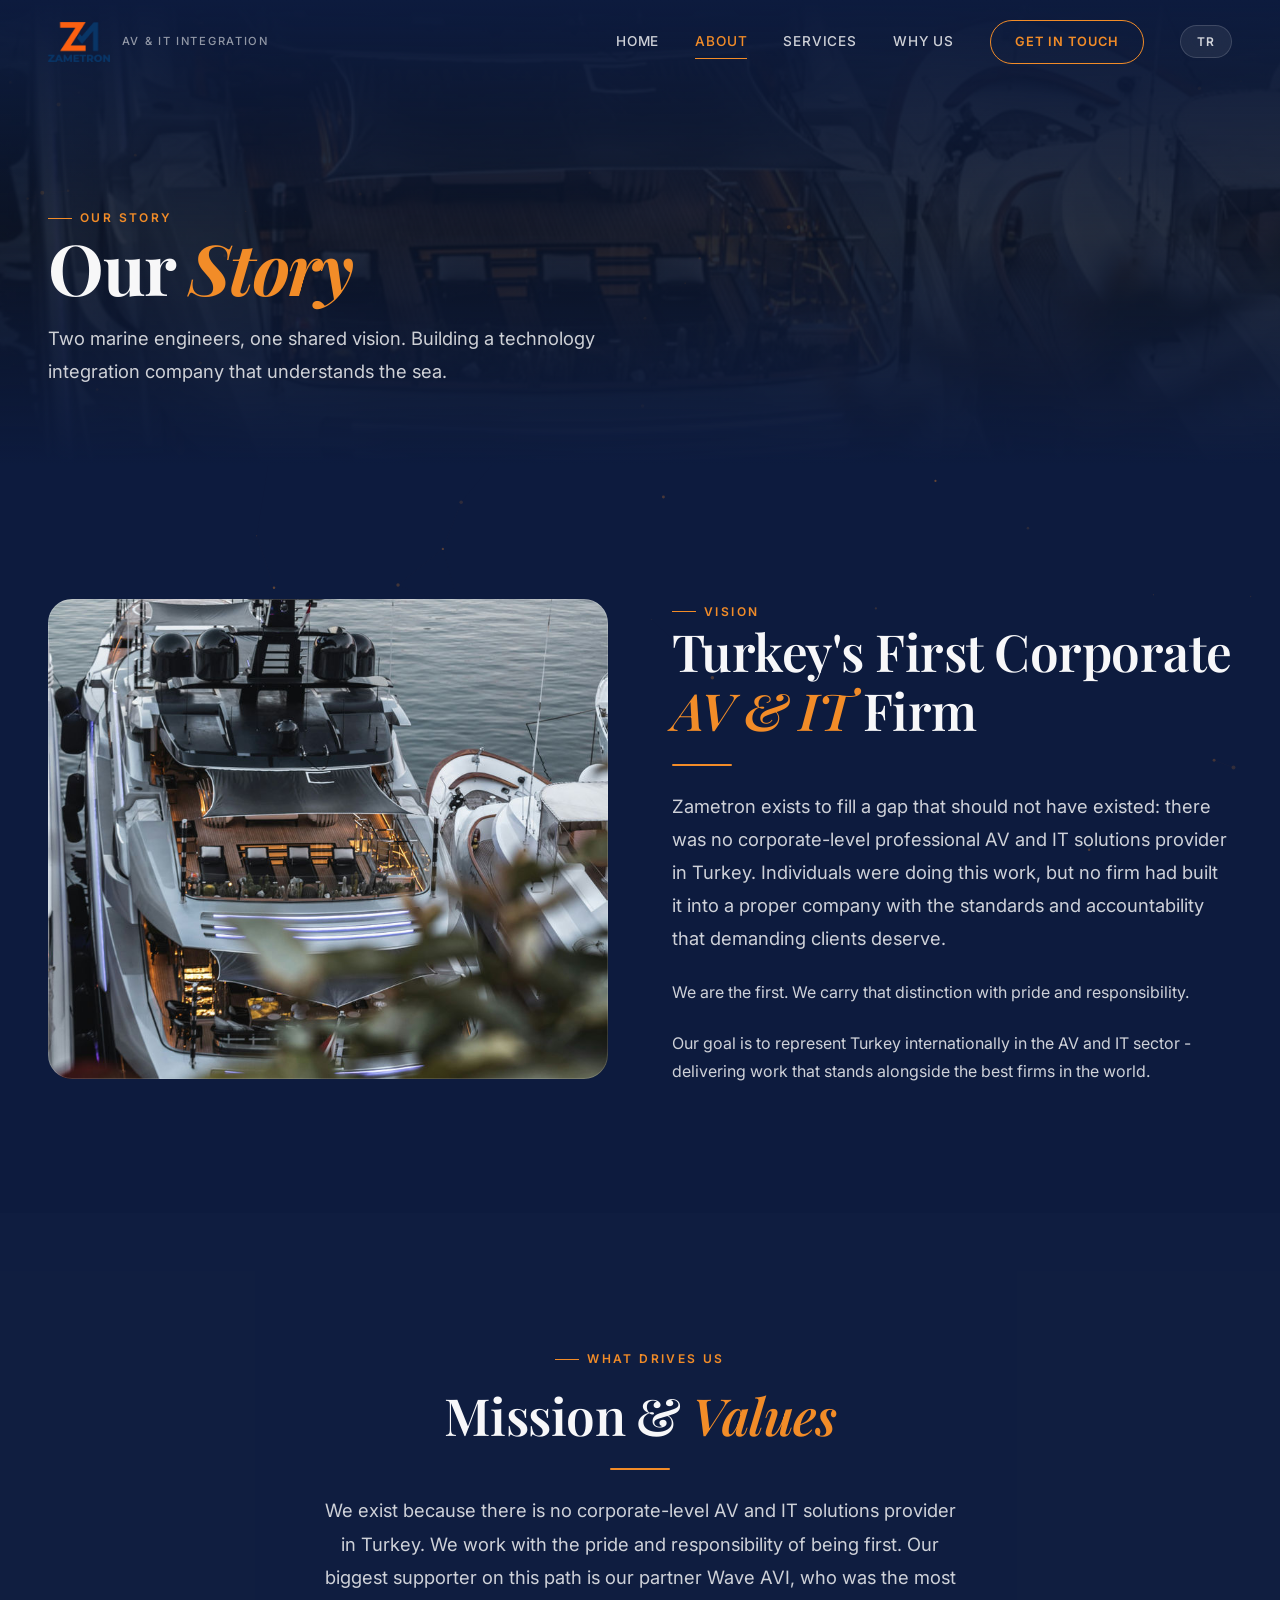
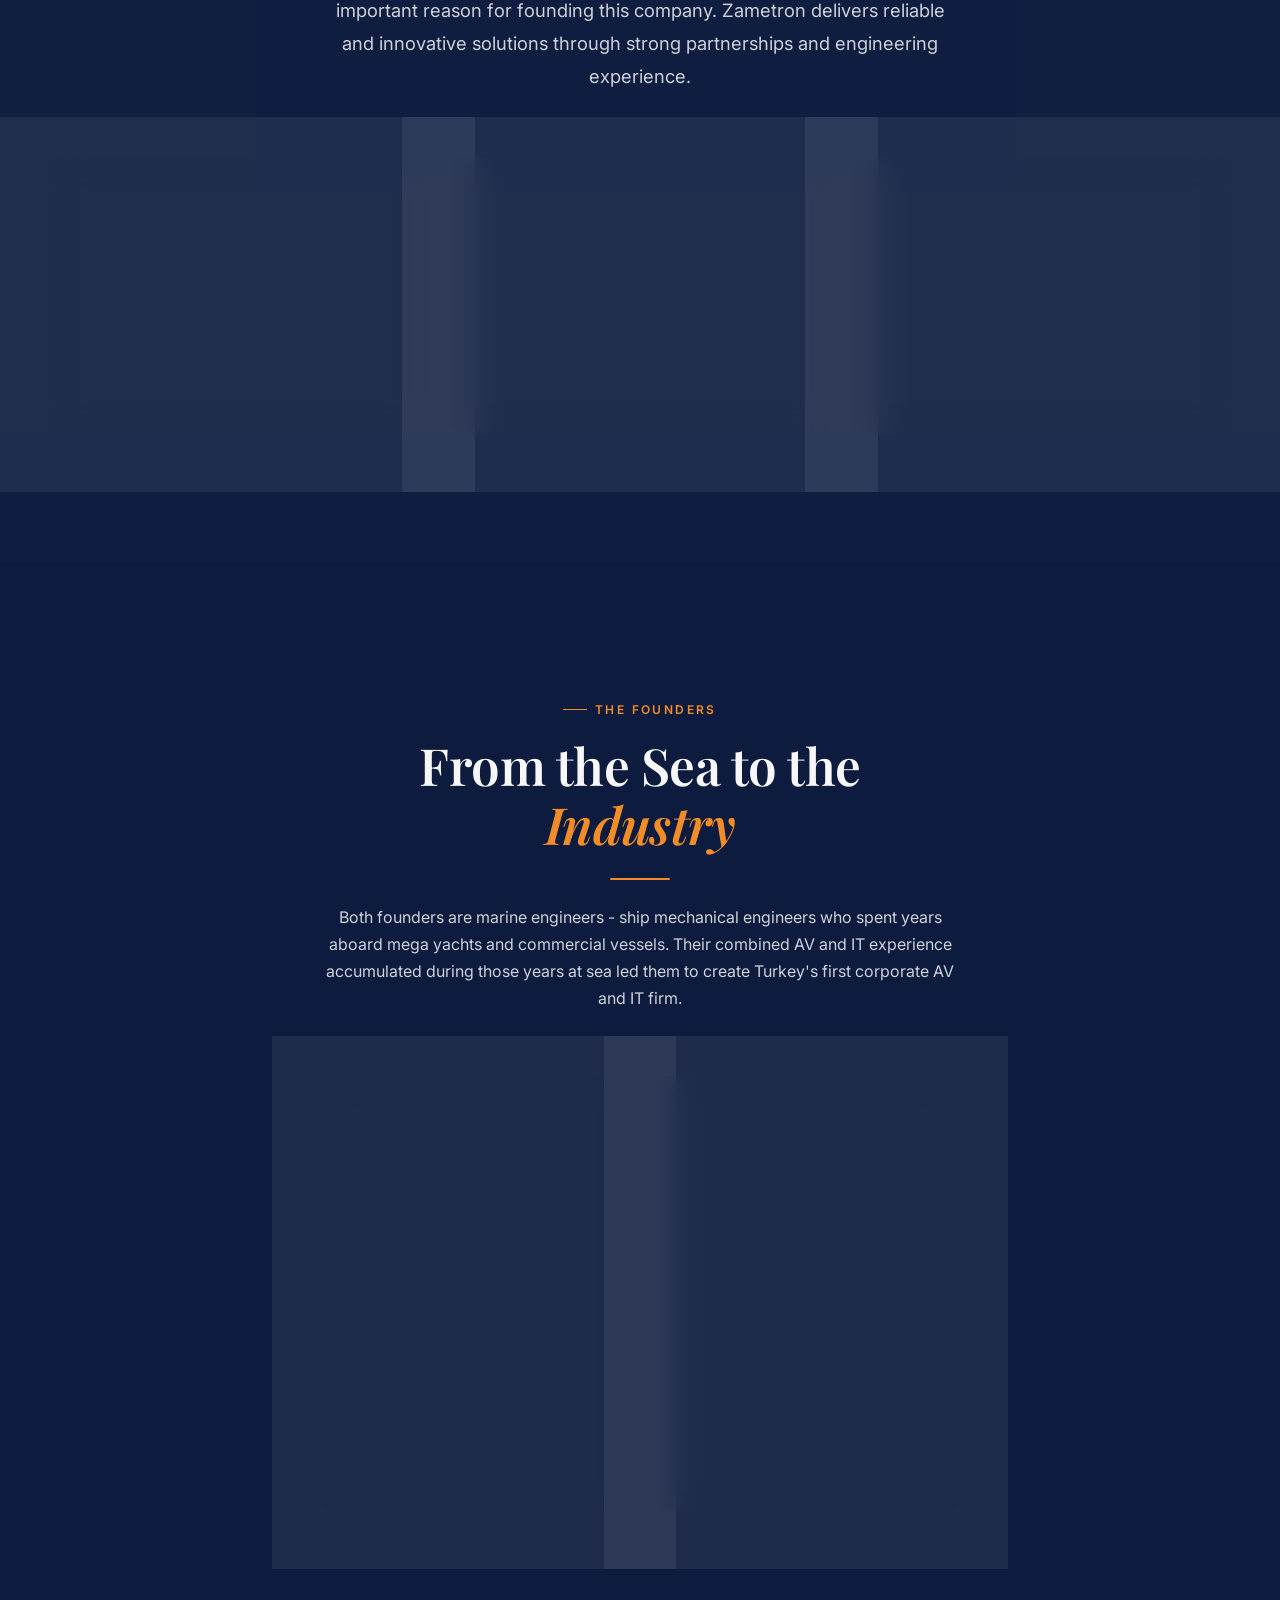
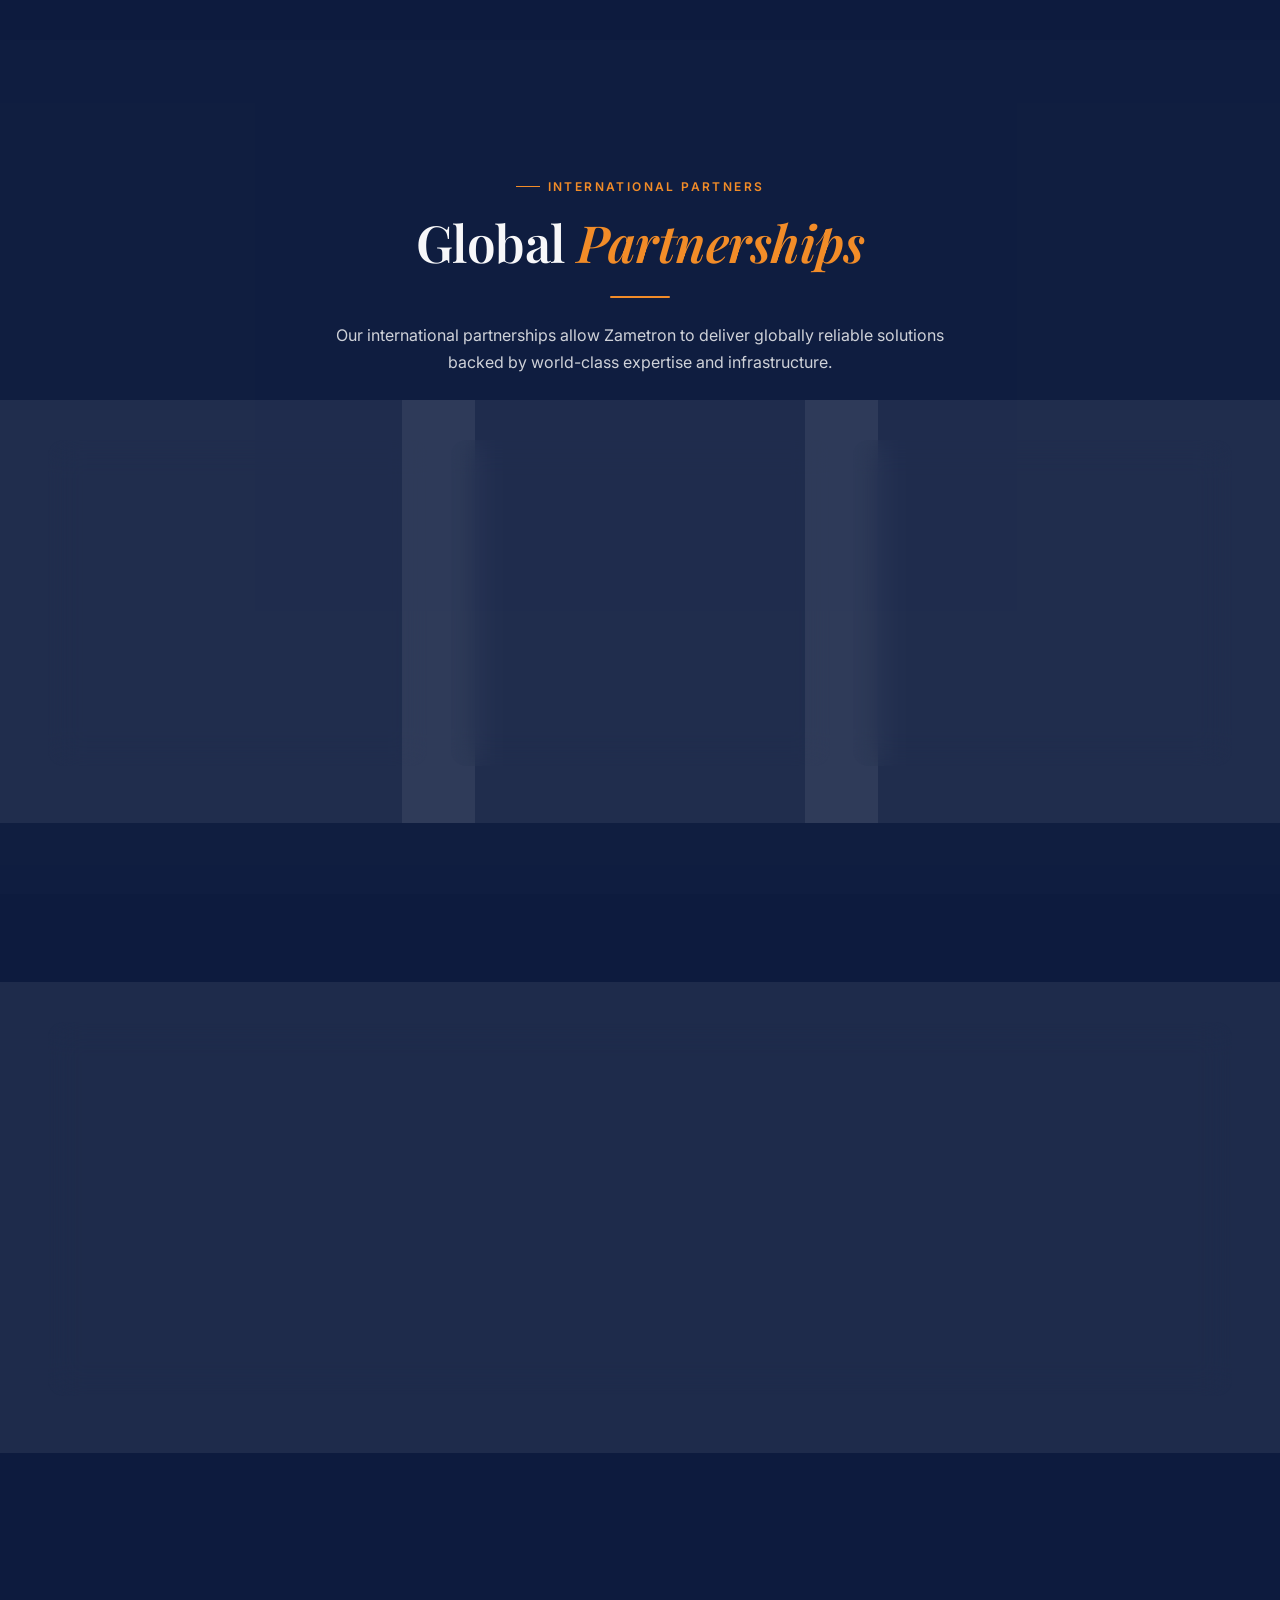
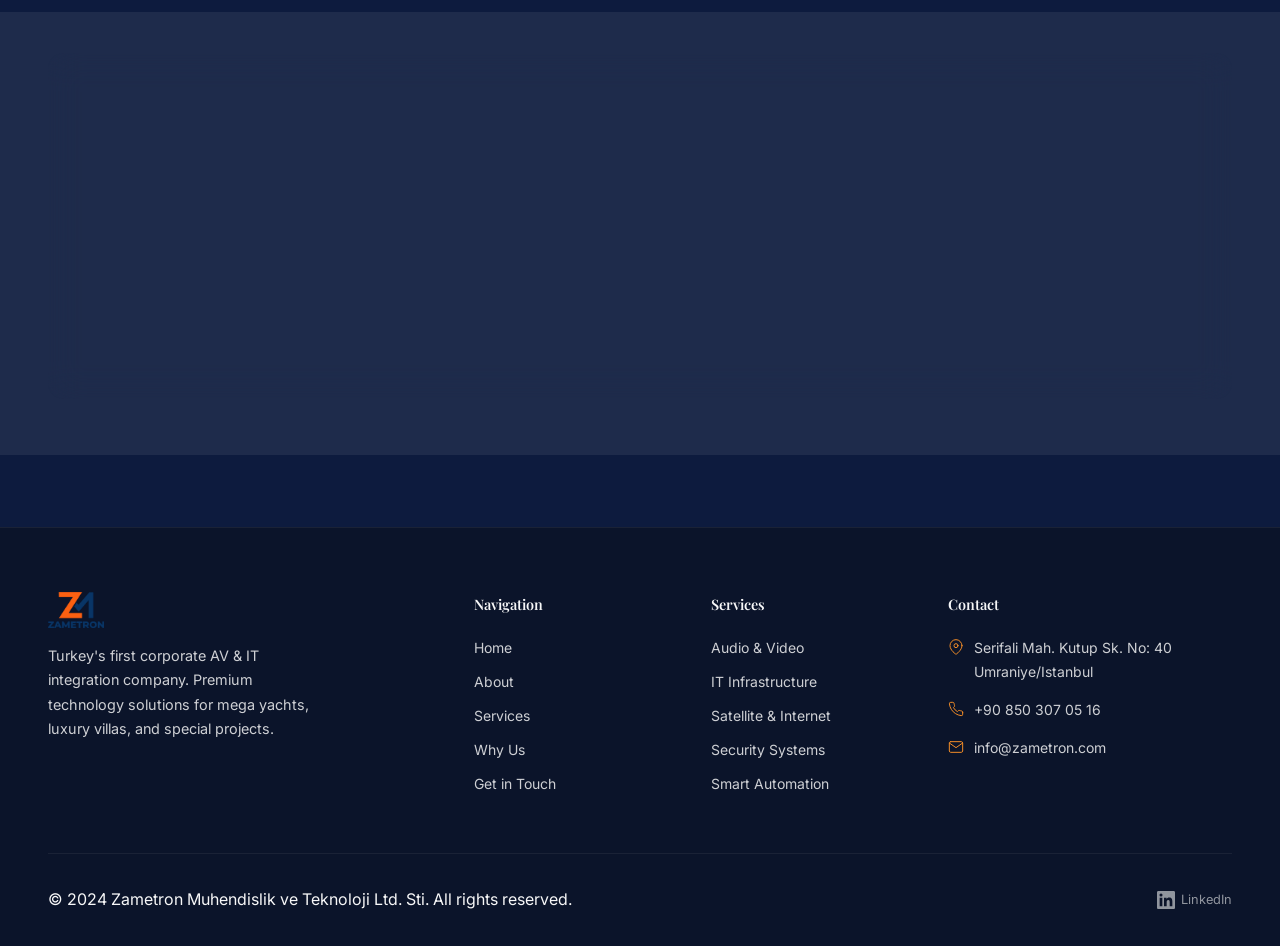
==== commit 217d700e: "add Zametron company LinkedIn to footer" ====
--- a/about.html
+++ b/about.html
@@ -238,6 +238,10 @@
       </div>
       <div class="footer__bottom">
         <p data-i18n="footer.copyright">&copy; 2024 Zametron Muhendislik ve Teknoloji Ltd. Sti. All rights reserved.</p>
+        <a href="https://www.linkedin.com/company/zametrontech" target="_blank" rel="noopener" class="footer__linkedin" aria-label="Zametron on LinkedIn">
+          <svg viewBox="0 0 24 24" fill="currentColor" width="18" height="18"><path d="M20.447 20.452h-3.554v-5.569c0-1.328-.027-3.037-1.852-3.037-1.853 0-2.136 1.445-2.136 2.939v5.667H9.351V9h3.414v1.561h.046c.477-.9 1.637-1.85 3.37-1.85 3.601 0 4.267 2.37 4.267 5.455v6.286zM5.337 7.433a2.062 2.062 0 0 1-2.063-2.065 2.064 2.064 0 1 1 2.063 2.065zm1.782 13.019H3.555V9h3.564v11.452zM22.225 0H1.771C.792 0 0 .774 0 1.729v20.542C0 23.227.792 24 1.771 24h20.451C23.2 24 24 23.227 24 22.271V1.729C24 .774 23.2 0 22.222 0h.003z"/></svg>
+          LinkedIn
+        </a>
       </div>
     </div>
   </footer>
--- a/style.css
+++ b/style.css
@@ -1951,6 +1951,19 @@
   gap: 16px;
 }
 
+.footer__linkedin {
+  display: inline-flex;
+  align-items: center;
+  gap: 6px;
+  font-size: 0.8rem;
+  color: var(--text-muted);
+  transition: color 0.3s ease;
+}
+
+.footer__linkedin:hover {
+  color: var(--gold);
+}
+
 .footer__copy {
   font-size: 0.8rem;
   color: var(--text-muted);
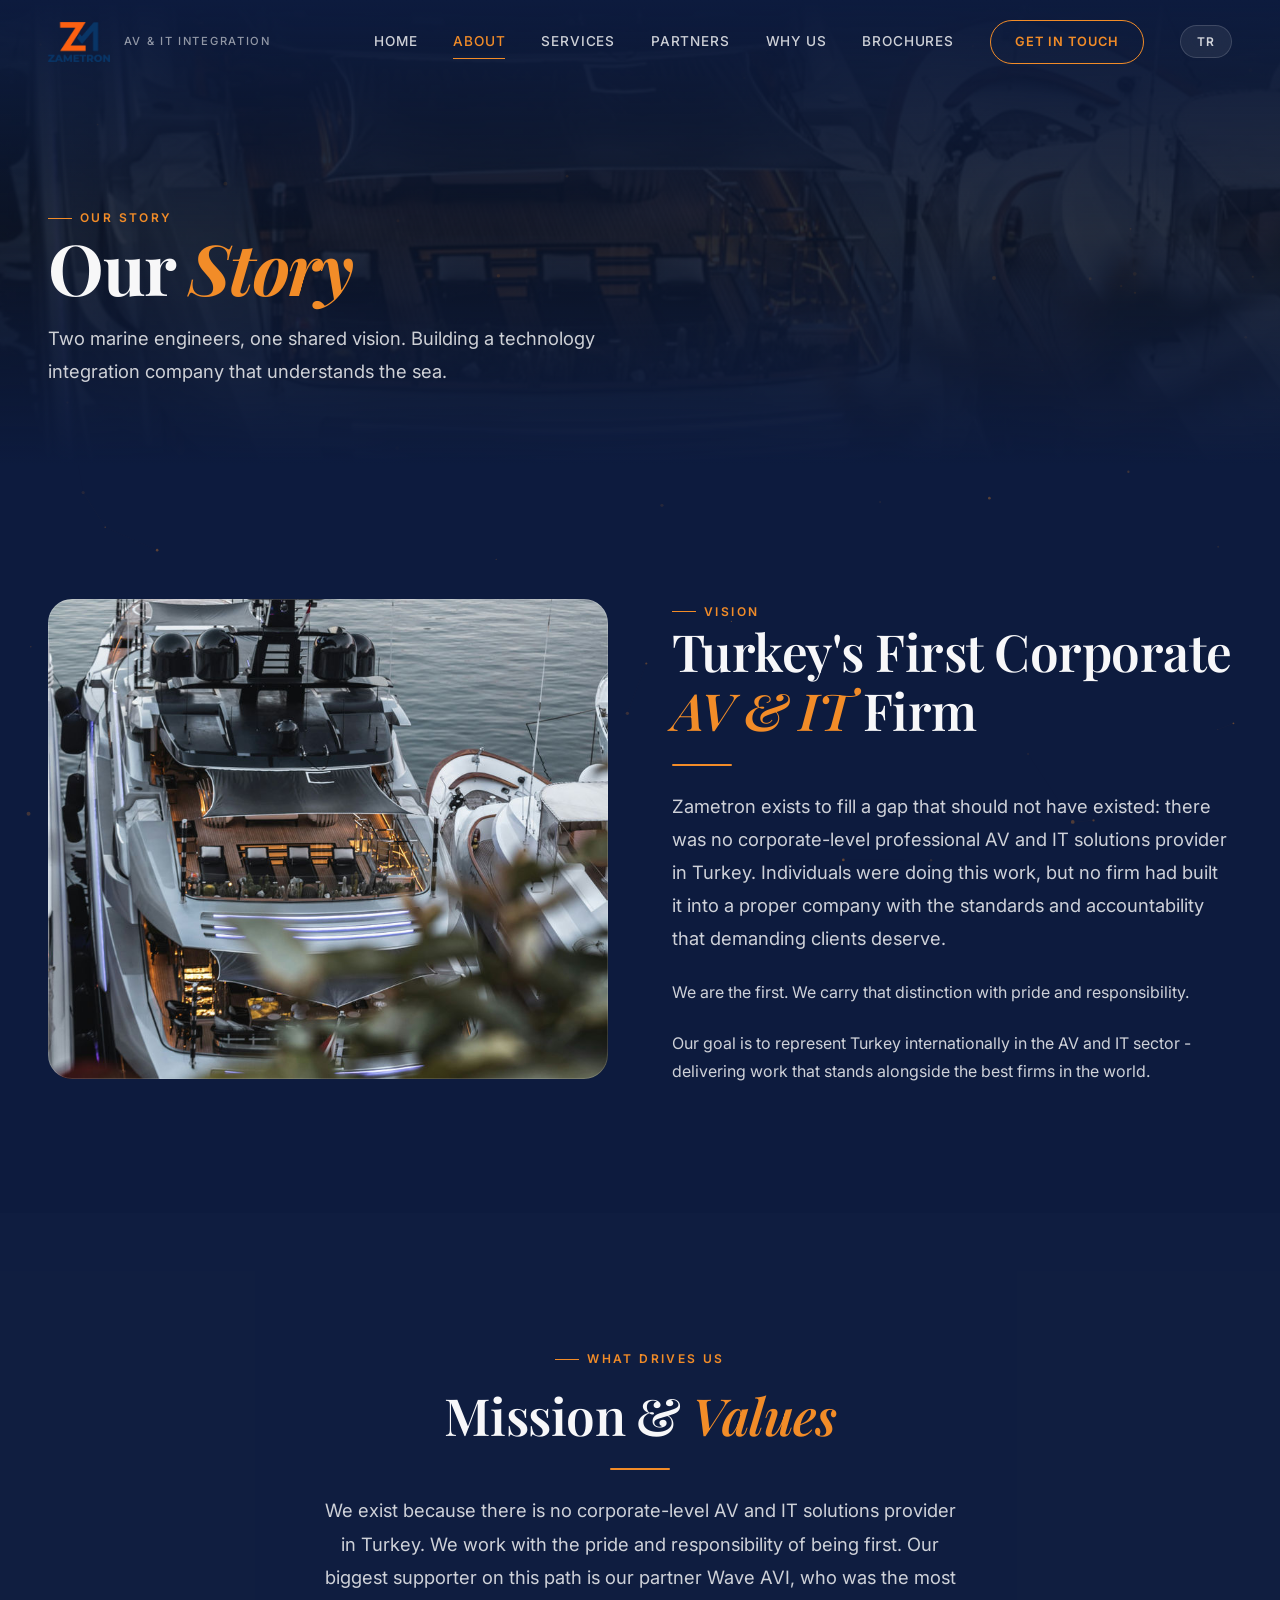
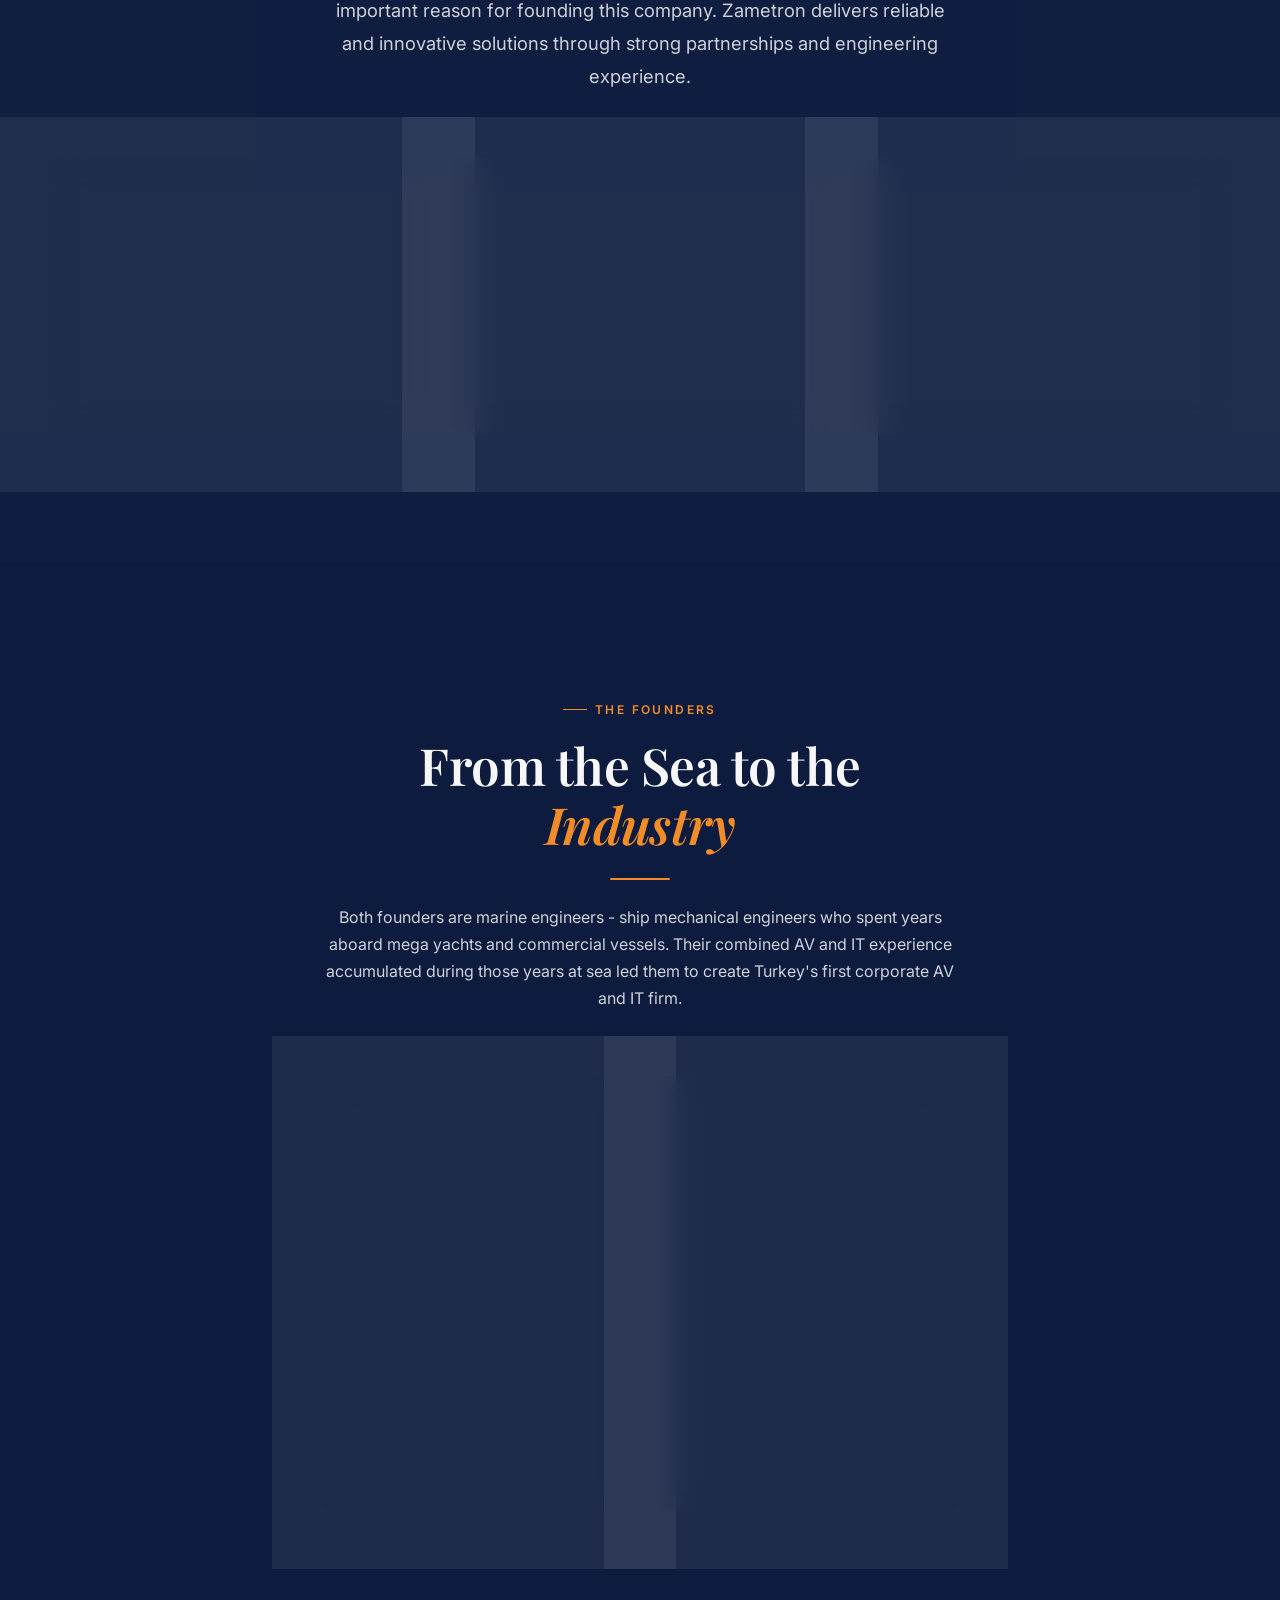
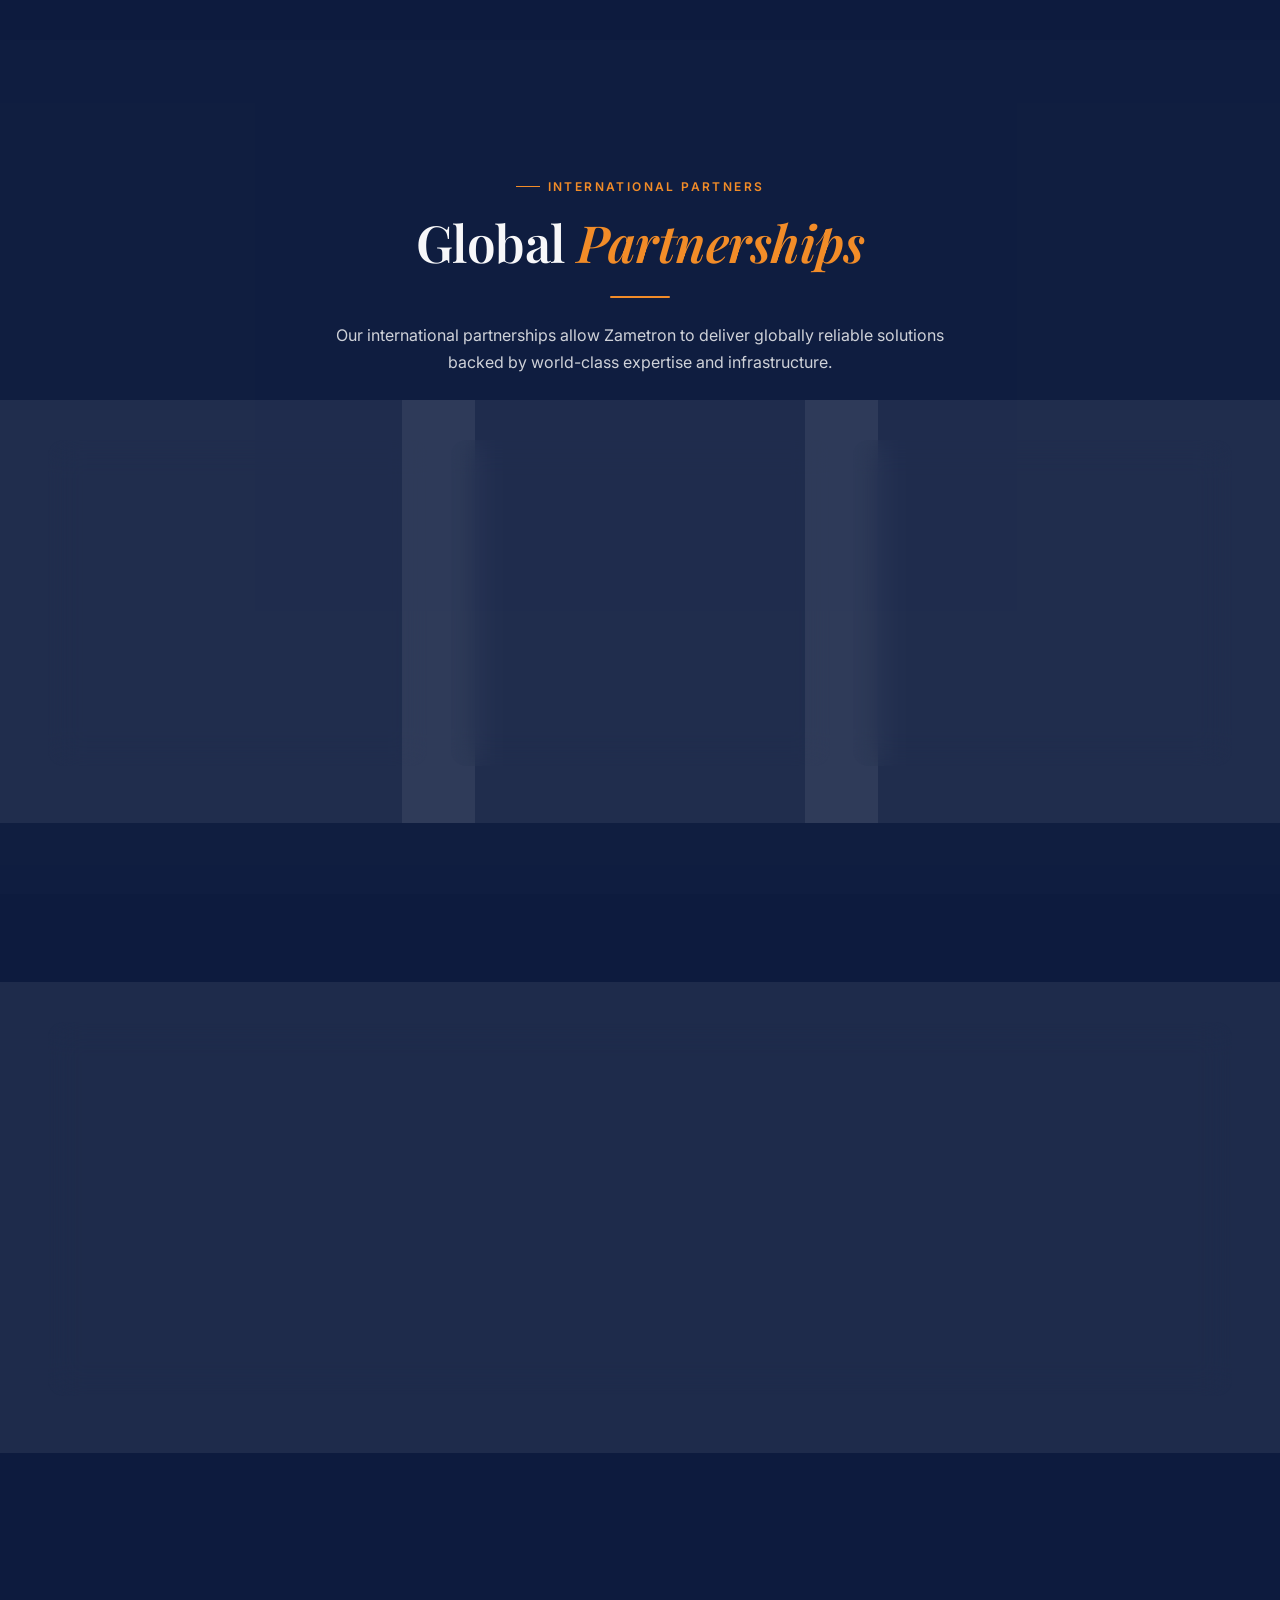
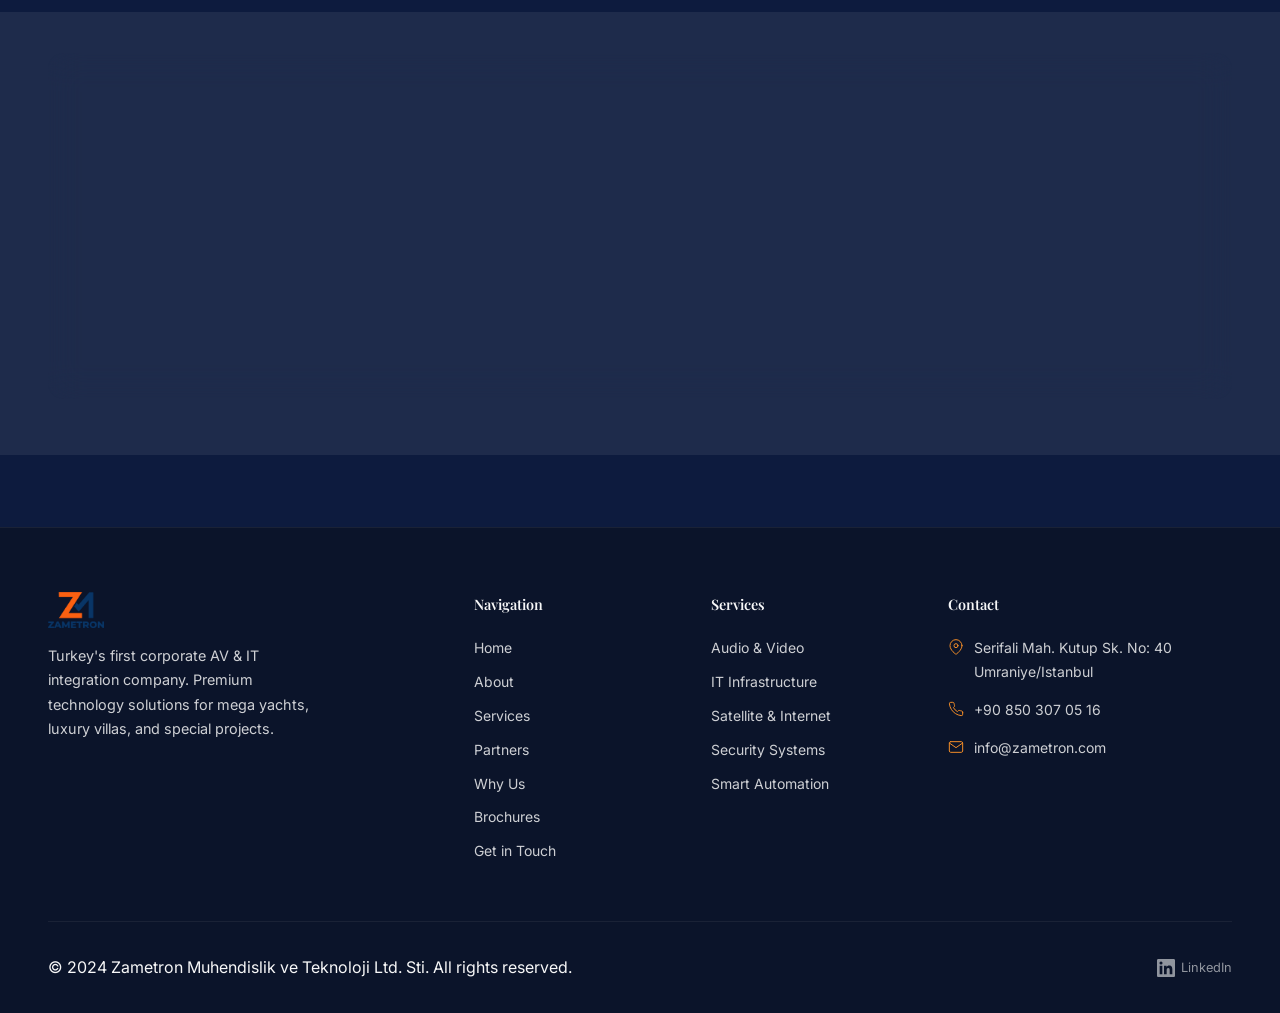
==== commit f5e42961: "add Partners and Brochures pages, update nav on all pages" ====
--- a/about.html
+++ b/about.html
@@ -32,7 +32,9 @@
         <a href="index.html" class="nav__link" data-i18n="nav.home">Home</a>
         <a href="about.html" class="nav__link nav__link--active" data-i18n="nav.about">About</a>
         <a href="services.html" class="nav__link" data-i18n="nav.services">Services</a>
+        <a href="partners.html" class="nav__link" data-i18n="nav.partners">Partners</a>
         <a href="why-us.html" class="nav__link" data-i18n="nav.whyUs">Why Us</a>
+        <a href="brochures.html" class="nav__link" data-i18n="nav.brochures">Brochures</a>
         <a href="contact.html" class="nav__link nav__cta" data-i18n="nav.contact">Get in Touch</a>
       </nav>
       <button class="nav__toggle" aria-label="Toggle menu" aria-expanded="false">
@@ -43,7 +45,11 @@
       <a href="index.html" class="nav__link" data-i18n="nav.home">Home</a>
       <a href="about.html" class="nav__link nav__link--active" data-i18n="nav.about">About</a>
       <a href="services.html" class="nav__link" data-i18n="nav.services">Services</a>
+        <a href="partners.html" class="nav__link" data-i18n="nav.partners">Partners</a>
+        <a href="partners.html" class="nav__link" data-i18n="nav.partners">Partners</a>
       <a href="why-us.html" class="nav__link" data-i18n="nav.whyUs">Why Us</a>
+        <a href="brochures.html" class="nav__link" data-i18n="nav.brochures">Brochures</a>
+        <a href="brochures.html" class="nav__link" data-i18n="nav.brochures">Brochures</a>
       <a href="contact.html" class="nav__cta" data-i18n="nav.contact">Get in Touch</a>
     </nav>
   </header>
@@ -209,7 +215,9 @@
           <a href="index.html" class="footer__link" data-i18n="nav.home">Home</a>
           <a href="about.html" class="footer__link" data-i18n="nav.about">About</a>
           <a href="services.html" class="footer__link" data-i18n="nav.services">Services</a>
+          <a href="partners.html" class="footer__link" data-i18n="nav.partners">Partners</a>
           <a href="why-us.html" class="footer__link" data-i18n="nav.whyUs">Why Us</a>
+          <a href="brochures.html" class="footer__link" data-i18n="nav.brochures">Brochures</a>
           <a href="contact.html" class="footer__link" data-i18n="nav.contact">Contact</a>
         </div>
         <div>
--- a/style.css
+++ b/style.css
@@ -67,6 +67,8 @@
   scroll-behavior: smooth;
   -webkit-text-size-adjust: 100%;
   font-size: 16px;
+  overflow-x: hidden;
+  width: 100%;
 }
 
 body {
@@ -75,6 +77,8 @@
   color: var(--text-primary);
   line-height: 1.7;
   overflow-x: hidden;
+  width: 100%;
+  max-width: 100vw;
   -webkit-font-smoothing: antialiased;
   -moz-osx-font-smoothing: grayscale;
 }
@@ -197,6 +201,8 @@
   transform: translate(-50%, -50%);
   transition: opacity 0.3s ease;
   will-change: left, top;
+  contain: layout style paint;
+  overflow: hidden;
 }
 
 /* =========================================================
@@ -244,8 +250,9 @@
 .nav__logo {
   display: flex;
   align-items: center;
-  gap: 12px;
+  gap: 14px;
   z-index: 1001;
+  flex-shrink: 0;
 }
 
 .nav__logo-img {
@@ -639,6 +646,7 @@
   flex-direction: column;
   justify-content: center;
   overflow: hidden;
+  padding-bottom: 110px;
 }
 
 .hero__bg {
@@ -688,10 +696,16 @@
     width: 100%;
     justify-content: center;
   }
+  .hero {
+    padding-bottom: 100px;
+  }
 }
 @media (max-width: 400px) {
   .hero__content {
     padding-top: 80px;
+  }
+  .hero {
+    padding-bottom: 90px;
   }
 }
 
@@ -748,7 +762,7 @@
 /* Hero Scroll Indicator */
 .hero__scroll {
   position: absolute;
-  bottom: 100px;
+  bottom: 120px;
   left: 50%;
   transform: translateX(-50%);
   z-index: 1;
@@ -764,7 +778,7 @@
   animation: scrollBounce 2s infinite;
 }
 
-@media (max-height: 750px) {
+@media (max-height: 800px) {
   .hero__scroll {
     display: none;
   }
@@ -1269,7 +1283,239 @@
 }
 
 /* =========================================================
-   Partner Cards
+   Partner Detail (Partners Page)
+   ========================================================= */
+
+.partner-detail {
+  display: grid;
+  grid-template-columns: 240px 1fr;
+  gap: 48px;
+  align-items: center;
+}
+
+.partner-detail--reverse {
+  direction: rtl;
+}
+
+.partner-detail--reverse .partner-detail__content {
+  direction: ltr;
+}
+
+.partner-detail__logo {
+  text-align: center;
+}
+
+.partner-detail__logo img {
+  max-width: 200px;
+  height: auto;
+}
+
+.partner-detail__logo-img--obedio {
+  filter: brightness(0) invert(1);
+  max-width: 160px !important;
+}
+
+.partner-detail__logo-text {
+  font-family: var(--font-display);
+  font-size: 4rem;
+  font-weight: 700;
+  color: var(--gold);
+  letter-spacing: 0.05em;
+}
+
+.partner-detail__content .label {
+  margin-bottom: 12px;
+}
+
+.partner-detail__content .heading-lg {
+  margin-bottom: 16px;
+}
+
+.partner-detail__content .body-lg,
+.partner-detail__content .body-md {
+  color: var(--text-secondary);
+  line-height: 1.8;
+}
+
+.partner-detail__content .section-divider {
+  margin-bottom: 20px;
+}
+
+.partner-detail__links {
+  display: flex;
+  flex-wrap: wrap;
+  gap: 12px;
+  margin-top: 28px;
+}
+
+.partner-detail__links .btn {
+  padding: 12px 24px;
+  font-size: 0.8rem;
+}
+
+@media (max-width: 768px) {
+  .partner-detail {
+    grid-template-columns: 1fr;
+    gap: 32px;
+    text-align: center;
+  }
+  .partner-detail--reverse {
+    direction: ltr;
+  }
+  .partner-detail__logo img {
+    max-width: 140px;
+    margin: 0 auto;
+  }
+  .partner-detail__links {
+    justify-content: center;
+  }
+}
+
+/* =========================================================
+   Brochure Page Cards
+   ========================================================= */
+
+.brochure-page-grid {
+  display: flex;
+  flex-direction: column;
+  gap: 32px;
+  max-width: 880px;
+  margin: 0 auto;
+}
+
+.brochure-page-card {
+  display: grid;
+  grid-template-columns: 240px 1fr;
+  gap: 40px;
+  padding: 40px;
+  align-items: center;
+  transition: all 0.4s var(--ease-out-expo);
+}
+
+.brochure-page-card:hover {
+  border-color: var(--glass-border-hover);
+  transform: translateY(-2px);
+}
+
+.brochure-page-card--coming {
+  opacity: 0.7;
+}
+
+.brochure-page-card--coming:hover {
+  opacity: 0.85;
+}
+
+.brochure-page-card__visual {
+  display: flex;
+  align-items: center;
+  justify-content: center;
+}
+
+.brochure-page-card__cover {
+  width: 180px;
+  height: 240px;
+  background: var(--glass-bg);
+  border: 1px solid var(--glass-border);
+  border-radius: 8px;
+  display: flex;
+  align-items: center;
+  justify-content: center;
+  color: var(--text-muted);
+  background: linear-gradient(135deg, var(--teal-dim), var(--gold-dim), var(--glass-bg));
+}
+
+.brochure-page-card__cover--muted {
+  background: rgba(255,255,255,0.03);
+  border-style: dashed;
+}
+
+.brochure-page-card__body .label {
+  margin-bottom: 8px;
+}
+
+.brochure-page-card__body .heading-md {
+  margin-bottom: 12px;
+}
+
+.brochure-page-card__body .section-divider {
+  margin-bottom: 16px;
+}
+
+.brochure-page-card__body .body-md {
+  margin-bottom: 20px;
+}
+
+.brochure-page-card__features {
+  display: flex;
+  flex-direction: column;
+  gap: 8px;
+  margin-bottom: 24px;
+}
+
+.brochure-page-card__features .feature-list__item {
+  font-size: 0.85rem;
+  color: var(--text-secondary);
+  padding-left: 16px;
+  position: relative;
+}
+
+.brochure-page-card__features .feature-list__item::before {
+  content: '—';
+  position: absolute;
+  left: 0;
+  color: var(--teal);
+}
+
+.brochure-page-card__downloads {
+  display: flex;
+  flex-wrap: wrap;
+  gap: 12px;
+}
+
+.brochure-page-card__downloads .btn {
+  padding: 12px 24px;
+  font-size: 0.8rem;
+}
+
+.brochure-page-card__coming-badge {
+  display: inline-block;
+  font-size: 0.75rem;
+  font-weight: 600;
+  letter-spacing: 0.1em;
+  text-transform: uppercase;
+  color: var(--gold);
+  padding: 8px 20px;
+  border: 1px solid var(--gold-dim);
+  border-radius: 100px;
+  background: var(--gold-dim);
+}
+
+@media (max-width: 768px) {
+  .brochure-page-card {
+    grid-template-columns: 1fr;
+    text-align: center;
+    padding: 32px 24px;
+    gap: 24px;
+  }
+  .brochure-page-card__cover {
+    width: 140px;
+    height: 190px;
+    margin: 0 auto;
+  }
+  .brochure-page-card__features .feature-list__item {
+    text-align: left;
+  }
+  .brochure-page-card__downloads {
+    justify-content: center;
+  }
+  .brochure-page-card__downloads .btn {
+    width: 100%;
+    justify-content: center;
+  }
+}
+
+/* =========================================================
+   Partner Cards (Home Page)
    ========================================================= */
 
 .partner-cards {
